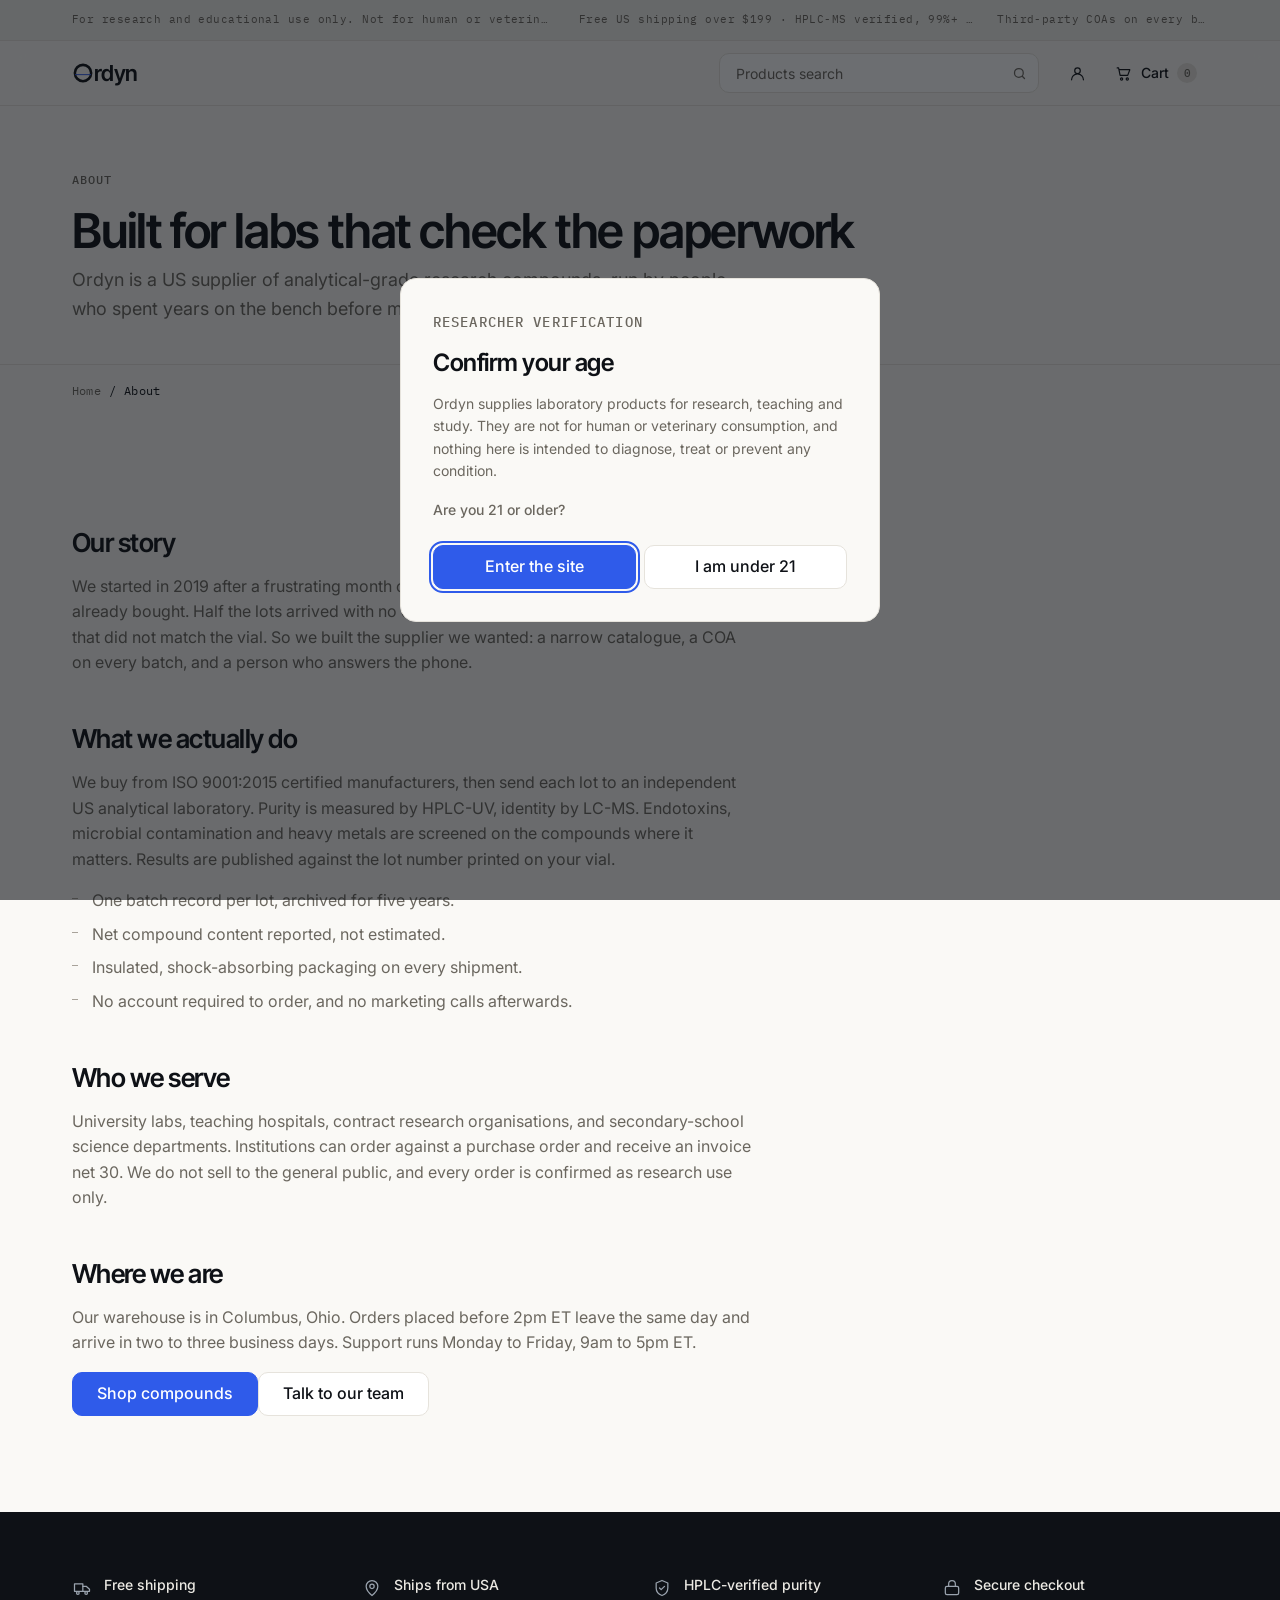
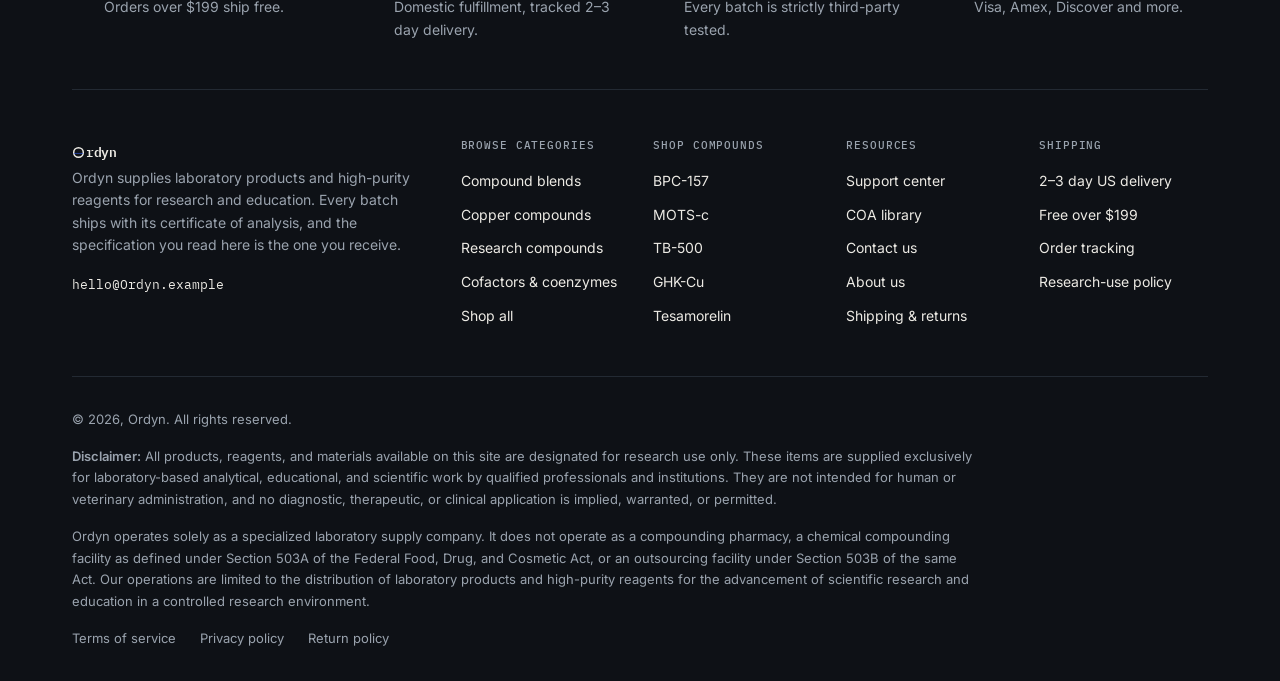
==== about.html @ 62931aa9 "rebrand to Ordyn: new design system, logo, footer disclaimer and catalogue numbering" ====
<!doctype html>
<html lang="en">
<head>
  <meta charset="utf-8">
  <meta name="viewport" content="width=device-width, initial-scale=1">
  <title>About Ordyn — Documented Research Compounds</title>
  <meta name="description" content="Who Ordyn is, how we test every batch, and the standards we hold our suppliers to.">
  <meta name="theme-color" content="#FAF9F6">
  <link rel="icon" href="favicon.svg" type="image/svg+xml">
  <link rel="preconnect" href="https://fonts.googleapis.com">
  <link rel="preconnect" href="https://fonts.gstatic.com" crossorigin>
  <link rel="stylesheet" href="styles.css">
</head>
<body>
  <a class="skip-link" href="#main">Skip to content</a>

  <div class="topbar">
    <div class="wrap topbar__inner">
      <p class="topbar__rating">For research and educational use only. Not for human or veterinary use.</p>
      <p class="topbar__ship">Free US shipping over $199 · HPLC-MS verified, 99%+ purity</p>
      <p class="topbar__note">Third-party COAs on every batch</p>
    </div>
  </div>

  <header class="header">
    <div class="wrap header__row">
      <a class="brand" href="index.html" aria-label="Ordyn - home">
        <span class="brand__mark" aria-hidden="true">
          <svg viewBox="0 0 100 100" width="22" height="22" fill="none" focusable="false" aria-hidden="true"><circle cx="50" cy="50" r="37" stroke="currentColor" stroke-width="11.5"/><line x1="13.75" y1="57.4" x2="86.25" y2="57.4" stroke="#2F5BEA" stroke-width="4.5"/></svg>
        </span>
        <span aria-hidden="true">rdyn</span>
      </a>
      <form class="search" role="search" action="shop.html" method="get">
        <label class="visually-hidden" for="site-search">Products search</label>
        <input id="site-search" type="search" name="q" placeholder="Products search" autocomplete="off">
        <button class="search__btn" type="submit" aria-label="Search products">
          <svg width="15" height="15" viewBox="0 0 24 24" fill="none" stroke="currentColor" stroke-width="2" stroke-linecap="round" aria-hidden="true"><circle cx="11" cy="11" r="7"/><path d="m20 20-3.6-3.6"/></svg>
        </button>
      </form>
      <div class="header__actions">
        <a class="icon-btn" href="contact.html" aria-label="Account and support">
          <svg width="19" height="19" viewBox="0 0 24 24" fill="none" stroke="currentColor" stroke-width="1.5" stroke-linecap="round" stroke-linejoin="round" aria-hidden="true"><circle cx="12" cy="8.5" r="3.5"/><path d="M4.5 20a7.5 7.5 0 0 1 15 0"/></svg>
        </a>
        <button class="cart" type="button" aria-label="Cart" data-open-cart>
          <svg width="19" height="19" viewBox="0 0 24 24" fill="none" stroke="currentColor" stroke-width="1.5" stroke-linecap="round" stroke-linejoin="round" aria-hidden="true"><path d="M4 5h1.8l1.9 9.4h9.6L20 7.2H7"/><circle cx="9.6" cy="19" r="1.4"/><circle cx="16.8" cy="19" r="1.4"/></svg>
          <span class="cart__label">Cart</span>
          <span class="cart__count is-empty" data-cart-count aria-live="polite" aria-label="Items in cart">0</span>
        </button>
      </div>
    </div>
        <nav class="nav" aria-label="Main">
      <div class="wrap nav__inner">
        <a href="shop.html">Shop compounds</a>
        <a href="shop.html#categories">Categories</a>
        <a href="faq.html#quality">COA library</a>
        <a href="about.html" aria-current="page">About</a>
        <a href="contact.html">Contact</a>
      </div>
    </nav>
  </header>

  <main id="main">
    <section class="page-head">
      <div class="wrap">
        <p class="kicker">About</p>
        <h1>Built for labs that check the paperwork</h1>
        <p class="lede">Ordyn is a US supplier of analytical-grade research compounds, run by people who spent years on the bench before moving to procurement.</p>
      </div>
    </section>

    <div class="wrap">
      <nav class="crumbs" aria-label="Breadcrumb">
        <a href="index.html">Home</a>
        <span aria-hidden="true">/</span>
        <span>About</span>
      </nav>
    </div>

    <section class="wrap prose">
      <h2>Our story</h2>
      <p>We started in 2019 after a frustrating month of chasing certificates for a compound we had already bought. Half the lots arrived with no documentation. The other half had documents that did not match the vial. So we built the supplier we wanted: a narrow catalogue, a COA on every batch, and a person who answers the phone.</p>

      <h2>What we actually do</h2>
      <p>We buy from ISO 9001:2015 certified manufacturers, then send each lot to an independent US analytical laboratory. Purity is measured by HPLC-UV, identity by LC-MS. Endotoxins, microbial contamination and heavy metals are screened on the compounds where it matters. Results are published against the lot number printed on your vial.</p>
      <ul>
        <li>One batch record per lot, archived for five years.</li>
        <li>Net compound content reported, not estimated.</li>
        <li>Insulated, shock-absorbing packaging on every shipment.</li>
        <li>No account required to order, and no marketing calls afterwards.</li>
      </ul>

      <h2>Who we serve</h2>
      <p>University labs, teaching hospitals, contract research organisations, and secondary-school science departments. Institutions can order against a purchase order and receive an invoice net 30. We do not sell to the general public, and every order is confirmed as research use only.</p>

      <h2>Where we are</h2>
      <p>Our warehouse is in Columbus, Ohio. Orders placed before 2pm ET leave the same day and arrive in two to three business days. Support runs Monday to Friday, 9am to 5pm ET.</p>

      <p style="margin-top: var(--space-6); display: flex; flex-wrap: wrap; gap: var(--space-3);">
        <a class="btn btn--solid" href="shop.html">Shop compounds</a>
        <a class="btn btn--outline" href="contact.html">Talk to our team</a>
      </p>
    </section>
  </main>

  <footer class="footer">
    <div class="wrap">
      <h2 class="visually-hidden">Why shop with Ordyn</h2>
      <ul class="footer__features">
        <li class="footer__feature">
          <svg width="20" height="20" viewBox="0 0 24 24" fill="none" stroke="currentColor" stroke-width="1.5" stroke-linecap="round" stroke-linejoin="round" aria-hidden="true"><path d="M3 7h10v9H3z"/><path d="M13 10h4l4 3.5V16h-8"/><circle cx="7" cy="18" r="1.6"/><circle cx="17" cy="18" r="1.6"/></svg>
          <div><h3>Free shipping</h3><p>Orders over $199 ship free.</p></div>
        </li>
        <li class="footer__feature">
          <svg width="20" height="20" viewBox="0 0 24 24" fill="none" stroke="currentColor" stroke-width="1.5" stroke-linecap="round" stroke-linejoin="round" aria-hidden="true"><path d="M12 21s7-5.5 7-11a7 7 0 1 0-14 0c0 5.5 7 11 7 11z"/><circle cx="12" cy="10" r="2.6"/></svg>
          <div><h3>Ships from USA</h3><p>Domestic fulfillment, tracked 2–3 day delivery.</p></div>
        </li>
        <li class="footer__feature">
          <svg width="20" height="20" viewBox="0 0 24 24" fill="none" stroke="currentColor" stroke-width="1.5" stroke-linecap="round" stroke-linejoin="round" aria-hidden="true"><path d="M12 3 5 6v6c0 4.4 3 7.6 7 9 4-1.4 7-4.6 7-9V6z"/><path d="m9 12 2 2 4-4"/></svg>
          <div><h3>HPLC-verified purity</h3><p>Every batch is strictly third-party tested.</p></div>
        </li>
        <li class="footer__feature">
          <svg width="20" height="20" viewBox="0 0 24 24" fill="none" stroke="currentColor" stroke-width="1.5" stroke-linecap="round" stroke-linejoin="round" aria-hidden="true"><rect x="4" y="10" width="16" height="10" rx="2"/><path d="M8 10V7a4 4 0 0 1 8 0v3"/></svg>
          <div><h3>Secure checkout</h3><p>Visa, Amex, Discover and more.</p></div>
        </li>
      </ul>
      <div class="footer__main">
        <div class="footer__brand">
                <a class="brand" href="index.html" aria-label="Ordyn - home">
        <span class="brand__mark" aria-hidden="true">
          <svg viewBox="0 0 100 100" width="22" height="22" fill="none" focusable="false" aria-hidden="true"><circle cx="50" cy="50" r="37" stroke="currentColor" stroke-width="11.5"/><line x1="13.75" y1="57.4" x2="86.25" y2="57.4" stroke="#2F5BEA" stroke-width="4.5"/></svg>
        </span>
        <span aria-hidden="true">rdyn</span>
      </a>
          <p>Ordyn supplies laboratory products and high-purity reagents for research and education. Every batch ships with its certificate of analysis, and the specification you read here is the one you receive.</p>
          <p><a href="mailto:hello@Ordyn.example">hello@Ordyn.example</a></p>
        </div>
        <div class="footer__cols">
          <div class="footer__col">
            <h3>Browse categories</h3>
            <ul>
              <li><a href="category.html?category=Blends">Compound blends</a></li>
              <li><a href="category.html?category=Copper%20compounds">Copper compounds</a></li>
              <li><a href="category.html?category=Research%20compounds">Research compounds</a></li>
              <li><a href="category.html?category=Cofactors%20%26%20coenzymes">Cofactors &amp; coenzymes</a></li>
              <li><a href="shop.html">Shop all</a></li>
            </ul>
          </div>
          <div class="footer__col">
            <h3>Shop compounds</h3>
            <ul>
              <li><a href="product.html?id=1">BPC-157</a></li>
              <li><a href="product.html?id=3">MOTS-c</a></li>
              <li><a href="product.html?id=2">TB-500</a></li>
              <li><a href="product.html?id=4">GHK-Cu</a></li>
              <li><a href="product.html?id=5">Tesamorelin</a></li>
            </ul>
          </div>
          <div class="footer__col">
            <h3>Resources</h3>
            <ul>
              <li><a href="faq.html">Support center</a></li>
              <li><a href="faq.html#quality">COA library</a></li>
              <li><a href="contact.html">Contact us</a></li>
              <li><a href="about.html">About us</a></li>
              <li><a href="faq.html#shipping">Shipping &amp; returns</a></li>
            </ul>
          </div>
          <div class="footer__col">
            <h3>Shipping</h3>
            <ul>
              <li><a href="faq.html#shipping">2–3 day US delivery</a></li>
              <li><a href="faq.html#shipping">Free over $199</a></li>
              <li><a href="faq.html#shipping">Order tracking</a></li>
              <li><a href="faq.html#research-use">Research-use policy</a></li>
            </ul>
          </div>
        </div>
      </div>
      <div class="footer__bottom">
        <p>© 2026, Ordyn. All rights reserved.</p>
                <p class="footer__legal"><strong>Disclaimer:</strong> All products, reagents, and materials available on this site are designated for research use only. These items are supplied exclusively for laboratory-based analytical, educational, and scientific work by qualified professionals and institutions. They are not intended for human or veterinary administration, and no diagnostic, therapeutic, or clinical application is implied, warranted, or permitted.</p>
        <p class="footer__legal">Ordyn operates solely as a specialized laboratory supply company. It does not operate as a compounding pharmacy, a chemical compounding facility as defined under Section 503A of the Federal Food, Drug, and Cosmetic Act, or an outsourcing facility under Section 503B of the same Act. Our operations are limited to the distribution of laboratory products and high-purity reagents for the advancement of scientific research and education in a controlled research environment.</p>
        <nav aria-label="Legal">
          <a href="faq.html#research-use">Terms of service</a>
          <a href="faq.html#research-use">Privacy policy</a>
          <a href="faq.html#shipping">Return policy</a>
        </nav>
      </div>
    </div>
  </footer>

  <div class="toast" role="status" aria-live="polite" data-toast></div>
<script src="products.js"></script>
<script src="script.js"></script>
</body>
</html>
---- styles.css ----
@import url('https://fonts.googleapis.com/css2?family=Inter:wght@400;500&family=Inter+Tight:wght@400;500;600&family=IBM+Plex+Mono:wght@400;500&display=swap');

/* ==========================================================================
   Ordyn — stylesheet
   Built to brand/brand-guide.md. No colour, font, radius or shadow
   exists in this file that is not defined in the guide.
   ========================================================================== */

:root {
  /* Neutrals */
  --bone: #FAF9F6;
  --paper: #FFFFFF;
  --stone-100: #F2F0EB;
  --stone-200: #E6E3DC;
  --stone-400: #A8A39A;
  --stone-600: #6B675F;
  --ink-900: #0E1116;
  --ink-800: #161B22;
  --ink-700: #2A313B;

  /* Accent */
  --blue-50: #EEF2FE;
  --blue-500: #4A72F0;
  --blue-600: #2F5BEA;
  --blue-700: #2447C2;
  --signal: #3DD6E8;

  /* Status */
  --success: #1F9D6B;
  --warning: #C98A1B;
  --danger: #D14343;

  /* Semantic (light) */
  --bg: var(--bone);
  --surface: var(--paper);
  --surface-alt: var(--stone-100);
  --border: var(--stone-200);
  --text: var(--ink-900);
  --text-muted: var(--stone-600);
  --primary: var(--blue-600);
  --primary-hover: var(--blue-500);
  --on-primary: #FFFFFF;

  /* Type */
  --font-display: 'Inter Tight', system-ui, -apple-system, sans-serif;
  --font-body: 'Inter', system-ui, -apple-system, sans-serif;
  --font-mono: 'IBM Plex Mono', ui-monospace, Menlo, monospace;

  /* Radius */
  --radius-sm: 6px;
  --radius-md: 10px;
  --radius-lg: 16px;
  --radius-full: 999px;

  /* Shadow */
  --shadow-sm: 0 1px 2px rgba(14, 17, 22, 0.06);
  --shadow-md: 0 8px 24px rgba(14, 17, 22, 0.08);

  /* Motion */
  --ease: cubic-bezier(0.2, 0, 0, 1);
  --dur-fast: 150ms;
  --dur-med: 250ms;
  --dur-slow: 400ms;

  /* Layout */
  --wrap: 1200px;
  --prose: 680px;
  --gutter: 24px;
  --section-pad: 96px;
  --nav-h: 64px;
}

.dark-section,
[data-theme="dark"] {
  --bg: #0B0E13;
  --surface: #12161D;
  --surface-alt: #161B22;
  --border: #232A33;
  --text: #ECEAE4;
  --text-muted: #9AA3AE;
  --primary: #6E8FF5;
  --primary-hover: #8AA4F7;
  --on-primary: #0B0E13;
}

/* --------------------------------------------------------------------------
   Base
   -------------------------------------------------------------------------- */

*,
*::before,
*::after { box-sizing: border-box; }

html { -webkit-text-size-adjust: 100%; }

body {
  margin: 0;
  overflow-x: hidden;
  background: var(--bone);
  color: var(--ink-900);
  font-family: var(--font-body);
  font-size: 16px;
  line-height: 1.6;
  -webkit-font-smoothing: antialiased;
  text-rendering: optimizeLegibility;
}

img, svg, video { display: block; max-width: 100%; }
img { height: auto; }

/* Grid and flex children must be allowed to shrink below their content. */
.hero__inner > *,
.proof__grid > *,
.docs__grid > *,
.product > *,
.two-col > *,
.method__grid > *,
.promise__grid > *,
.newsletter__inner > *,
.footer__main > *,
.footer__cols > *,
.band__grid > *,
.rail > * { min-width: 0; }

h1, h2, h3, h4 {
  font-family: var(--font-display);
  font-weight: 600;
  letter-spacing: -0.02em;
  line-height: 1.15;
  margin: 0 0 16px;
  text-wrap: balance;
}

h1 { font-size: clamp(32px, 5vw, 48px); letter-spacing: -0.025em; line-height: 1.1; }
h2 { font-size: clamp(26px, 3.4vw, 36px); }
h3 { font-size: 20px; line-height: 1.3; font-weight: 600; }
h4 { font-size: 18px; }

p { margin: 0 0 16px; }
p:last-child { margin-bottom: 0; }

a { color: var(--primary); text-decoration: none; }
a:hover { color: var(--primary-hover); }

button { font: inherit; color: inherit; }

strong { font-weight: 600; }

hr { border: 0; border-top: 1px solid var(--border); margin: 32px 0; }

:focus-visible {
  outline: 2px solid var(--primary);
  outline-offset: 2px;
  border-radius: 2px;
}

::selection { background: var(--blue-50); color: var(--ink-900); }

.mono,
.eyebrow {
  font-family: var(--font-mono);
  font-size: 12px;
  font-weight: 500;
  letter-spacing: 0.08em;
  text-transform: uppercase;
}

.kicker {
  font-family: var(--font-mono);
  font-size: 12px;
  font-weight: 500;
  letter-spacing: 0.08em;
  text-transform: uppercase;
  color: var(--text-muted);
  margin: 0 0 16px;
}

.lede {
  font-size: 18px;
  line-height: 1.6;
  color: var(--text-muted);
  max-width: 60ch;
}

.visually-hidden {
  position: absolute !important;
  width: 1px; height: 1px;
  padding: 0; margin: -1px;
  overflow: hidden;
  clip: rect(0 0 0 0);
  white-space: nowrap;
  border: 0;
}

.skip-link {
  position: absolute;
  top: 8px; left: 8px;
  z-index: 200;
  padding: 12px 24px;
  background: var(--ink-900);
  color: var(--bone);
  border-radius: var(--radius-md);
  transform: translateY(-160%);
  transition: transform var(--dur-fast) var(--ease);
}
.skip-link:focus { transform: translateY(0); color: var(--bone); }

/* --------------------------------------------------------------------------
   Layout
   -------------------------------------------------------------------------- */

.wrap {
  width: 100%;
  max-width: var(--wrap);
  margin-inline: auto;
  padding-inline: var(--gutter);
}

main > section { padding-block: var(--section-pad); }

.dark-section {
  background: var(--bg);
  color: var(--text);
}
.dark-section h1,
.dark-section h2,
.dark-section h3 { color: var(--text); }

/* A closed <dialog> must stay hidden even when a component sets display. */
dialog:not([open]) { display: none !important; }

.two-col {
  display: grid;
  gap: 32px;
  align-items: start;
}

@media (min-width: 1024px) {
  .two-col { grid-template-columns: minmax(0, 1fr) 380px; gap: 48px; }
}

/* --------------------------------------------------------------------------
   Top bar + header
   -------------------------------------------------------------------------- */

.topbar {
  background: var(--stone-100);
  border-bottom: 1px solid var(--stone-200);
  font-family: var(--font-mono);
  font-size: 11px;
  letter-spacing: 0.04em;
  color: var(--stone-600);
}
.topbar__inner {
  display: flex;
  align-items: center;
  justify-content: space-between;
  gap: 24px;
  min-height: 40px;
  padding-block: 8px;
}
.topbar p {
  margin: 0;
  min-width: 0;
  flex: 0 1 auto;
  white-space: nowrap;
  overflow: hidden;
  text-overflow: ellipsis;
}
.topbar__ship { display: none; }
.topbar__note { display: none; }

@media (min-width: 768px) {
  .topbar__ship { display: block; }
}
@media (min-width: 1024px) {
  .topbar__note { display: block; }
}

.header {
  position: sticky;
  top: 0;
  z-index: 60;
  background: color-mix(in srgb, var(--bone) 82%, transparent);
  -webkit-backdrop-filter: saturate(140%) blur(12px);
  backdrop-filter: saturate(140%) blur(12px);
  border-bottom: 1px solid var(--stone-200);
}

.header__row {
  display: flex;
  align-items: center;
  gap: 16px;
  min-height: var(--nav-h);
}

.brand {
  display: inline-flex;
  align-items: baseline;
  gap: 3px;
  color: var(--ink-900);
  font-family: var(--font-display);
  font-size: 22px;
  font-weight: 600;
  letter-spacing: -0.04em;
  line-height: 1;
  padding-block: 8px;
  margin-right: auto;
}
.brand:hover { color: var(--ink-900); }
.brand__mark {
  display: inline-flex;
  align-self: center;
  color: var(--ink-900);
}
.brand__mark svg { width: 1em; height: 1em; }
.brand__mark { margin-right: -0.12em; }
.brand__sub { display: none; }

.search {
  display: none;
  position: relative;
  align-items: center;
  flex: 1;
  max-width: 320px;
}
.search input {
  width: 100%;
  height: 40px;
  padding: 0 40px 0 16px;
  border: 1px solid var(--stone-200);
  border-radius: var(--radius-md);
  background: var(--paper);
  font-family: var(--font-body);
  font-size: 14px;
  color: var(--ink-900);
}
.search input::placeholder { color: var(--stone-600); }
.search input:focus {
  outline: 2px solid var(--primary);
  outline-offset: 1px;
  border-color: var(--primary);
}
.search__btn {
  position: absolute;
  right: 4px;
  display: inline-flex;
  align-items: center;
  justify-content: center;
  width: 32px; height: 32px;
  border: 0;
  border-radius: var(--radius-sm);
  background: transparent;
  color: var(--stone-600);
  cursor: pointer;
  transition: color var(--dur-fast) var(--ease), background var(--dur-fast) var(--ease);
}
.search__btn:hover { color: var(--ink-900); background: var(--stone-100); }
.search__btn svg { width: 15px; height: 15px; }

@media (min-width: 768px) {
  .search { display: flex; }
}

.header__actions {
  display: flex;
  align-items: center;
  gap: 4px;
}

.icon-btn,
.cart {
  display: inline-flex;
  align-items: center;
  gap: 8px;
  min-width: 44px;
  height: 44px;
  padding-inline: 10px;
  border: 1px solid transparent;
  border-radius: var(--radius-md);
  background: transparent;
  color: var(--ink-900);
  cursor: pointer;
  transition: background var(--dur-fast) var(--ease), border-color var(--dur-fast) var(--ease);
}
.icon-btn { justify-content: center; padding-inline: 0; width: 44px; }
.icon-btn:hover,
.cart:hover { background: var(--stone-100); border-color: var(--stone-200); }
.icon-btn svg, .cart svg { flex: none; }

.cart__label { display: none; font-size: 14px; font-weight: 500; }
.cart__count {
  display: inline-flex;
  align-items: center;
  justify-content: center;
  min-width: 20px;
  height: 20px;
  padding-inline: 4px;
  border-radius: var(--radius-full);
  background: var(--blue-600);
  color: #FFFFFF;
  font-family: var(--font-mono);
  font-size: 11px;
  font-weight: 500;
  line-height: 1;
}
.cart__count.is-empty { background: var(--stone-200); color: var(--stone-600); }

@media (min-width: 640px) {
  .cart__label { display: inline; }
}

/* Sub navigation — max five links, 44px strip */
.nav {
  border-top: 1px solid var(--stone-200);
}
.nav__inner {
  display: flex;
  align-items: center;
  gap: 8px;
  min-height: 44px;
  overflow-x: auto;
  scrollbar-width: none;
}
.nav__inner::-webkit-scrollbar { display: none; }
.nav a {
  flex: none;
  padding: 8px 4px;
  font-size: 14px;
  font-weight: 500;
  color: var(--stone-600);
  border-bottom: 1px solid transparent;
  transition: color var(--dur-fast) var(--ease), border-color var(--dur-fast) var(--ease);
}
.nav a:hover { color: var(--ink-900); }
.nav a[aria-current="page"] { color: var(--ink-900); border-color: var(--ink-900); }
.nav a + a { margin-left: 16px; }

@media (min-width: 768px) {
  .nav { display: none; }
  .nav__inner { justify-content: flex-start; }
}

/* The nav is a second row on small screens and hidden once the header
   search appears; the five primary links live in the drawer-free header. */
@media (max-width: 767px) {
  .header { position: sticky; }
}

/* --------------------------------------------------------------------------
   Buttons
   -------------------------------------------------------------------------- */

.btn {
  display: inline-flex;
  align-items: center;
  justify-content: center;
  gap: 8px;
  min-height: 44px;
  padding: 0 24px;
  border: 1px solid transparent;
  border-radius: var(--radius-md);
  font-family: var(--font-body);
  font-size: 16px;
  font-weight: 500;
  line-height: 1.2;
  text-align: center;
  cursor: pointer;
  transition:
    background-color var(--dur-fast) var(--ease),
    border-color var(--dur-fast) var(--ease),
    color var(--dur-fast) var(--ease);
}
.btn:disabled { opacity: 0.5; cursor: not-allowed; }

.btn--solid {
  background: var(--primary);
  color: var(--on-primary);
  border-color: var(--primary);
}
.btn--solid:hover { background: var(--primary-hover); border-color: var(--primary-hover); color: var(--on-primary); }
.btn--solid:active { background: var(--blue-700); border-color: var(--blue-700); color: #FFFFFF; }

.btn--outline {
  background: var(--surface);
  color: var(--text);
  border-color: var(--border);
}
.btn--outline:hover { background: var(--surface-alt); border-color: var(--stone-400); color: var(--text); }

.btn--light {
  background: var(--paper);
  color: var(--ink-900);
  border-color: var(--paper);
}
.btn--light:hover { background: var(--stone-100); border-color: var(--stone-100); color: var(--ink-900); }

.btn--onDark {
  background: transparent;
  color: var(--text);
  border-color: var(--border);
}
.btn--onDark:hover { background: var(--surface-alt); color: var(--text); }

.btn--block { width: 100%; }

.link-arrow {
  display: inline-flex;
  align-items: center;
  gap: 8px;
  min-height: 44px;
  font-size: 15px;
  font-weight: 500;
  color: var(--text);
}
.link-arrow svg { transition: transform var(--dur-fast) var(--ease); }
.link-arrow:hover svg { transform: translateX(3px); }

/* --------------------------------------------------------------------------
   Hero
   -------------------------------------------------------------------------- */

.hero {
  padding-block: 64px;
  position: relative;
  overflow: hidden;
  border-bottom: 1px solid var(--border);
}

.hero__inner {
  display: grid;
  gap: 48px;
  align-items: center;
}

.hero__badge {
  display: inline-flex;
  align-items: center;
  gap: 8px;
  margin: 0 0 24px;
  padding: 6px 12px;
  border: 1px solid var(--border);
  border-radius: var(--radius-full);
  font-family: var(--font-mono);
  font-size: 12px;
  letter-spacing: 0.06em;
  text-transform: uppercase;
  color: var(--text-muted);
}
.hero__badge span {
  width: 6px; height: 6px;
  border-radius: 50%;
  background: var(--signal);
}

.hero h1 {
  font-size: clamp(34px, 6vw, 64px);
  line-height: 1.05;
  letter-spacing: -0.03em;
  margin-bottom: 24px;
  max-width: 15ch;
}
.hero h1 em {
  font-style: normal;
  color: var(--text);
}

.hero__lede {
  font-size: 18px;
  color: var(--text-muted);
  max-width: 46ch;
  margin-bottom: 32px;
}

.hero__actions {
  display: flex;
  flex-wrap: wrap;
  gap: 12px;
}

.hero__media {
  position: relative;
  display: block;
  border: 1px solid var(--border);
  border-radius: var(--radius-lg);
  overflow: hidden;
  background: var(--surface);
}
.hero__media img {
  width: 100%;
  aspect-ratio: 4 / 3;
  object-fit: cover;
}
.hero__media:hover img { transform: none; }

@media (min-width: 1024px) {
  .hero { padding-block: 96px; }
  .hero__inner { grid-template-columns: minmax(0, 1.05fr) minmax(0, 1fr); gap: 64px; }
}

/* --------------------------------------------------------------------------
   Trust strip
   -------------------------------------------------------------------------- */

.trust {
  background: var(--surface-alt);
  border-block: 1px solid var(--border);
}
.trust__inner {
  display: grid;
  gap: 8px;
  padding-block: 16px;
  margin: 0;
  list-style: none;
  font-family: var(--font-mono);
  font-size: 12px;
  letter-spacing: 0.06em;
  text-transform: uppercase;
  color: var(--text-muted);
}
.trust__item { display: flex; align-items: center; gap: 8px; }
.trust__item::before {
  content: "";
  width: 4px; height: 4px;
  border-radius: 50%;
  background: var(--stone-400);
  flex: none;
}
@media (min-width: 768px) {
  .trust__inner { grid-auto-flow: column; justify-content: space-between; gap: 24px; }
}

/* --------------------------------------------------------------------------
   Proof — dark card + tested list
   -------------------------------------------------------------------------- */

.proof { padding-block: var(--section-pad); }
.proof__grid { display: grid; gap: 48px; }

.dark-card {
  background: var(--ink-900);
  color: #ECEAE4;
  border-radius: var(--radius-lg);
  border: 1px solid #232A33;
  padding: 32px;
  display: grid;
  gap: 32px;
  align-items: center;
}
.dark-card .kicker { color: #9AA3AE; }
.dark-card h2 { color: #ECEAE4; font-size: clamp(24px, 3vw, 32px); }
.dark-card__copy { max-width: 100%; }
.dark-card__media {
  display: block;
  border-radius: var(--radius-md);
  overflow: hidden;
  border: 1px solid #232A33;
}
.dark-card__media img { width: 100%; aspect-ratio: 1; object-fit: cover; }

@media (min-width: 768px) {
  .dark-card { grid-template-columns: 1.1fr 0.9fr; padding: 48px; }
}

.tested h2 { font-size: 20px; margin-bottom: 24px; }
.tested__list {
  list-style: none;
  margin: 0 0 24px;
  padding: 0;
  border-top: 1px solid var(--border);
}
.tested__list li {
  display: flex;
  align-items: center;
  justify-content: space-between;
  padding-block: 12px;
  border-bottom: 1px solid var(--border);
  font-size: 15px;
}
.tested__list li::before {
  content: "✓";
  font-family: var(--font-mono);
  color: var(--success);
  margin-right: 12px;
  font-size: 12px;
}
.tested__note { font-size: 14px; color: var(--text-muted); }

@media (min-width: 1024px) {
  .proof__grid { grid-template-columns: 1.35fr 1fr; gap: 64px; }
}

/* --------------------------------------------------------------------------
   Stats
   -------------------------------------------------------------------------- */

.stats {
  display: grid;
  gap: 24px;
  margin: 0;
  padding: 32px 0;
  border-top: 1px solid var(--border);
  border-bottom: 1px solid var(--border);
}
.stats > div { display: flex; flex-direction: column; gap: 4px; }
.stats dt {
  font-size: 13px;
  color: var(--text-muted);
  order: 2;
}
.stats dd {
  margin: 0;
  order: 1;
  font-family: var(--font-display);
  font-size: 32px;
  font-weight: 600;
  letter-spacing: -0.02em;
}
.stats .stats__text { font-size: 16px; letter-spacing: -0.01em; font-family: var(--font-body); }
@media (min-width: 768px) {
  .stats { grid-template-columns: repeat(3, 1fr); gap: 32px; }
}

/* --------------------------------------------------------------------------
   How it works
   -------------------------------------------------------------------------- */

.how { background: var(--surface-alt); border-block: 1px solid var(--border); }
.how__head { max-width: var(--prose); margin-bottom: 48px; }
.how__grid {
  display: grid;
  gap: 24px;
  margin: 0;
  padding: 0;
  list-style: none;
  counter-reset: none;
}
.how__card {
  background: var(--surface);
  border: 1px solid var(--border);
  border-radius: var(--radius-lg);
  padding: 32px;
  transition: box-shadow var(--dur-fast) var(--ease), border-color var(--dur-fast) var(--ease);
}
.how__card:hover { box-shadow: var(--shadow-md); border-color: var(--stone-400); }
.how__num {
  display: block;
  font-family: var(--font-mono);
  font-size: 12px;
  color: var(--text-muted);
  margin-bottom: 24px;
  letter-spacing: 0.08em;
}
.how__card h3 { margin-bottom: 8px; }
.how__card p { font-size: 15px; color: var(--text-muted); }
@media (min-width: 768px) { .how__grid { grid-template-columns: repeat(3, 1fr); } }

/* --------------------------------------------------------------------------
   Dark CTA band
   -------------------------------------------------------------------------- */

.band {
  padding-block: var(--section-pad);
  border-block: 1px solid var(--border);
}
.band__inner { max-width: none; }
.band h2 { font-size: clamp(26px, 3.6vw, 40px); max-width: 20ch; }
.band__lede { color: var(--text-muted); max-width: 60ch; }
.band__grid {
  display: grid;
  gap: 32px;
  margin: 48px 0 0;
  padding: 32px 0 0;
  list-style: none;
  border-top: 1px solid var(--border);
}
.band__grid h3 { font-size: 18px; margin-bottom: 8px; }
.band__grid p { font-size: 15px; color: var(--text-muted); margin: 0; }
@media (min-width: 768px) { .band__grid { grid-template-columns: repeat(3, 1fr); gap: 48px; } }

/* --------------------------------------------------------------------------
   Product card + grid
   -------------------------------------------------------------------------- */

.products { padding-block: var(--section-pad); }
.products__head {
  display: flex;
  align-items: flex-end;
  justify-content: space-between;
  gap: 24px;
  margin-bottom: 32px;
}
.products__head h2 { margin: 0; }
.products__foot { margin-top: 32px; }

.rail-controls { display: none; gap: 8px; }
.rail-btn {
  display: inline-flex;
  align-items: center;
  justify-content: center;
  width: 44px; height: 44px;
  border: 1px solid var(--border);
  border-radius: var(--radius-md);
  background: var(--surface);
  color: var(--text);
  cursor: pointer;
  transition: background var(--dur-fast) var(--ease);
}
.rail-btn:hover:not(:disabled) { background: var(--surface-alt); }
.rail-btn:disabled { opacity: 0.4; cursor: not-allowed; }
@media (min-width: 1024px) { .rail-controls { display: flex; } }

.rail {
  display: grid;
  grid-auto-flow: column;
  grid-auto-columns: minmax(264px, 78%);
  gap: 16px;
  margin: 0;
  padding: 0 0 8px;
  list-style: none;
  overflow-x: auto;
  scroll-snap-type: x mandatory;
  scrollbar-width: none;
}
.rail::-webkit-scrollbar { display: none; }
.rail > li { scroll-snap-align: start; }

@media (min-width: 768px) { .rail { grid-auto-columns: minmax(0, 1fr); grid-auto-flow: row; grid-template-columns: repeat(3, 1fr); overflow: visible; } }
@media (min-width: 1024px) { .rail { grid-template-columns: repeat(3, 1fr); } }

.rail-dots { display: flex; gap: 8px; padding-top: 16px; }
.rail-dots button {
  width: 8px; height: 8px;
  padding: 0;
  border: 0;
  border-radius: 50%;
  background: var(--stone-200);
  cursor: pointer;
}
.rail-dots button.is-active { background: var(--ink-900); }
@media (min-width: 768px) { .rail-dots { display: none; } }

.product-grid {
  display: grid;
  gap: 24px;
  margin: 0;
  padding: 0;
  list-style: none;
}
@media (min-width: 640px) { .product-grid { grid-template-columns: repeat(2, 1fr); } }
@media (min-width: 1024px) { .product-grid { grid-template-columns: repeat(3, 1fr); } }

.product-card {
  display: flex;
  flex-direction: column;
  background: var(--surface);
  border: 1px solid var(--border);
  border-radius: var(--radius-lg);
  overflow: hidden;
  transition: box-shadow var(--dur-fast) var(--ease), border-color var(--dur-fast) var(--ease);
}
.product-card:hover { box-shadow: var(--shadow-md); border-color: var(--stone-400); }

.product-card__media {
  position: relative;
  background: var(--stone-100);
  padding: 24px;
  border-bottom: 1px solid var(--border);
}
.product-card__media img {
  width: 100%;
  aspect-ratio: 1;
  object-fit: cover;
  border-radius: var(--radius-sm);
  transition: opacity var(--dur-fast) var(--ease);
}
.product-card:hover .product-card__media img { opacity: 0.94; }

.product-card__tag {
  position: absolute;
  top: 12px; left: 12px;
  padding: 4px 8px;
  border-radius: var(--radius-sm);
  background: var(--paper);
  border: 1px solid var(--border);
  font-family: var(--font-mono);
  font-size: 10px;
  font-weight: 500;
  letter-spacing: 0.08em;
  text-transform: uppercase;
  color: var(--stone-600);
}

.product-card__body {
  display: flex;
  flex-direction: column;
  gap: 8px;
  padding: 24px;
  flex: 1;
}

.product-card__cat {
  margin: 0;
  font-family: var(--font-mono);
  font-size: 12px;
  letter-spacing: 0.08em;
  text-transform: uppercase;
  color: var(--text-muted);
}

.product-card__name {
  margin: 0;
  font-family: var(--font-display);
  font-size: 20px;
  font-weight: 600;
  letter-spacing: -0.02em;
}
.product-card__name a { color: var(--text); }
.product-card__name a:hover { color: var(--primary); }
/* whole card is clickable */
.product-card__name a::after {
  content: "";
  position: absolute;
  inset: 0;
}
.product-card { position: relative; }
.product-card .btn { position: relative; z-index: 1; }

.product-card__price {
  margin: 0;
  display: flex;
  align-items: baseline;
  gap: 8px;
  font-family: var(--font-mono);
  font-size: 14px;
  color: var(--text);
}
.product-card__price strong { font-weight: 500; }

.product-card__ruo {
  margin: 0;
  font-family: var(--font-mono);
  font-size: 10px;
  letter-spacing: 0.08em;
  text-transform: uppercase;
  color: var(--text-muted);
}

.product-card .btn { margin-top: auto; width: 100%; }

/* list view */
.product-grid.is-list { grid-template-columns: 1fr; }
.product-grid.is-list .product-card { flex-direction: row; }
.product-grid.is-list .product-card__media { width: 160px; flex: none; border-bottom: 0; border-right: 1px solid var(--border); }
.product-grid.is-list .product-card__media img { aspect-ratio: 1; }

/* --------------------------------------------------------------------------
   Method + chromatogram
   -------------------------------------------------------------------------- */

.method { background: var(--surface-alt); border-block: 1px solid var(--border); }
.method__grid { display: grid; gap: 48px; align-items: center; }
.method__copy h2 { font-size: clamp(26px, 3.4vw, 36px); max-width: 18ch; }
.method__copy p { color: var(--text-muted); max-width: 52ch; }

.chromatogram {
  margin: 0;
  background: var(--ink-900);
  border: 1px solid #232A33;
  border-radius: var(--radius-lg);
  padding: 16px;
  color: #ECEAE4;
}
.chromatogram figcaption {
  display: flex;
  justify-content: space-between;
  gap: 16px;
  font-family: var(--font-mono);
  font-size: 11px;
  letter-spacing: 0.06em;
  text-transform: uppercase;
  color: #9AA3AE;
  padding: 0 4px 12px;
}
.chromatogram svg { width: 100%; height: auto; }

.method__list {
  display: grid;
  gap: 0;
  margin: 48px 0 0;
  padding: 0;
  list-style: none;
  border-top: 1px solid var(--border);
}
.method__list li {
  padding: 24px 0;
  border-bottom: 1px solid var(--border);
  display: grid;
  gap: 4px;
}
.method__list h3 { margin: 0; font-size: 17px; }
.method__list p { margin: 0; font-size: 15px; color: var(--text-muted); }
.method__num {
  font-family: var(--font-mono);
  font-size: 12px;
  color: var(--text-muted);
  letter-spacing: 0.08em;
}
@media (min-width: 768px) {
  .method__list { grid-template-columns: repeat(4, 1fr); }
  .method__list li { border-bottom: 0; border-right: 1px solid var(--border); padding-right: 24px; }
  .method__list li:last-child { border-right: 0; }
}
@media (min-width: 1024px) {
  .method__grid { grid-template-columns: 1fr 1fr; gap: 64px; }
}

/* --------------------------------------------------------------------------
   COA / batch lookup
   -------------------------------------------------------------------------- */

.coa { border-bottom: 1px solid var(--border); }
.coa__title {
  font-size: clamp(30px, 4.4vw, 48px);
  max-width: 16ch;
  margin-bottom: 16px;
}
.coa__title em { font-style: normal; color: var(--text-muted); }
.coa__lede { color: var(--text-muted); max-width: 60ch; margin-bottom: 48px; }

.coa__lookup {
  display: grid;
  gap: 32px;
  padding: 32px;
  border: 1px solid var(--border);
  border-radius: var(--radius-lg);
  background: var(--surface);
}
.coa__lookup h3 { margin-bottom: 8px; }
.coa__hint { font-size: 14px; color: var(--text-muted); margin-bottom: 12px; }

.coa__chips { display: flex; flex-wrap: wrap; gap: 8px; }
.coa__chips button {
  padding: 8px 12px;
  border: 1px solid var(--border);
  border-radius: var(--radius-sm);
  background: var(--surface);
  color: var(--text);
  font-family: var(--font-mono);
  font-size: 12px;
  letter-spacing: 0.04em;
  cursor: pointer;
  transition: background var(--dur-fast) var(--ease), border-color var(--dur-fast) var(--ease);
}
.coa__chips button:hover { background: var(--surface-alt); border-color: var(--stone-400); }

.coa__form { display: flex; gap: 8px; align-self: end; }
.coa__form input {
  flex: 1;
  min-width: 0;
  height: 44px;
  padding: 0 16px;
  border: 1px solid var(--border);
  border-radius: var(--radius-md);
  background: var(--bg);
  font-family: var(--font-mono);
  font-size: 14px;
  color: var(--text);
}
.coa__form input::placeholder { color: var(--text-muted); }
.coa__form input:focus { outline: 2px solid var(--primary); outline-offset: 1px; border-color: var(--primary); }
.coa__form .btn { flex: none; }

@media (min-width: 900px) {
  .coa__lookup { grid-template-columns: 1fr 1.1fr; align-items: end; }
}

.coa__result { margin-top: 32px; }
.coa__found {
  border: 1px solid var(--border);
  border-radius: var(--radius-lg);
  background: var(--surface);
  padding: 32px;
}
.coa__found h3 { margin-bottom: 8px; }
.coa__found-meta {
  display: flex;
  flex-wrap: wrap;
  gap: 8px 24px;
  font-family: var(--font-mono);
  font-size: 12px;
  color: var(--text-muted);
  margin-bottom: 24px;
}
.coa__found-purity {
  font-family: var(--font-mono);
  font-size: 32px;
  letter-spacing: -0.02em;
  margin-bottom: 24px;
}
.coa__found-purity span {
  display: block;
  font-size: 12px;
  letter-spacing: 0.08em;
  text-transform: uppercase;
  color: var(--text-muted);
}
.coa__found-actions { display: flex; flex-wrap: wrap; gap: 8px; }
.coa__miss { color: var(--text-muted); font-size: 15px; }

.recent { padding-block: var(--section-pad); background: var(--surface-alt); border-block: 1px solid var(--border); }
.recent__head {
  display: flex;
  align-items: flex-end;
  justify-content: space-between;
  gap: 24px;
  margin-bottom: 32px;
}
.recent__head h2 { margin: 0; }
.recent__date {
  font-family: var(--font-mono);
  font-size: 12px;
  color: var(--text-muted);
  margin: 0;
}

.coa-cards {
  display: grid;
  gap: 16px;
  margin: 0;
  padding: 0;
  list-style: none;
}
@media (min-width: 768px) { .coa-cards { grid-template-columns: repeat(2, 1fr); } }
@media (min-width: 1024px) { .coa-cards { grid-template-columns: repeat(4, 1fr); } }

.coa-card {
  background: var(--surface);
  border: 1px solid var(--border);
  border-radius: var(--radius-md);
  padding: 0;
  display: flex;
  flex-direction: column;
  gap: 0;
  overflow: hidden;
}
.coa-card > h3 { display: none; }
.coa-card .coa-paper {
  margin: 0;
  border: 0;
  border-bottom: 1px solid var(--border);
  border-radius: 0;
  background: var(--stone-100);
  padding: 16px;
}
.coa-card .coa-paper__head {
  display: flex;
  flex-direction: column;
  gap: 4px;
  padding: 0 0 12px;
  border-bottom: 1px solid var(--border);
}
.coa-card .coa-paper__purity { font-size: 22px; }
.coa-card .coa-paper__purity i { display: none; }
.coa-card .coa-paper__head span:last-child {
  font-family: var(--font-mono);
  font-size: 10px;
  letter-spacing: 0.08em;
  text-transform: uppercase;
  color: var(--text-muted);
}
.coa-card .coa-paper__body { display: none; }
.coa-card .coa-paper__strip,
.coa-card .coa-paper__rows,
.coa-card .coa-paper__vials { display: none; }
.coa-card > p.coa-card__meta {
  padding: 0 16px;
  font-size: 11px;
  letter-spacing: 0.04em;
}
.coa-card > p.coa-card__meta:first-of-type { padding-top: 12px; }
.coa-card > p + p { margin-top: 2px; }
.coa-card__actions {
  margin-top: auto;
  padding: 16px;
  display: flex;
  justify-content: space-between;
  gap: 12px;
}
.coa-card__actions button {
  padding: 0;
  border: 0;
  background: none;
  color: var(--primary);
  font-size: 14px;
  font-weight: 500;
  cursor: pointer;
  min-height: 32px;
}
.coa-card__actions button:hover { color: var(--primary-hover); }

/* --------------------------------------------------------------------------
   Scale cards
   -------------------------------------------------------------------------- */

.scale { padding-block: var(--section-pad); }
.scale__head { max-width: var(--prose); margin-bottom: 48px; }
.scale__badge {
  display: inline-flex;
  align-items: center;
  gap: 8px;
  font-family: var(--font-mono);
  font-size: 12px;
  letter-spacing: 0.08em;
  text-transform: uppercase;
  color: var(--text-muted);
  margin-bottom: 16px;
}
.scale__badge span { width: 6px; height: 6px; border-radius: 50%; background: var(--primary); }
.scale h2 em { font-style: normal; color: var(--text-muted); }

.scale__grid {
  display: grid;
  gap: 24px;
  margin: 0;
  padding: 0;
  list-style: none;
}
.scale__card {
  position: relative;
  display: flex;
  flex-direction: column;
  gap: 12px;
  padding: 32px;
  background: var(--surface);
  border: 1px solid var(--border);
  border-radius: var(--radius-lg);
  transition: box-shadow var(--dur-fast) var(--ease), border-color var(--dur-fast) var(--ease);
}
.scale__card:hover { box-shadow: var(--shadow-md); border-color: var(--stone-400); }
.scale__card h3 { margin: 0; font-size: 22px; }
.scale__card > p { margin: 0; color: var(--text-muted); font-size: 15px; }
.scale__num {
  font-family: var(--font-mono);
  font-size: 12px;
  letter-spacing: 0.08em;
  color: var(--text-muted);
}
.scale__tags { display: flex; flex-wrap: wrap; gap: 8px; }
.scale__tags span {
  padding: 4px 8px;
  border: 1px solid var(--border);
  border-radius: var(--radius-sm);
  font-family: var(--font-mono);
  font-size: 11px;
  letter-spacing: 0.06em;
  text-transform: uppercase;
  color: var(--text-muted);
}
.scale__list {
  list-style: none;
  margin: 0;
  padding: 0;
  display: grid;
  gap: 8px;
}
.scale__list li { display: flex; gap: 8px; align-items: flex-start; font-size: 15px; }
.scale__list svg { color: var(--success); flex: none; margin-top: 3px; }
.scale__card .btn { margin-top: auto; }

.scale__card--featured {
  background: var(--ink-900);
  color: #ECEAE4;
  border-color: var(--ink-900);
}
.scale__card--featured h3 { color: #ECEAE4; }
.scale__card--featured > p { color: #9AA3AE; }
.scale__card--featured .scale__num { color: #9AA3AE; }
.scale__card--featured .scale__tags span { border-color: #232A33; color: #9AA3AE; }
.scale__flag {
  position: absolute;
  top: 24px; right: 24px;
  font-family: var(--font-mono);
  font-size: 10px;
  letter-spacing: 0.08em;
  text-transform: uppercase;
  color: #9AA3AE;
}
@media (min-width: 900px) { .scale__grid { grid-template-columns: repeat(3, 1fr); } }

/* --------------------------------------------------------------------------
   Promise / quote
   -------------------------------------------------------------------------- */

.promise { padding-block: var(--section-pad); border-top: 1px solid var(--border); }
.promise__grid { display: grid; gap: 48px; }
.quote {
  padding: 32px;
  border-left: 2px solid var(--primary);
  background: var(--surface-alt);
  border-radius: 0 var(--radius-md) var(--radius-md) 0;
}
.quote p {
  font-family: var(--font-display);
  font-size: clamp(20px, 2.6vw, 26px);
  line-height: 1.35;
  letter-spacing: -0.015em;
  margin: 0 0 16px;
}
.quote p.quote__note {
  font-family: var(--font-body);
  font-size: 14px;
  letter-spacing: 0;
  line-height: 1.6;
  color: var(--text-muted);
  margin: 0;
}
.quote cite { display: block; font-size: 14px; color: var(--text-muted); font-style: normal; margin-top: 16px; }

.ticks {
  list-style: none;
  margin: 0;
  padding: 0;
  display: grid;
  gap: 0;
  border-top: 1px solid var(--border);
}
.ticks li {
  display: flex;
  gap: 12px;
  align-items: flex-start;
  padding-block: 16px;
  border-bottom: 1px solid var(--border);
  font-size: 15px;
}
.ticks li + li { margin-top: 0; }
.ticks svg { color: var(--success); flex: none; margin-top: 4px; }
.ticks strong { font-weight: 600; }
@media (min-width: 1024px) { .promise__grid { grid-template-columns: 1fr 1fr; gap: 64px; } }

/* --------------------------------------------------------------------------
   Newsletter (dark band)
   -------------------------------------------------------------------------- */

.newsletter { border-block: 1px solid var(--border); }
.newsletter__inner { display: grid; gap: 32px; }
.newsletter h2 { font-size: clamp(26px, 3.2vw, 36px); }
.newsletter .kicker { color: var(--text-muted); }
.newsletter__lede { color: var(--text-muted); max-width: 52ch; }
.newsletter__form {
  display: flex;
  gap: 8px;
  max-width: 480px;
}
.newsletter__form input {
  flex: 1;
  min-width: 0;
  height: 44px;
  padding: 0 16px;
  border: 1px solid var(--border);
  border-radius: var(--radius-md);
  background: var(--surface);
  color: var(--text);
  font-size: 15px;
}
.newsletter__form input::placeholder { color: var(--text-muted); }
.newsletter__form input:focus { outline: 2px solid var(--primary); outline-offset: 1px; border-color: var(--primary); }
.newsletter__fineprint { font-size: 13px; color: var(--text-muted); margin-top: 16px; }
.newsletter__fineprint a { color: var(--text-muted); text-decoration: underline; }
@media (min-width: 900px) {
  .newsletter__inner { grid-template-columns: 1.1fr 1fr; align-items: center; gap: 48px; }
}

.form-note { font-size: 14px; color: var(--text-muted); margin: 8px 0 0; min-height: 20px; }
.form-note.is-error { color: var(--danger); }

/* --------------------------------------------------------------------------
   Docs
   -------------------------------------------------------------------------- */

.docs { padding-block: var(--section-pad); }
.docs__grid { display: grid; gap: 48px; align-items: center; }
.docs__media {
  display: block;
  border: 1px solid var(--border);
  border-radius: var(--radius-lg);
  overflow: hidden;
  background: var(--stone-100);
}
.docs__media img { width: 100%; aspect-ratio: 4 / 3; object-fit: cover; }
.docs__media:hover img { opacity: 0.96; }
.docs__block h2 { font-size: clamp(24px, 3vw, 32px); max-width: 22ch; }
.docs__block p { color: var(--text-muted); max-width: var(--prose); }
.docs__block + .docs__block { margin-top: 40px; padding-top: 40px; border-top: 1px solid var(--border); }
.docs__actions { display: flex; flex-wrap: wrap; gap: 24px; }
@media (min-width: 1024px) { .docs__grid { grid-template-columns: 1fr 1.1fr; gap: 64px; } }

/* --------------------------------------------------------------------------
   Compliance band + notice
   -------------------------------------------------------------------------- */

.compliance-band { padding-block: var(--section-pad); }
.compliance-band__panel {
  background: var(--surface-alt);
  border: 1px solid var(--border);
  border-radius: var(--radius-lg);
  padding: 32px;
}
.compliance-band__head {
  display: flex;
  flex-wrap: wrap;
  align-items: center;
  gap: 16px;
  margin-bottom: 16px;
}
.compliance-band__head h2 { margin: 0; font-size: 22px; }
.compliance-band__badge {
  display: inline-flex;
  align-items: center;
  gap: 8px;
  padding: 4px 8px;
  border: 1px solid var(--warning);
  border-radius: var(--radius-sm);
  color: var(--text);
  font-family: var(--font-mono);
  font-size: 11px;
  letter-spacing: 0.08em;
  text-transform: uppercase;
}
.compliance-band__text { color: var(--text-muted); font-size: 15px; max-width: 78ch; }
.compliance-band__text strong { color: var(--text); }
.compliance-band__list {
  list-style: none;
  margin: 24px 0 0;
  padding: 24px 0 0;
  border-top: 1px solid var(--border);
  display: grid;
  gap: 12px;
  font-size: 14px;
  color: var(--text-muted);
}
.compliance-band__list li { display: flex; gap: 8px; align-items: flex-start; }
.compliance-band__list svg { color: var(--warning); flex: none; margin-top: 3px; }

.notice { padding-block: 64px; background: var(--surface-alt); border-block: 1px solid var(--border); }
.notice__inner { max-width: 820px; }
.notice h2 { font-size: 20px; }
.notice p { font-size: 15px; color: var(--text-muted); }

/* --------------------------------------------------------------------------
   Footer (dark)
   -------------------------------------------------------------------------- */

.footer {
  background: var(--ink-900);
  color: #ECEAE4;
  padding-block: 64px 32px;
  --border: #232A33;
  --text: #ECEAE4;
  --text-muted: #9AA3AE;
  --surface: #12161D;
  --surface-alt: #161B22;
}
.footer h2, .footer h3 { color: #ECEAE4; }
.footer a { color: #ECEAE4; }
.footer a:hover { color: #FFFFFF; text-decoration: underline; text-underline-offset: 3px; }

.footer__features {
  display: grid;
  gap: 24px;
  margin: 0 0 48px;
  padding: 0 0 48px;
  list-style: none;
  border-bottom: 1px solid #232A33;
}
@media (min-width: 768px) { .footer__features { grid-template-columns: repeat(2, 1fr); } }
@media (min-width: 1024px) { .footer__features { grid-template-columns: repeat(4, 1fr); } }

.footer__feature { display: flex; gap: 12px; align-items: flex-start; }
.footer__feature svg { color: #9AA3AE; flex: none; margin-top: 2px; }
.footer__feature h3 { font-family: var(--font-body); font-size: 14px; font-weight: 500; margin: 0 0 2px; letter-spacing: 0; }
.footer__feature p { font-size: 14px; color: #9AA3AE; margin: 0; }

.footer__main { display: grid; gap: 48px; }
.footer__brand .brand { color: #ECEAE4; margin-right: 0; }
.footer__brand .brand__mark { color: #ECEAE4; }
.footer__brand p { font-size: 14px; color: #9AA3AE; max-width: 40ch; }
.footer__brand a { font-family: var(--font-mono); font-size: 13px; }

.footer__cols {
  display: grid;
  gap: 24px;
  grid-template-columns: repeat(2, 1fr);
}
@media (min-width: 768px) { .footer__cols { grid-template-columns: repeat(4, 1fr); } }

.footer__col h3 {
  font-family: var(--font-mono);
  font-size: 11px;
  font-weight: 500;
  letter-spacing: 0.08em;
  text-transform: uppercase;
  color: #9AA3AE;
  margin: 0 0 16px;
}
.footer__col ul { list-style: none; margin: 0; padding: 0; display: grid; gap: 8px; }
.footer__col a { font-size: 14px; color: #ECEAE4; }
.footer__col li + li { margin-top: 0; }

.footer__bottom {
  margin-top: 48px;
  padding-top: 32px;
  border-top: 1px solid #232A33;
  display: grid;
  gap: 16px;
}
.footer__bottom > p { font-size: 13px; color: #9AA3AE; margin: 0; }
.footer__legal {
  font-size: 13px !important;
  line-height: 1.65;
  color: #9AA3AE;
  max-width: 900px;
}
.footer__bottom nav { display: flex; flex-wrap: wrap; gap: 24px; }
.footer__bottom nav a { font-size: 13px; color: #9AA3AE; }
.footer__bottom a:hover { color: #FFFFFF; }

@media (min-width: 900px) { .footer__main { grid-template-columns: 0.82fr 1.8fr; gap: 48px; } }

/* --------------------------------------------------------------------------
   Page head, crumbs, prose
   -------------------------------------------------------------------------- */

.page-head {
  padding-block: 48px 32px;
  border-bottom: 1px solid var(--border);
}
.page-head h1 { margin-bottom: 8px; }
.page-head .lede { margin: 0; }
@media (min-width: 768px) { .page-head { padding-block: 64px 40px; } }

.crumbs {
  display: flex;
  flex-wrap: wrap;
  align-items: center;
  gap: 8px;
  padding-block: 16px;
  font-family: var(--font-mono);
  font-size: 12px;
  color: var(--text-muted);
  letter-spacing: 0.02em;
}
.crumbs a { color: var(--text-muted); }
.crumbs a:hover { color: var(--text); }
.crumbs span { color: var(--text); }

.prose { padding-block: 64px 96px; max-width: var(--wrap); }
.wrap.prose > * { max-width: var(--prose); }
.prose h2 { margin-top: 48px; font-size: 26px; }
.prose h3 { margin-top: 32px; }
.prose p, .prose ul li { font-size: 16px; color: var(--text-muted); }
.prose a { text-decoration: underline; text-underline-offset: 2px; }
.prose ul { margin: 0 0 24px; padding: 0; list-style: none; }
.prose ul li { position: relative; padding-left: 20px; margin-bottom: 8px; }
.prose ul li::before {
  content: "";
  position: absolute;
  left: 0; top: 10px;
  width: 6px; height: 1px;
  background: var(--stone-400);
}
.prose a.btn { text-decoration: none; }

/* --------------------------------------------------------------------------
   Shop
   -------------------------------------------------------------------------- */

.shop { padding-block: 48px var(--section-pad); }
.shop__search {
  position: relative;
  display: flex;
  margin-bottom: 16px;
}
.shop__search input {
  width: 100%;
  height: 48px;
  padding: 0 16px;
  border: 1px solid var(--border);
  border-radius: var(--radius-md);
  background: var(--surface);
  font-size: 16px;
  color: var(--text);
}
.shop__search input::placeholder { color: var(--text-muted); }
.shop__search input:focus { outline: 2px solid var(--primary); outline-offset: 1px; border-color: var(--primary); }

.chips { display: flex; flex-wrap: wrap; gap: 8px; margin-bottom: 24px; }
.chip {
  min-height: 36px;
  padding: 6px 12px;
  border: 1px solid var(--border);
  border-radius: var(--radius-full);
  background: var(--surface);
  color: var(--text);
  font-size: 14px;
  cursor: pointer;
  transition: background var(--dur-fast) var(--ease), border-color var(--dur-fast) var(--ease), color var(--dur-fast) var(--ease);
}
.chip:hover { background: var(--surface-alt); border-color: var(--stone-400); }
.chip.is-active { background: var(--ink-900); border-color: var(--ink-900); color: var(--bone); }

.shop__toolbar {
  display: flex;
  flex-wrap: wrap;
  align-items: center;
  justify-content: space-between;
  gap: 16px;
  padding-block: 16px;
  border-block: 1px solid var(--border);
  margin-bottom: 32px;
}
.shop__tools { display: flex; align-items: center; gap: 16px; }
.result-count { font-family: var(--font-mono); font-size: 12px; color: var(--text-muted); letter-spacing: 0.04em; margin: 0; }

.sort { display: flex; align-items: center; gap: 8px; }
.sort label {
  font-family: var(--font-mono);
  font-size: 12px;
  text-transform: uppercase;
  letter-spacing: 0.08em;
  color: var(--text-muted);
}
.sort select {
  height: 40px;
  padding: 0 32px 0 12px;
  border: 1px solid var(--border);
  border-radius: var(--radius-sm);
  background: var(--surface);
  color: var(--text);
  font-size: 14px;
  cursor: pointer;
}

.view-toggle { display: flex; gap: 4px; }
.view-toggle button {
  width: 40px; height: 40px;
  display: inline-flex;
  align-items: center;
  justify-content: center;
  border: 1px solid var(--border);
  border-radius: var(--radius-sm);
  background: var(--surface);
  color: var(--text-muted);
  cursor: pointer;
}
.view-toggle button.is-active { color: var(--text); border-color: var(--stone-400); background: var(--surface-alt); }

.empty-state {
  padding: 48px 32px;
  border: 1px dashed var(--border);
  border-radius: var(--radius-lg);
  text-align: center;
  color: var(--text-muted);
  font-size: 15px;
}
.empty-state strong {
  display: block;
  font-family: var(--font-display);
  font-size: 20px;
  color: var(--text);
  margin-bottom: 8px;
  letter-spacing: -0.01em;
}
.empty-state a { text-decoration: underline; text-underline-offset: 2px; }

/* Category intro */
.cat-intro {
  padding-block: 24px;
  border-bottom: 1px solid var(--border);
  margin-bottom: 32px;
  max-width: var(--prose);
}
.cat-intro p { color: var(--text-muted); font-size: 15px; }
.cat-intro__note {
  font-family: var(--font-mono) !important;
  font-size: 12px !important;
  letter-spacing: 0.06em;
  text-transform: uppercase;
  color: var(--text-muted) !important;
}

/* --------------------------------------------------------------------------
   Product detail
   -------------------------------------------------------------------------- */

.product {
  display: grid;
  gap: 32px;
  padding-block: 32px 64px;
}
.product__media {
  border: 1px solid var(--border);
  border-radius: var(--radius-lg);
  background: var(--stone-100);
  padding: 32px;
}
.product__media img { width: 100%; aspect-ratio: 1; object-fit: cover; border-radius: var(--radius-md); }
.product__info h1 { margin-bottom: 8px; }
.product__text { color: var(--text-muted); }
.product__doc { margin: 16px 0 24px; font-size: 14px; }
.product__doc a { text-decoration: underline; text-underline-offset: 2px; }
.product__price {
  display: flex;
  align-items: baseline;
  gap: 8px;
  font-family: var(--font-mono);
  font-size: 24px;
  margin-bottom: 4px;
}
.product__price span { font-size: 13px; color: var(--text-muted); }

.specs {
  display: grid;
  gap: 0;
  margin: 32px 0;
  padding: 0;
  background: var(--ink-900);
  border: 1px solid #232A33;
  border-radius: var(--radius-lg);
  overflow: hidden;
  color: #ECEAE4;
}
.specs > div {
  display: flex;
  justify-content: space-between;
  gap: 16px;
  padding: 12px 16px;
  border-bottom: 1px solid #232A33;
}
.specs > div:last-child { border-bottom: 0; }
.specs dt {
  font-family: var(--font-mono);
  font-size: 12px;
  letter-spacing: 0.06em;
  text-transform: uppercase;
  color: #9AA3AE;
}
.specs dd { margin: 0; font-family: var(--font-mono); font-size: 13px; text-align: right; }

.tiers {
  border: 1px solid var(--border);
  border-radius: var(--radius-md);
  overflow: hidden;
  margin-bottom: 24px;
}
.tiers__row {
  display: grid;
  grid-template-columns: 24px 1fr 1fr 1fr;
  align-items: center;
  gap: 8px;
  padding: 12px 16px;
  border-bottom: 1px solid var(--border);
  font-family: var(--font-mono);
  font-size: 13px;
  cursor: pointer;
}
.tiers__row:last-child { border-bottom: 0; }
.tiers__row input { accent-color: var(--primary); width: 16px; height: 16px; }
.tiers__row--head { display: none; }
.tiers__row:has(input:checked) { background: var(--surface-alt); }

.product__buy { display: flex; gap: 8px; align-items: stretch; margin-bottom: 24px; }
.product__buy .btn { flex: 1; }

.qty {
  display: inline-flex;
  align-items: center;
  border: 1px solid var(--border);
  border-radius: var(--radius-md);
  background: var(--surface);
  overflow: hidden;
}
.qty button {
  width: 44px; height: 44px;
  border: 0;
  background: transparent;
  color: var(--text);
  font-size: 18px;
  cursor: pointer;
}
.qty button:hover { background: var(--surface-alt); }
.qty output {
  min-width: 40px;
  text-align: center;
  font-family: var(--font-mono);
  font-size: 14px;
}
.qty--sm button { width: 32px; height: 32px; font-size: 14px; }
.qty--sm output { min-width: 32px; font-size: 13px; }

.doc-panel {
  border: 1px solid var(--border);
  border-radius: var(--radius-md);
  background: var(--surface);
  padding: 24px;
  margin-top: 24px;
}
.doc-panel h2 { font-size: 16px; margin-bottom: 12px; }
.doc-panel ul { list-style: none; margin: 0; padding: 0; display: grid; gap: 8px; }
.doc-panel li { display: flex; gap: 8px; align-items: flex-start; font-size: 14px; color: var(--text-muted); }
.doc-panel svg { color: var(--success); flex: none; margin-top: 3px; }
.doc-panel a { color: var(--text); text-decoration: underline; text-underline-offset: 2px; }

.notice-box,
.compliance {
  margin-top: 16px;
  padding: 16px;
  border: 1px solid var(--border);
  border-radius: var(--radius-md);
  background: var(--surface-alt);
  font-size: 13px;
  line-height: 1.55;
  color: var(--text-muted);
}
.notice-box strong,
.compliance strong { color: var(--text); display: block; margin-bottom: 4px; }

.prod-meta {
  list-style: none;
  display: flex;
  flex-wrap: wrap;
  gap: 8px 24px;
  margin: 0 0 16px;
  padding: 0;
  font-family: var(--font-mono);
  font-size: 12px;
  color: var(--text-muted);
  letter-spacing: 0.04em;
}
.prod-meta strong { color: var(--text); font-weight: 500; }

.related { padding-block: 64px; border-top: 1px solid var(--border); }
.related h2 { font-size: 22px; margin-bottom: 24px; }

@media (min-width: 900px) {
  .product { grid-template-columns: minmax(0, 1fr) minmax(0, 1fr); gap: 64px; align-items: start; }
}

/* --------------------------------------------------------------------------
   Cart + summary
   -------------------------------------------------------------------------- */

.cart-page { padding-block: 32px 64px; }

.cart-lines { display: grid; gap: 0; }
.cart-line {
  display: grid;
  grid-template-columns: 72px 1fr;
  gap: 16px;
  padding-block: 24px;
  border-bottom: 1px solid var(--border);
  align-items: start;
}
.cart-line__media { background: var(--stone-100); border-radius: var(--radius-sm); overflow: hidden; }
.cart-line__media img { width: 100%; aspect-ratio: 1; object-fit: cover; }
.cart-line__meta { min-width: 0; }
.cart-line__name {
  font-family: var(--font-display);
  font-size: 17px;
  font-weight: 600;
  letter-spacing: -0.01em;
  margin: 0 0 2px;
}
.cart-line__price { font-family: var(--font-mono); font-size: 13px; color: var(--text-muted); margin: 0 0 8px; }
.cart-line__controls { display: flex; align-items: center; gap: 12px; }

.remove-btn {
  border: 0;
  background: none;
  padding: 0;
  color: var(--text-muted);
  font-size: 13px;
  cursor: pointer;
  text-decoration: underline;
  text-underline-offset: 2px;
  min-height: 32px;
}
.remove-btn:hover { color: var(--danger); }

.cart-empty { padding: 64px 0; }
.cart-empty p { color: var(--text-muted); }

.summary {
  border: 1px solid var(--border);
  border-radius: var(--radius-lg);
  background: var(--surface);
  padding: 24px;
  position: sticky;
  top: calc(var(--nav-h) + 16px);
}
.summary h2 { font-size: 18px; margin-bottom: 16px; }
.summary__rows { display: grid; gap: 8px; margin-bottom: 16px; }
.summary__row {
  display: flex;
  justify-content: space-between;
  gap: 16px;
  font-size: 14px;
  color: var(--text-muted);
}
.summary__row span:last-child { font-family: var(--font-mono); color: var(--text); }
.summary__row--total {
  padding-top: 12px;
  margin-top: 4px;
  border-top: 1px solid var(--border);
  font-size: 16px;
  color: var(--text);
  font-weight: 500;
}
.summary__row--total span:last-child { font-size: 18px; }
.summary__fine { font-size: 12px; color: var(--text-muted); margin: 12px 0 0; line-height: 1.5; }
.summary .btn { margin-top: 16px; }

/* --------------------------------------------------------------------------
   Forms
   -------------------------------------------------------------------------- */

.form-card {
  border: 1px solid var(--border);
  border-radius: var(--radius-lg);
  background: var(--surface);
  padding: 32px;
}
.form-card h2 { font-size: 20px; margin-bottom: 24px; }
.form-card .lede { font-size: 15px; margin-bottom: 24px; }

.field { display: grid; gap: 4px; margin-bottom: 16px; }
.field label { font-size: 14px; font-weight: 500; color: var(--text); }
.field input,
.field select,
.field textarea {
  width: 100%;
  min-height: 44px;
  padding: 10px 12px;
  border: 1px solid var(--border);
  border-radius: var(--radius-sm);
  background: var(--bg);
  color: var(--text);
  font-family: var(--font-body);
  font-size: 15px;
}
.field textarea { min-height: 120px; resize: vertical; }
.field input:focus,
.field select:focus,
.field textarea:focus {
  outline: 2px solid var(--primary);
  outline-offset: 1px;
  border-color: var(--primary);
}
.field__error { font-size: 13px; color: var(--danger); }
.field.has-error input,
.field.has-error select,
.field.has-error textarea { border-color: var(--danger); }

.field-grid { display: grid; gap: 0 16px; }
@media (min-width: 640px) {
  .field-grid { grid-template-columns: 1fr 1fr; }
  .field--wide { grid-column: 1 / -1; }
}

.check { display: flex; gap: 12px; align-items: flex-start; font-size: 14px; color: var(--text-muted); margin-bottom: 16px; }
.check input { width: 18px; height: 18px; margin-top: 2px; accent-color: var(--primary); flex: none; }

.form-status {
  padding: 12px 16px;
  border-radius: var(--radius-sm);
  font-size: 14px;
  margin-bottom: 16px;
  border: 1px solid var(--border);
  background: var(--surface-alt);
}
.form-status.is-error { border-color: var(--danger); }

.thank-you { padding: 48px 32px; border: 1px solid var(--border); border-radius: var(--radius-lg); background: var(--surface); }
.thank-you h2 { font-size: 24px; }
.thank-you p { color: var(--text-muted); }

/* --------------------------------------------------------------------------
   FAQ
   -------------------------------------------------------------------------- */

.faq-list { display: grid; gap: 0; border-top: 1px solid var(--border); margin-top: 32px; }
.faq-item { border-bottom: 1px solid var(--border); }
.faq-item summary {
  display: flex;
  justify-content: space-between;
  align-items: center;
  gap: 24px;
  padding-block: 20px;
  font-family: var(--font-display);
  font-size: 18px;
  font-weight: 600;
  letter-spacing: -0.01em;
  cursor: pointer;
  list-style: none;
}
.faq-item summary::-webkit-details-marker { display: none; }
.faq-item summary::after {
  content: "+";
  font-family: var(--font-mono);
  font-size: 18px;
  color: var(--text-muted);
  flex: none;
}
.faq-item[open] summary::after { content: "−"; }
.faq-item p { color: var(--text-muted); font-size: 15px; padding-bottom: 24px; max-width: var(--prose); }

/* --------------------------------------------------------------------------
   Drawer, dialogs, toast
   -------------------------------------------------------------------------- */

.drawer {
  position: fixed;
  inset: 0 0 0 auto;
  width: min(440px, 100vw);
  max-width: 100%;
  height: 100%;
  max-height: 100%;
  margin: 0;
  padding: 0;
  border: 0;
  border-left: 1px solid var(--border);
  background: var(--bg);
  color: var(--text);
  display: grid;
  grid-template-rows: auto 1fr auto;
  animation: drawer-in var(--dur-med) var(--ease);
}
.drawer::backdrop { background: rgba(11, 14, 19, 0.5); }
@keyframes drawer-in {
  from { transform: translateX(24px); opacity: 0; }
  to { transform: translateX(0); opacity: 1; }
}

.drawer__head {
  display: flex;
  align-items: center;
  justify-content: space-between;
  gap: 16px;
  padding: 16px 24px;
  border-bottom: 1px solid var(--border);
}
.drawer__head h2 { font-size: 18px; margin: 0; display: flex; align-items: center; gap: 8px; }
.drawer__count {
  font-family: var(--font-mono);
  font-size: 12px;
  color: var(--text-muted);
  font-weight: 400;
}
.drawer__close {
  display: inline-flex;
  align-items: center;
  justify-content: center;
  width: 40px; height: 40px;
  border: 1px solid transparent;
  border-radius: var(--radius-sm);
  background: transparent;
  color: var(--text);
  cursor: pointer;
}
.drawer__close:hover { background: var(--surface-alt); border-color: var(--border); }

.drawer__body { padding: 24px; overflow-y: auto; }
.drawer__lines { list-style: none; margin: 0 0 16px; padding: 0; }
.drawer-line {
  display: grid;
  grid-template-columns: 56px 1fr auto;
  gap: 12px;
  padding-block: 16px;
  border-bottom: 1px solid var(--border);
  align-items: start;
}
.drawer-line__img { background: var(--stone-100); border-radius: var(--radius-sm); overflow: hidden; }
.drawer-line__img img { width: 100%; aspect-ratio: 1; object-fit: cover; }
.drawer-line__meta { min-width: 0; }
.drawer-line__name { font-size: 14px; font-weight: 500; margin: 0 0 4px; }
.drawer-line__end { display: flex; flex-direction: column; align-items: flex-end; gap: 4px; }
.drawer-line__total { font-family: var(--font-mono); font-size: 13px; }
.drawer-line__remove {
  border: 0; background: none; padding: 0;
  font-size: 12px; color: var(--text-muted); cursor: pointer;
  text-decoration: underline; text-underline-offset: 2px;
}
.drawer-line__remove:hover { color: var(--danger); }

.drawer__empty { font-size: 14px; color: var(--text-muted); }
.drawer__empty a { text-decoration: underline; text-underline-offset: 2px; }

.drawer__foot {
  padding: 16px 24px 24px;
  border-top: 1px solid var(--border);
  background: var(--surface);
  display: grid;
  gap: 8px;
}
.drawer__row { display: flex; justify-content: space-between; font-size: 15px; font-weight: 500; }
.drawer__row span:last-child { font-family: var(--font-mono); }
.drawer__saving { font-size: 12px; color: var(--success); margin: 0; }
.drawer__fine { font-size: 11px; color: var(--text-muted); margin: 4px 0 0; line-height: 1.5; }
.drawer .btn--solid { margin-top: 8px; }

.ship-nudge { margin-bottom: 16px; }
.ship-nudge p { font-size: 12px; color: var(--text-muted); margin: 0 0 8px; }
.ship-bar { height: 3px; border-radius: var(--radius-full); background: var(--border); overflow: hidden; }
.ship-bar span { display: block; height: 100%; width: 0; background: var(--primary); transition: width var(--dur-med) var(--ease); }

.promo {
  display: flex;
  gap: 12px;
  align-items: flex-start;
  padding: 12px;
  border: 1px solid var(--border);
  border-radius: var(--radius-md);
  background: var(--surface-alt);
  margin-bottom: 16px;
}
.promo__badge {
  display: inline-flex;
  align-items: center;
  justify-content: center;
  width: 28px; height: 28px;
  border-radius: var(--radius-sm);
  background: var(--paper);
  border: 1px solid var(--border);
  font-family: var(--font-mono);
  font-size: 12px;
  flex: none;
}
.promo__title { font-size: 13px; margin: 0 0 2px; line-height: 1.4; }
.promo__title strong { font-weight: 500; }
.promo__meta { font-size: 12px; color: var(--text-muted); margin: 0; }
.promo__meta a { color: var(--text); text-decoration: underline; text-underline-offset: 2px; }
.promo__dots { display: flex; gap: 4px; margin-top: 8px; }
.promo__dots span { width: 6px; height: 6px; border-radius: 50%; background: var(--border); }
.promo__dots span.is-on { background: var(--primary); }

.cross { border-top: 1px solid var(--border); padding-top: 16px; margin-bottom: 16px; }
.cross__row { display: flex; gap: 12px; align-items: center; }
.cross__row img { border-radius: var(--radius-sm); background: var(--stone-100); }
.cross__copy p { font-size: 13px; margin: 0; }
.cross__copy p + p { font-size: 12px; color: var(--text-muted); }
.cross__add {
  margin-left: auto;
  min-height: 32px;
  padding: 0 12px;
  border: 1px solid var(--border);
  border-radius: var(--radius-sm);
  background: var(--surface);
  font-size: 13px;
  cursor: pointer;
}
.cross__add:hover { background: var(--surface-alt); }

.coupon { display: flex; gap: 8px; }
.coupon input {
  flex: 1;
  min-width: 0;
  height: 40px;
  padding: 0 12px;
  border: 1px solid var(--border);
  border-radius: var(--radius-sm);
  background: var(--surface);
  font-family: var(--font-mono);
  font-size: 13px;
  color: var(--text);
}
.coupon input::placeholder { color: var(--text-muted); font-family: var(--font-body); }

.age-gate {
  border: 1px solid var(--border);
  border-radius: var(--radius-lg);
  background: var(--bg);
  color: var(--text);
  padding: 0;
  width: min(480px, calc(100vw - 32px));
  max-width: 100%;
  max-height: calc(100vh - 48px);
}
.age-gate::backdrop { background: rgba(11, 14, 19, 0.6); }
.age-gate__inner { padding: 32px; }
.age-gate h2 { font-size: 24px; }
.age-gate p { font-size: 14px; color: var(--text-muted); }
.age-gate__q { font-weight: 500; color: var(--text); }
.age-gate__actions { display: flex; gap: 8px; margin-top: 24px; }
.age-gate__denied { margin-top: 16px; font-size: 13px; color: var(--danger); }

.coa-modal {
  border: 1px solid var(--border);
  border-radius: var(--radius-lg);
  background: var(--bg);
  color: var(--text);
  padding: 0;
  width: min(600px, calc(100vw - 32px));
  max-height: calc(100vh - 48px);
}
.coa-modal::backdrop { background: rgba(11, 14, 19, 0.6); }
.coa-modal__head {
  display: flex;
  align-items: flex-start;
  justify-content: space-between;
  gap: 16px;
  padding: 24px;
  border-bottom: 1px solid var(--border);
}
.coa-modal__head h2 { font-size: 18px; margin: 0; }
.coa-modal__rows { padding: 24px; display: grid; gap: 0; }
.coa-modal__rows > div {
  display: flex;
  justify-content: space-between;
  gap: 16px;
  padding-block: 8px;
  border-bottom: 1px solid var(--border);
  font-size: 13px;
}
.coa-modal__rows dt { color: var(--text-muted); }
.coa-modal__rows dd { margin: 0; font-family: var(--font-mono); }
.coa-modal__note { padding: 0 24px 24px; font-size: 12px; color: var(--text-muted); }
.coa-modal__actions { display: flex; gap: 8px; padding: 0 24px 24px; }

.coa-paper {
  border: 1px solid var(--border);
  border-radius: var(--radius-md);
  background: var(--surface);
  margin: 0 24px 24px;
  overflow: hidden;
}
.coa-paper__strip { height: 4px; background: var(--ink-900); }
.coa-paper__head { padding: 16px; border-bottom: 1px solid var(--border); }
.coa-paper__rows { padding: 8px 16px; }
.coa-paper__body dl { margin: 0; display: grid; gap: 0; }
.coa-paper__body dl > div { display: flex; justify-content: space-between; gap: 16px; padding-block: 6px; font-size: 12px; }
.coa-paper__body dt { color: var(--text-muted); }
.coa-paper__body dd { margin: 0; font-family: var(--font-mono); }
.coa-paper__purity { font-family: var(--font-mono); font-size: 28px; letter-spacing: -0.02em; }

.toast {
  position: fixed;
  left: 50%;
  bottom: 24px;
  transform: translate(-50%, 8px);
  z-index: 120;
  padding: 12px 16px;
  border-radius: var(--radius-md);
  background: var(--ink-900);
  color: #ECEAE4;
  font-size: 14px;
  border: 1px solid #232A33;
  opacity: 0;
  pointer-events: none;
  transition: opacity var(--dur-fast) var(--ease), transform var(--dur-fast) var(--ease);
}
.toast.is-visible { opacity: 1; transform: translate(-50%, 0); }

/* --------------------------------------------------------------------------
   Responsive + motion
   -------------------------------------------------------------------------- */

@media (max-width: 639px) {
  :root { --section-pad: 64px; --gutter: 16px; }
  .topbar { display: none; }
  .btn { padding-inline: 16px; }
  .hero__actions .btn { flex: 1 1 100%; }
  .hero__badge { font-size: 11px; }
  .form-card { padding: 24px; }
  .coa__lookup { padding: 24px; }
  .products__head,
  .recent__head { flex-direction: column; align-items: flex-start; gap: 16px; }
  .hero { padding-block: 48px; }
}

@media (min-width: 1280px) {
  :root { --gutter: 32px; }
}

@media (prefers-reduced-motion: reduce) {
  *,
  *::before,
  *::after {
    animation-duration: 0.01ms !important;
    animation-iteration-count: 1 !important;
    transition-duration: 0.01ms !important;
    scroll-behavior: auto !important;
  }
}

/* --------------------------------------------------------------------------
   Reveal on scroll — 400ms fade + 8px rise
   -------------------------------------------------------------------------- */

.reveal {
  opacity: 0;
  transform: translateY(8px);
  transition: opacity var(--dur-slow) var(--ease), transform var(--dur-slow) var(--ease);
}
.reveal.is-in { opacity: 1; transform: none; }

@media (prefers-reduced-motion: reduce) {
  .reveal { opacity: 1; transform: none; }
}
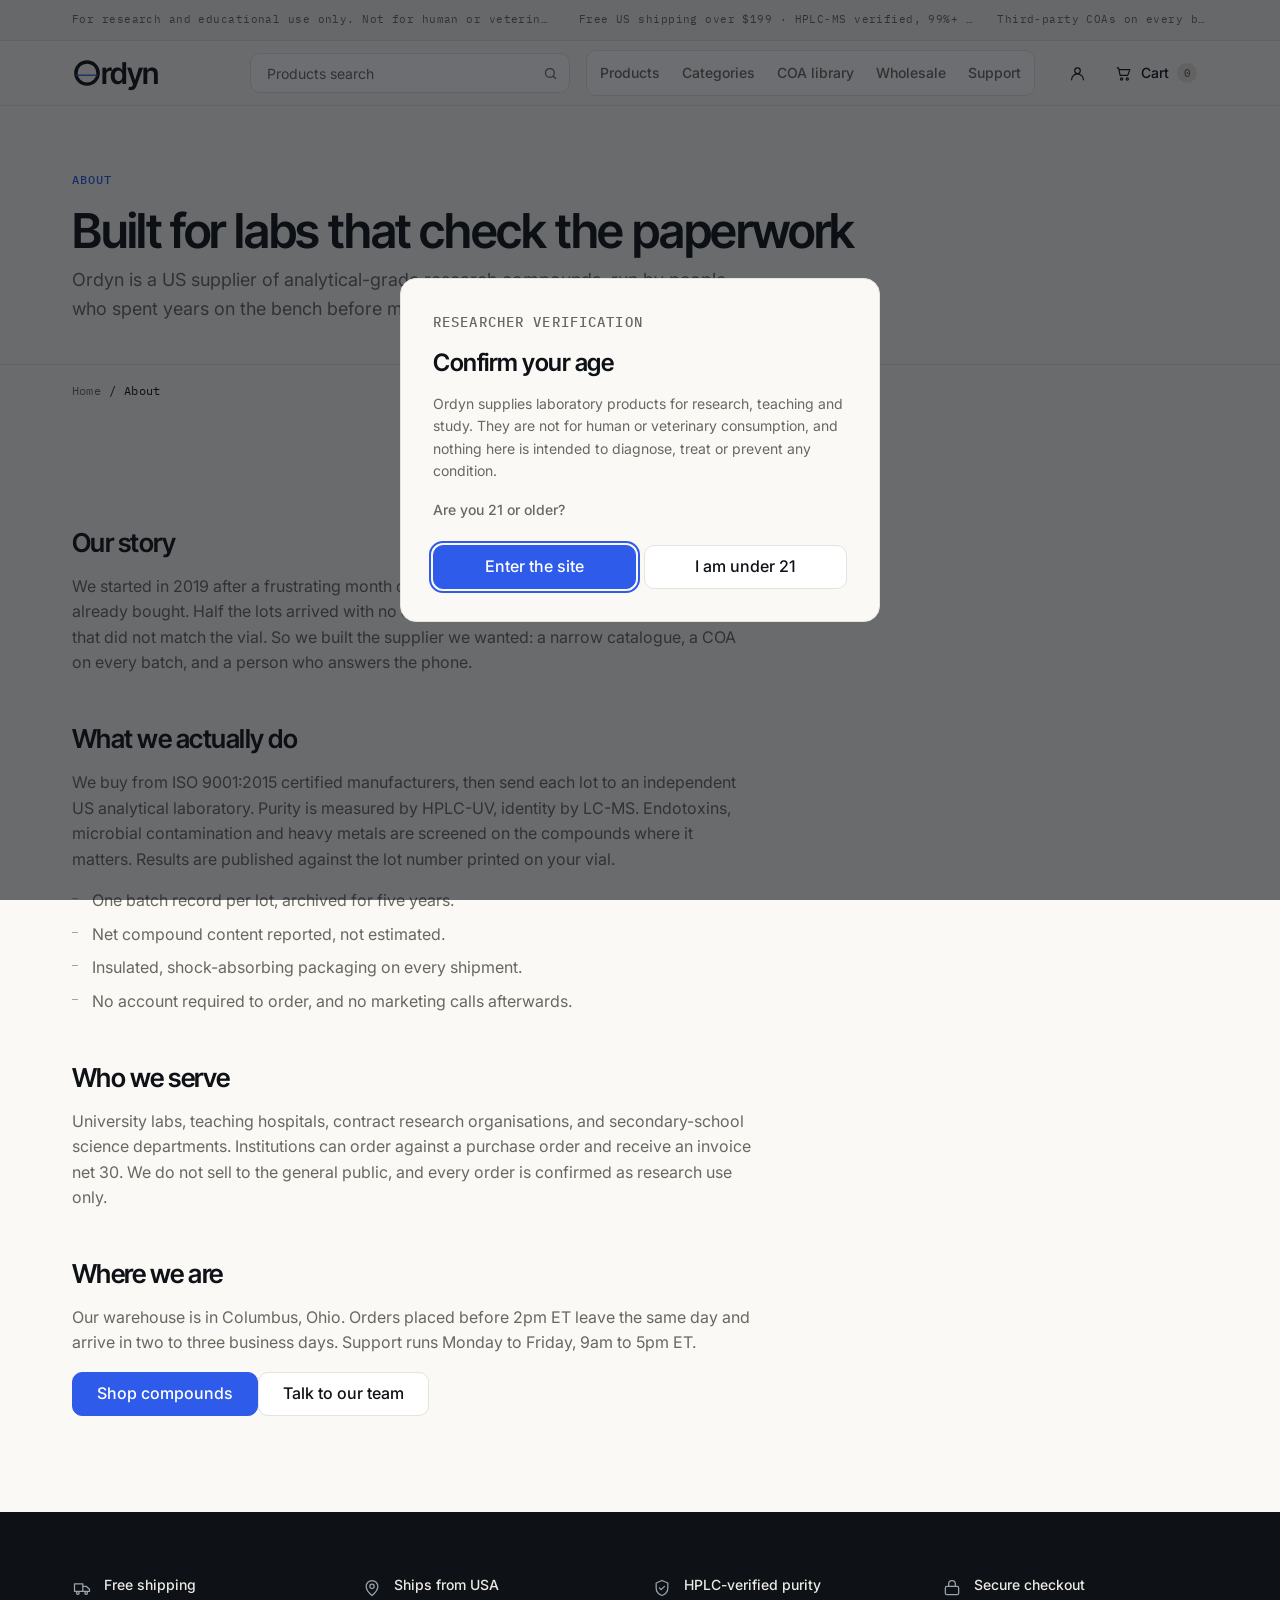
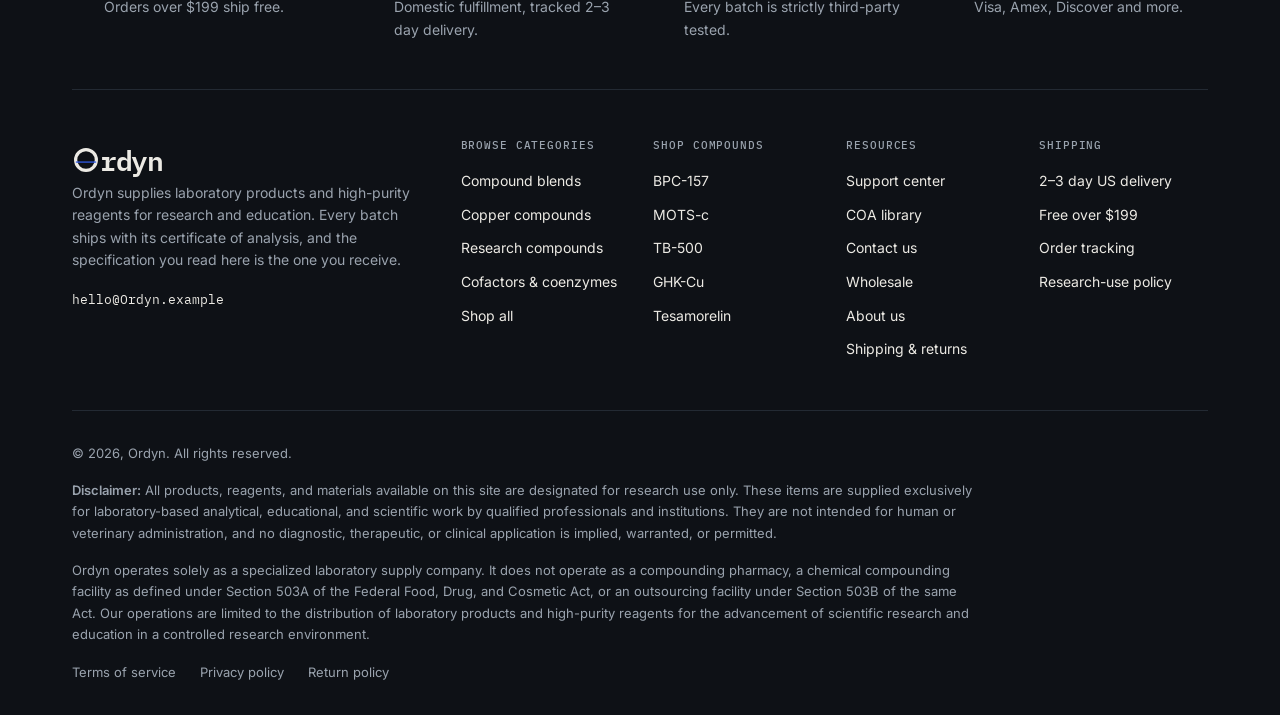
==== commit a71d4970: "nav band beside the cart, moving trust strip, blue tints, wholesale page - header nav is now a tab b" ====
--- a/about.html
+++ b/about.html
@@ -9,7 +9,7 @@
   <link rel="icon" href="favicon.svg" type="image/svg+xml">
   <link rel="preconnect" href="https://fonts.googleapis.com">
   <link rel="preconnect" href="https://fonts.gstatic.com" crossorigin>
-  <link rel="stylesheet" href="styles.css">
+  <link rel="stylesheet" href="styles.css?v=3">
 </head>
 <body>
   <a class="skip-link" href="#main">Skip to content</a>
@@ -37,6 +37,15 @@
           <svg width="15" height="15" viewBox="0 0 24 24" fill="none" stroke="currentColor" stroke-width="2" stroke-linecap="round" aria-hidden="true"><circle cx="11" cy="11" r="7"/><path d="m20 20-3.6-3.6"/></svg>
         </button>
       </form>
+      <nav class="nav" aria-label="Main">
+        <div class="wrap nav__inner">
+          <a href="shop.html">Products</a>
+          <a href="shop.html#categories">Categories</a>
+          <a href="faq.html#quality">COA library</a>
+          <a href="wholesale.html">Wholesale</a>
+          <a href="faq.html">Support</a>
+        </div>
+      </nav>
       <div class="header__actions">
         <a class="icon-btn" href="contact.html" aria-label="Account and support">
           <svg width="19" height="19" viewBox="0 0 24 24" fill="none" stroke="currentColor" stroke-width="1.5" stroke-linecap="round" stroke-linejoin="round" aria-hidden="true"><circle cx="12" cy="8.5" r="3.5"/><path d="M4.5 20a7.5 7.5 0 0 1 15 0"/></svg>
@@ -48,15 +57,6 @@
         </button>
       </div>
     </div>
-        <nav class="nav" aria-label="Main">
-      <div class="wrap nav__inner">
-        <a href="shop.html">Shop compounds</a>
-        <a href="shop.html#categories">Categories</a>
-        <a href="faq.html#quality">COA library</a>
-        <a href="about.html" aria-current="page">About</a>
-        <a href="contact.html">Contact</a>
-      </div>
-    </nav>
   </header>
 
   <main id="main">
@@ -161,6 +161,7 @@
               <li><a href="faq.html">Support center</a></li>
               <li><a href="faq.html#quality">COA library</a></li>
               <li><a href="contact.html">Contact us</a></li>
+              <li><a href="wholesale.html">Wholesale</a></li>
               <li><a href="about.html">About us</a></li>
               <li><a href="faq.html#shipping">Shipping &amp; returns</a></li>
             </ul>
@@ -190,7 +191,7 @@
   </footer>
 
   <div class="toast" role="status" aria-live="polite" data-toast></div>
-<script src="products.js"></script>
-<script src="script.js"></script>
+<script src="products.js?v=3"></script>
+<script src="script.js?v=3"></script>
 </body>
 </html>
--- a/styles.css
+++ b/styles.css
@@ -113,6 +113,9 @@
 .proof__grid > *,
 .docs__grid > *,
 .product > *,
+.product__media,
+.product__specs,
+.product__info,
 .two-col > *,
 .method__grid > *,
 .promise__grid > *,
@@ -171,7 +174,7 @@
   font-weight: 500;
   letter-spacing: 0.08em;
   text-transform: uppercase;
-  color: var(--text-muted);
+  color: var(--primary);
   margin: 0 0 16px;
 }
 
@@ -289,8 +292,10 @@
 
 .header__row {
   display: flex;
+  flex-wrap: wrap;
   align-items: center;
   gap: 16px;
+  row-gap: 0;
   min-height: var(--nav-h);
 }
 
@@ -300,7 +305,7 @@
   gap: 3px;
   color: var(--ink-900);
   font-family: var(--font-display);
-  font-size: 22px;
+  font-size: 30px;
   font-weight: 600;
   letter-spacing: -0.04em;
   line-height: 1;
@@ -321,7 +326,8 @@
   display: none;
   position: relative;
   align-items: center;
-  flex: 1;
+  flex: 1 1 160px;
+  min-width: 0;
   max-width: 320px;
 }
 .search input {
@@ -410,14 +416,20 @@
   .cart__label { display: inline; }
 }
 
-/* Sub navigation — max five links, 44px strip */
+/* Navigation — a scrolling strip on its own row on narrow screens, and a banded
+   set of tabs sitting inside the header row next to the cart once there is width. */
 .nav {
+  order: 3;
+  flex: 1 0 100%;
+  margin-inline: calc(var(--gutter) * -1);
+  padding-inline: var(--gutter);
   border-top: 1px solid var(--stone-200);
 }
 .nav__inner {
   display: flex;
   align-items: center;
   gap: 8px;
+  padding-inline: 0;
   min-height: 44px;
   overflow-x: auto;
   scrollbar-width: none;
@@ -428,23 +440,45 @@
   padding: 8px 4px;
   font-size: 14px;
   font-weight: 500;
+  white-space: nowrap;
   color: var(--stone-600);
   border-bottom: 1px solid transparent;
-  transition: color var(--dur-fast) var(--ease), border-color var(--dur-fast) var(--ease);
+  transition: color var(--dur-fast) var(--ease), background var(--dur-fast) var(--ease),
+              border-color var(--dur-fast) var(--ease);
 }
 .nav a:hover { color: var(--ink-900); }
 .nav a[aria-current="page"] { color: var(--ink-900); border-color: var(--ink-900); }
 .nav a + a { margin-left: 16px; }
 
-@media (min-width: 768px) {
-  .nav { display: none; }
-  .nav__inner { justify-content: flex-start; }
-}
-
-/* The nav is a second row on small screens and hidden once the header
-   search appears; the five primary links live in the drawer-free header. */
-@media (max-width: 767px) {
-  .header { position: sticky; }
+@media (min-width: 1024px) {
+  .nav {
+    order: 0;
+    flex: 0 0 auto;
+    min-width: 0;
+    margin-inline: 0;
+    padding-inline: 0;
+    margin-right: 4px;
+    border-top: 0;
+  }
+  .nav__inner {
+    width: auto;
+    max-width: none;
+    margin: 0;
+    gap: 2px;
+    min-height: 0;
+    padding: 3px;
+    border: 1px solid var(--stone-200);
+    border-radius: var(--radius-md);
+    background: var(--paper);
+  }
+  .nav a {
+    padding: 8px 10px;
+    border-bottom: 0;
+    border-radius: var(--radius-sm);
+  }
+  .nav a + a { margin-left: 0; }
+  .nav a:hover { background: var(--stone-100); color: var(--ink-900); }
+  .nav a[aria-current="page"] { background: var(--stone-100); color: var(--ink-900); }
 }
 
 /* --------------------------------------------------------------------------
@@ -578,6 +612,15 @@
   gap: 12px;
 }
 
+.hero__note {
+  margin: 24px 0 0;
+  font-family: var(--font-display);
+  font-size: 16px;
+  font-weight: 500;
+  letter-spacing: -0.01em;
+  color: var(--text-muted);
+}
+
 .hero__media {
   position: relative;
   display: block;
@@ -598,37 +641,122 @@
   .hero__inner { grid-template-columns: minmax(0, 1.05fr) minmax(0, 1fr); gap: 64px; }
 }
 
+/* Photography: one muted cool grade across every surface, so product
+   shots hold together on bone and stone. */
+.hero__media img,
+.product-card__media img,
+.product__media img,
+.cart-line__media img,
+.drawer-line__img img,
+.docs__media img,
+.cross__row img,
+.dark-card__media img {
+  filter: saturate(0.42) contrast(1.02);
+}
+
+/* --------------------------------------------------------------------------
+   Utility strip — COA support, kept near the top of the page
+   -------------------------------------------------------------------------- */
+
+.utility {
+  border-bottom: 1px solid var(--border);
+  background: var(--bg);
+  padding-block: 0 !important;
+}
+.utility__inner {
+  display: flex;
+  flex-wrap: wrap;
+  align-items: center;
+  gap: 8px 16px;
+  padding-block: 16px;
+}
+.utility .kicker { margin: 0; color: var(--primary); }
+.utility__text {
+  margin: 0;
+  font-size: 15px;
+  color: var(--text);
+  flex: 1 1 320px;
+}
+.utility__link {
+  display: inline-flex;
+  align-items: center;
+  gap: 8px;
+  min-height: 44px;
+  font-size: 15px;
+  font-weight: 500;
+  color: var(--text);
+  border-bottom: 1px solid var(--stone-400);
+}
+.utility__link:hover { color: var(--primary); border-color: var(--primary); }
+.utility__link svg { transition: transform var(--dur-fast) var(--ease); }
+.utility__link:hover svg { transform: translateX(3px); }
+
+@media (min-width: 900px) {
+  .utility__inner { flex-wrap: nowrap; }
+  .utility__text { white-space: nowrap; overflow: hidden; text-overflow: ellipsis; }
+}
+
 /* --------------------------------------------------------------------------
    Trust strip
    -------------------------------------------------------------------------- */
 
+/* A slow marquee. The track holds three identical groups and slides by exactly
+   one group, so the loop is seamless. Duplicates are hidden from screen readers
+   and the whole thing stops dead under prefers-reduced-motion. */
+
 .trust {
-  background: var(--surface-alt);
-  border-block: 1px solid var(--border);
-}
-.trust__inner {
-  display: grid;
-  gap: 8px;
-  padding-block: 16px;
+  background: var(--blue-50);
+  border-block: 1px solid var(--stone-200);
+}
+.trust__viewport {
+  overflow: hidden;
+  padding-block: 22px;
+  -webkit-mask-image: linear-gradient(90deg, transparent, #000 6%, #000 94%, transparent);
+  mask-image: linear-gradient(90deg, transparent, #000 6%, #000 94%, transparent);
+}
+.trust__track {
+  display: flex;
+  width: max-content;
+  animation: trust-marquee 52s linear infinite;
+}
+.trust__group {
+  display: flex;
+  align-items: center;
+  gap: 64px;
   margin: 0;
+  padding: 0 64px 0 0;
   list-style: none;
-  font-family: var(--font-mono);
-  font-size: 12px;
-  letter-spacing: 0.06em;
+}
+.trust__item {
+  display: flex;
+  align-items: center;
+  gap: 12px;
+  white-space: nowrap;
+  font-family: var(--font-mono);
+  font-size: 16px;
+  letter-spacing: 0.08em;
   text-transform: uppercase;
-  color: var(--text-muted);
-}
-.trust__item { display: flex; align-items: center; gap: 8px; }
+  color: var(--ink-900);
+}
 .trust__item::before {
   content: "";
-  width: 4px; height: 4px;
+  width: 7px; height: 7px;
   border-radius: 50%;
-  background: var(--stone-400);
+  background: var(--blue-600);
+  box-shadow: 0 0 0 3px var(--blue-50);
   flex: none;
 }
-@media (min-width: 768px) {
-  .trust__inner { grid-auto-flow: column; justify-content: space-between; gap: 24px; }
-}
+
+/* Runs to the right: the track starts one group back and slides forward to zero,
+   which is the same frame, so the loop has no visible seam. */
+@keyframes trust-marquee {
+  from { transform: translateX(calc(-100% / 3)); }
+  to { transform: translateX(0); }
+}
+
+/* This strip is deliberately not switched off by prefers-reduced-motion: it is a
+   slow, small, non-essential ribbon and it was asked for explicitly. Everything
+   else on the site still honours the setting. */
 
 /* --------------------------------------------------------------------------
    Proof — dark card + tested list
@@ -777,6 +905,12 @@
 .band__grid h3 { font-size: 18px; margin-bottom: 8px; }
 .band__grid p { font-size: 15px; color: var(--text-muted); margin: 0; }
 @media (min-width: 768px) { .band__grid { grid-template-columns: repeat(3, 1fr); gap: 48px; } }
+
+/* Centred variant — the closing CTA band on the home page. */
+.band--center { text-align: center; }
+.band--center h2,
+.band--center .band__lede { margin-inline: auto; }
+.band--center .band__cta { margin: 40px 0 0; }
 
 /* --------------------------------------------------------------------------
    Product card + grid
@@ -863,7 +997,7 @@
 
 .product-card__media {
   position: relative;
-  background: var(--stone-100);
+  background: var(--blue-50);
   padding: 24px;
   border-bottom: 1px solid var(--border);
 }
@@ -1482,7 +1616,7 @@
 .footer__feature p { font-size: 14px; color: #9AA3AE; margin: 0; }
 
 .footer__main { display: grid; gap: 48px; }
-.footer__brand .brand { color: #ECEAE4; margin-right: 0; }
+.footer__brand .brand { color: #ECEAE4; margin-right: 0; font-size: 28px; }
 .footer__brand .brand__mark { color: #ECEAE4; }
 .footer__brand p { font-size: 14px; color: #9AA3AE; max-width: 40ch; }
 .footer__brand a { font-family: var(--font-mono); font-size: 13px; }
@@ -1701,10 +1835,30 @@
 .product__media {
   border: 1px solid var(--border);
   border-radius: var(--radius-lg);
-  background: var(--stone-100);
+  background: var(--blue-50);
   padding: 32px;
 }
 .product__media img { width: 100%; aspect-ratio: 1; object-fit: cover; border-radius: var(--radius-md); }
+
+/* The left column: photograph, then the specification table beneath it, so the
+   empty space under the image carries the data instead of blank canvas. */
+.product__left { display: grid; gap: 24px; align-content: start; }
+.product__specs { display: grid; gap: 12px; }
+.specs__title {
+  margin: 0;
+  font-family: var(--font-mono);
+  font-size: 12px;
+  font-weight: 500;
+  letter-spacing: 0.08em;
+  text-transform: uppercase;
+  color: var(--text-muted);
+}
+@media (max-width: 899px) {
+  .product__left { display: contents; }
+  .product__media { order: 1; }
+  .product__info { order: 2; }
+  .product__specs { order: 3; }
+}
 .product__info h1 { margin-bottom: 8px; }
 .product__text { color: var(--text-muted); }
 .product__doc { margin: 16px 0 24px; font-size: 14px; }
@@ -1722,30 +1876,30 @@
 .specs {
   display: grid;
   gap: 0;
-  margin: 32px 0;
+  margin: 0;
   padding: 0;
-  background: var(--ink-900);
-  border: 1px solid #232A33;
+  background: var(--paper);
+  border: 1px solid var(--border);
   border-radius: var(--radius-lg);
   overflow: hidden;
-  color: #ECEAE4;
 }
 .specs > div {
   display: flex;
   justify-content: space-between;
   gap: 16px;
-  padding: 12px 16px;
-  border-bottom: 1px solid #232A33;
-}
+  padding: 14px 18px;
+  border-bottom: 1px solid var(--border);
+}
+.specs > div:nth-child(odd) { background: var(--stone-100); }
 .specs > div:last-child { border-bottom: 0; }
 .specs dt {
   font-family: var(--font-mono);
   font-size: 12px;
-  letter-spacing: 0.06em;
+  letter-spacing: 0.08em;
   text-transform: uppercase;
-  color: #9AA3AE;
-}
-.specs dd { margin: 0; font-family: var(--font-mono); font-size: 13px; text-align: right; }
+  color: var(--text-muted);
+}
+.specs dd { margin: 0; font-family: var(--font-mono); font-size: 13px; color: var(--text); text-align: right; font-variant-numeric: tabular-nums; }
 
 .tiers {
   border: 1px solid var(--border);
@@ -1861,7 +2015,7 @@
   border-bottom: 1px solid var(--border);
   align-items: start;
 }
-.cart-line__media { background: var(--stone-100); border-radius: var(--radius-sm); overflow: hidden; }
+.cart-line__media { background: var(--blue-50); border-radius: var(--radius-sm); overflow: hidden; }
 .cart-line__media img { width: 100%; aspect-ratio: 1; object-fit: cover; }
 .cart-line__meta { min-width: 0; }
 .cart-line__name {
@@ -2306,3 +2460,46 @@
 @media (prefers-reduced-motion: reduce) {
   .reveal { opacity: 1; transform: none; }
 }
+
+/* --------------------------------------------------------------------------
+   Wholesale — volume terms
+   -------------------------------------------------------------------------- */
+
+.tier-cards {
+  display: grid;
+  gap: 16px;
+  margin: 0 0 32px;
+  padding: 0;
+  list-style: none;
+}
+.tier-card {
+  border: 1px solid var(--border);
+  border-radius: var(--radius-lg);
+  background: var(--surface);
+  padding: 24px;
+}
+.tier-card__rate {
+  display: block;
+  font-family: var(--font-mono);
+  font-size: 28px;
+  font-weight: 500;
+  letter-spacing: -0.01em;
+  color: var(--ink-900);
+  margin-bottom: 4px;
+}
+.tier-card__band {
+  display: block;
+  font-family: var(--font-mono);
+  font-size: 12px;
+  letter-spacing: 0.08em;
+  text-transform: uppercase;
+  color: var(--text-muted);
+  margin-bottom: 12px;
+}
+.tier-card p { font-size: 15px; color: var(--text-muted); margin: 0; }
+@media (min-width: 768px) { .tier-cards { grid-template-columns: repeat(3, 1fr); } }
+
+/* The cards are list items inside .prose, so the prose bullet styling has to be
+   neutralised inside them. */
+.prose .tier-cards li { padding-left: 0; margin-bottom: 0; }
+.prose .tier-cards li::before { content: none; }
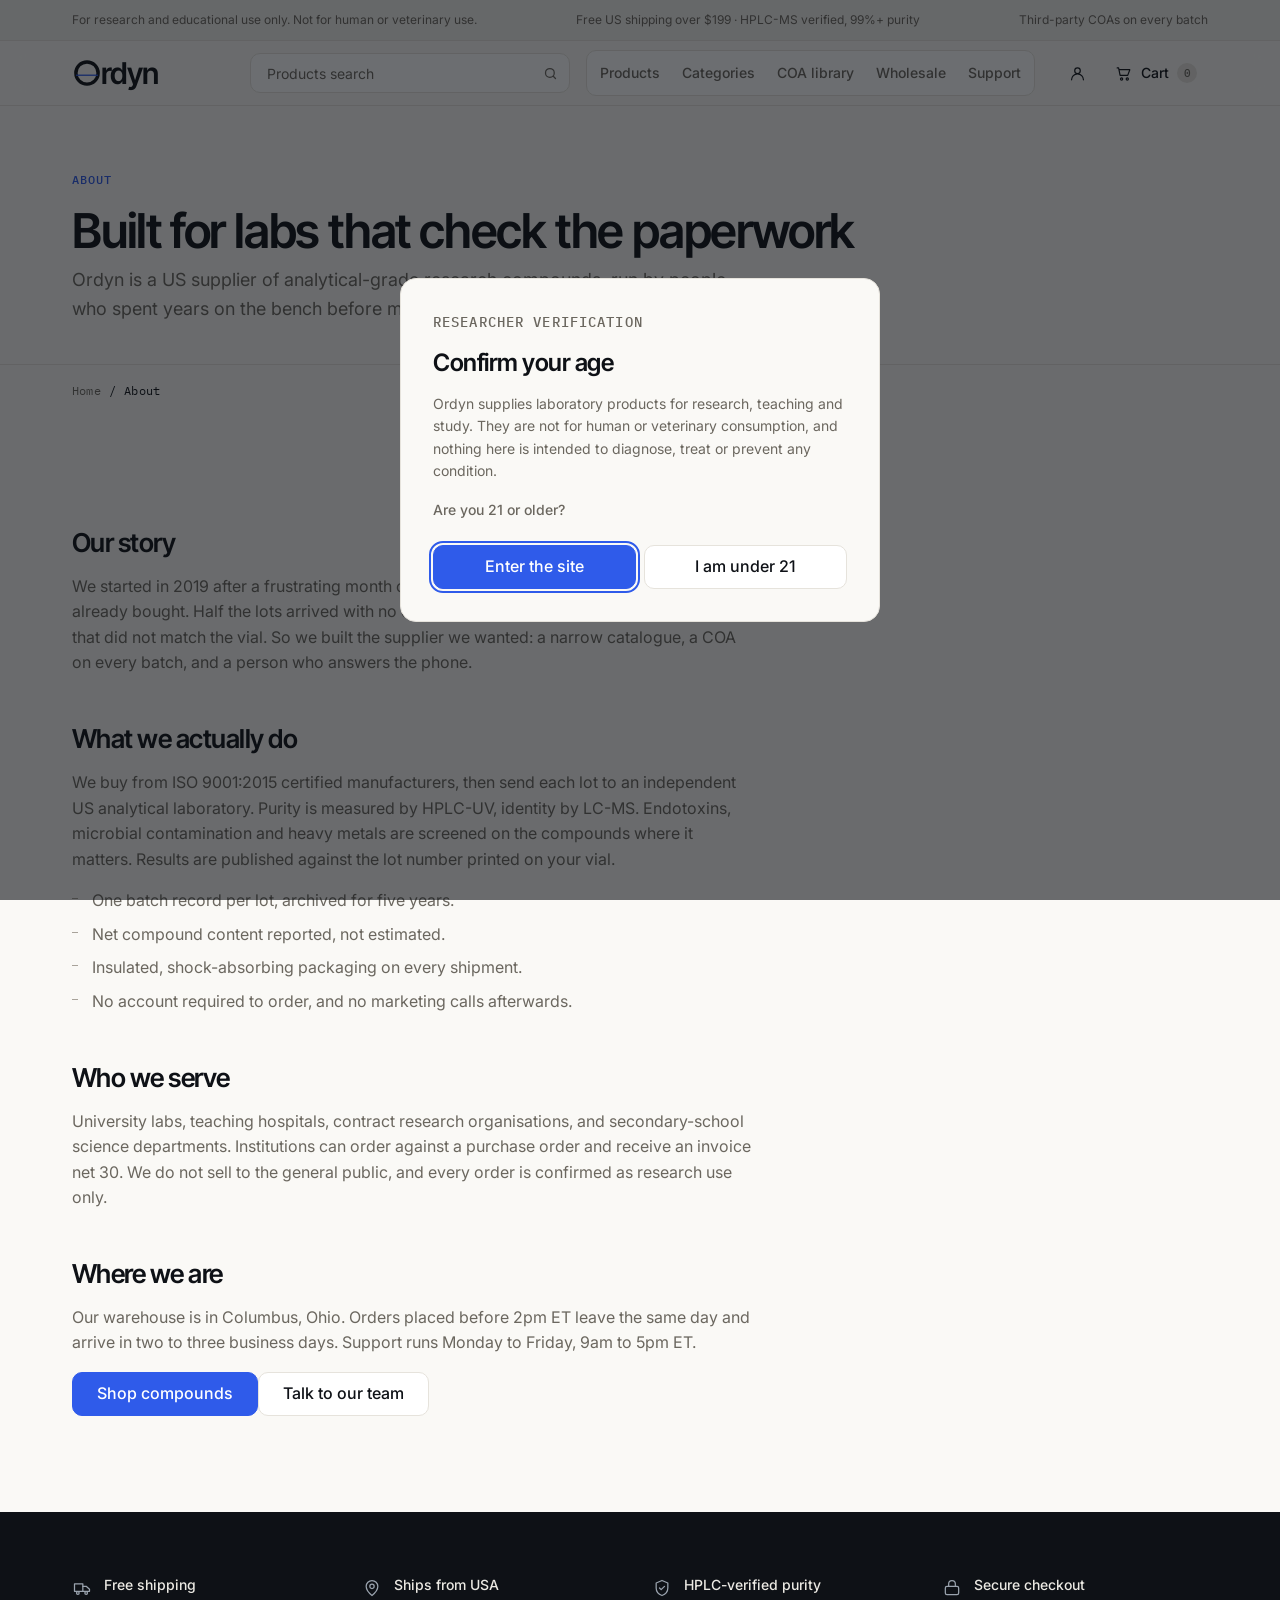
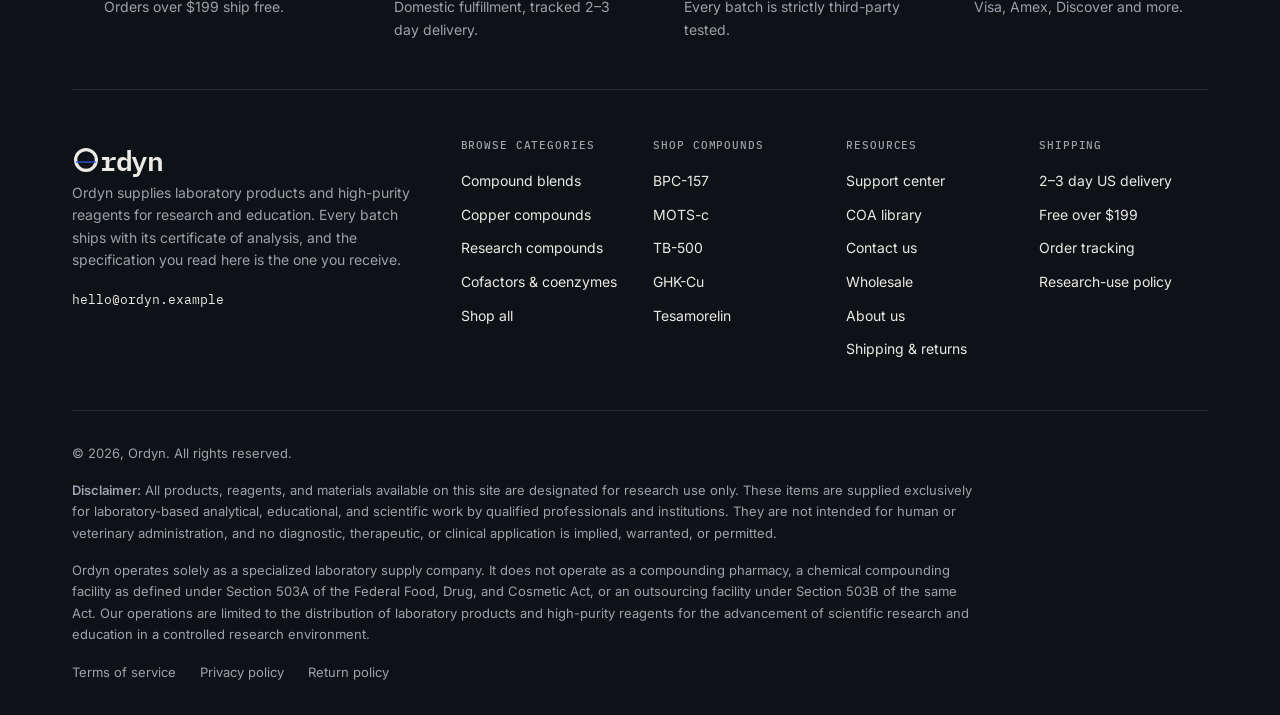
==== commit 827cbdf9: "brand audit must-fixes: full research-use line, RUO badge, one wording - top bar: research-use line " ====
--- a/about.html
+++ b/about.html
@@ -9,7 +9,7 @@
   <link rel="icon" href="favicon.svg" type="image/svg+xml">
   <link rel="preconnect" href="https://fonts.googleapis.com">
   <link rel="preconnect" href="https://fonts.gstatic.com" crossorigin>
-  <link rel="stylesheet" href="styles.css?v=3">
+  <link rel="stylesheet" href="styles.css?v=4">
 </head>
 <body>
   <a class="skip-link" href="#main">Skip to content</a>
@@ -132,7 +132,7 @@
         <span aria-hidden="true">rdyn</span>
       </a>
           <p>Ordyn supplies laboratory products and high-purity reagents for research and education. Every batch ships with its certificate of analysis, and the specification you read here is the one you receive.</p>
-          <p><a href="mailto:hello@Ordyn.example">hello@Ordyn.example</a></p>
+          <p><a href="mailto:hello@ordyn.example">hello@ordyn.example</a></p>
         </div>
         <div class="footer__cols">
           <div class="footer__col">
@@ -191,7 +191,7 @@
   </footer>
 
   <div class="toast" role="status" aria-live="polite" data-toast></div>
-<script src="products.js?v=3"></script>
-<script src="script.js?v=3"></script>
+<script src="products.js?v=4"></script>
+<script src="script.js?v=4"></script>
 </body>
 </html>
--- a/styles.css
+++ b/styles.css
@@ -246,12 +246,14 @@
    Top bar + header
    -------------------------------------------------------------------------- */
 
+/* Sentences, so set in the body face (mono is for data). The research-use line
+   is compliance copy: it never shrinks or truncates; the other two give way. */
 .topbar {
   background: var(--stone-100);
   border-bottom: 1px solid var(--stone-200);
-  font-family: var(--font-mono);
-  font-size: 11px;
-  letter-spacing: 0.04em;
+  font-family: var(--font-body);
+  font-size: 12px;
+  line-height: 1.4;
   color: var(--stone-600);
 }
 .topbar__inner {
@@ -270,13 +272,18 @@
   overflow: hidden;
   text-overflow: ellipsis;
 }
+.topbar .topbar__rating {
+  flex-shrink: 0;
+  white-space: normal;
+  overflow: visible;
+}
 .topbar__ship { display: none; }
 .topbar__note { display: none; }
 
 @media (min-width: 768px) {
   .topbar__ship { display: block; }
 }
-@media (min-width: 1024px) {
+@media (min-width: 1280px) {
   .topbar__note { display: block; }
 }
 
@@ -1071,12 +1078,29 @@
 }
 .product-card__price strong { font-weight: 500; }
 
+/* Brand guide A5: every product carries the badge and, beside the price, the
+   research-use sentence. The badge is the only uppercase compliance element. */
+.ruo-badge {
+  align-self: flex-start;
+  margin: 0;
+  padding: 4px 8px;
+  border: 1px solid var(--border);
+  border-radius: var(--radius-sm);
+  background: var(--surface-alt);
+  font-family: var(--font-mono);
+  font-size: 12px;
+  font-weight: 500;
+  line-height: 1.4;
+  letter-spacing: 0.08em;
+  text-transform: uppercase;
+  color: var(--text);
+}
+
 .product-card__ruo {
   margin: 0;
-  font-family: var(--font-mono);
-  font-size: 10px;
-  letter-spacing: 0.08em;
-  text-transform: uppercase;
+  font-family: var(--font-body);
+  font-size: 12px;
+  line-height: 1.4;
   color: var(--text-muted);
 }
 
@@ -1816,10 +1840,7 @@
 }
 .cat-intro p { color: var(--text-muted); font-size: 15px; }
 .cat-intro__note {
-  font-family: var(--font-mono) !important;
   font-size: 12px !important;
-  letter-spacing: 0.06em;
-  text-transform: uppercase;
   color: var(--text-muted) !important;
 }
 
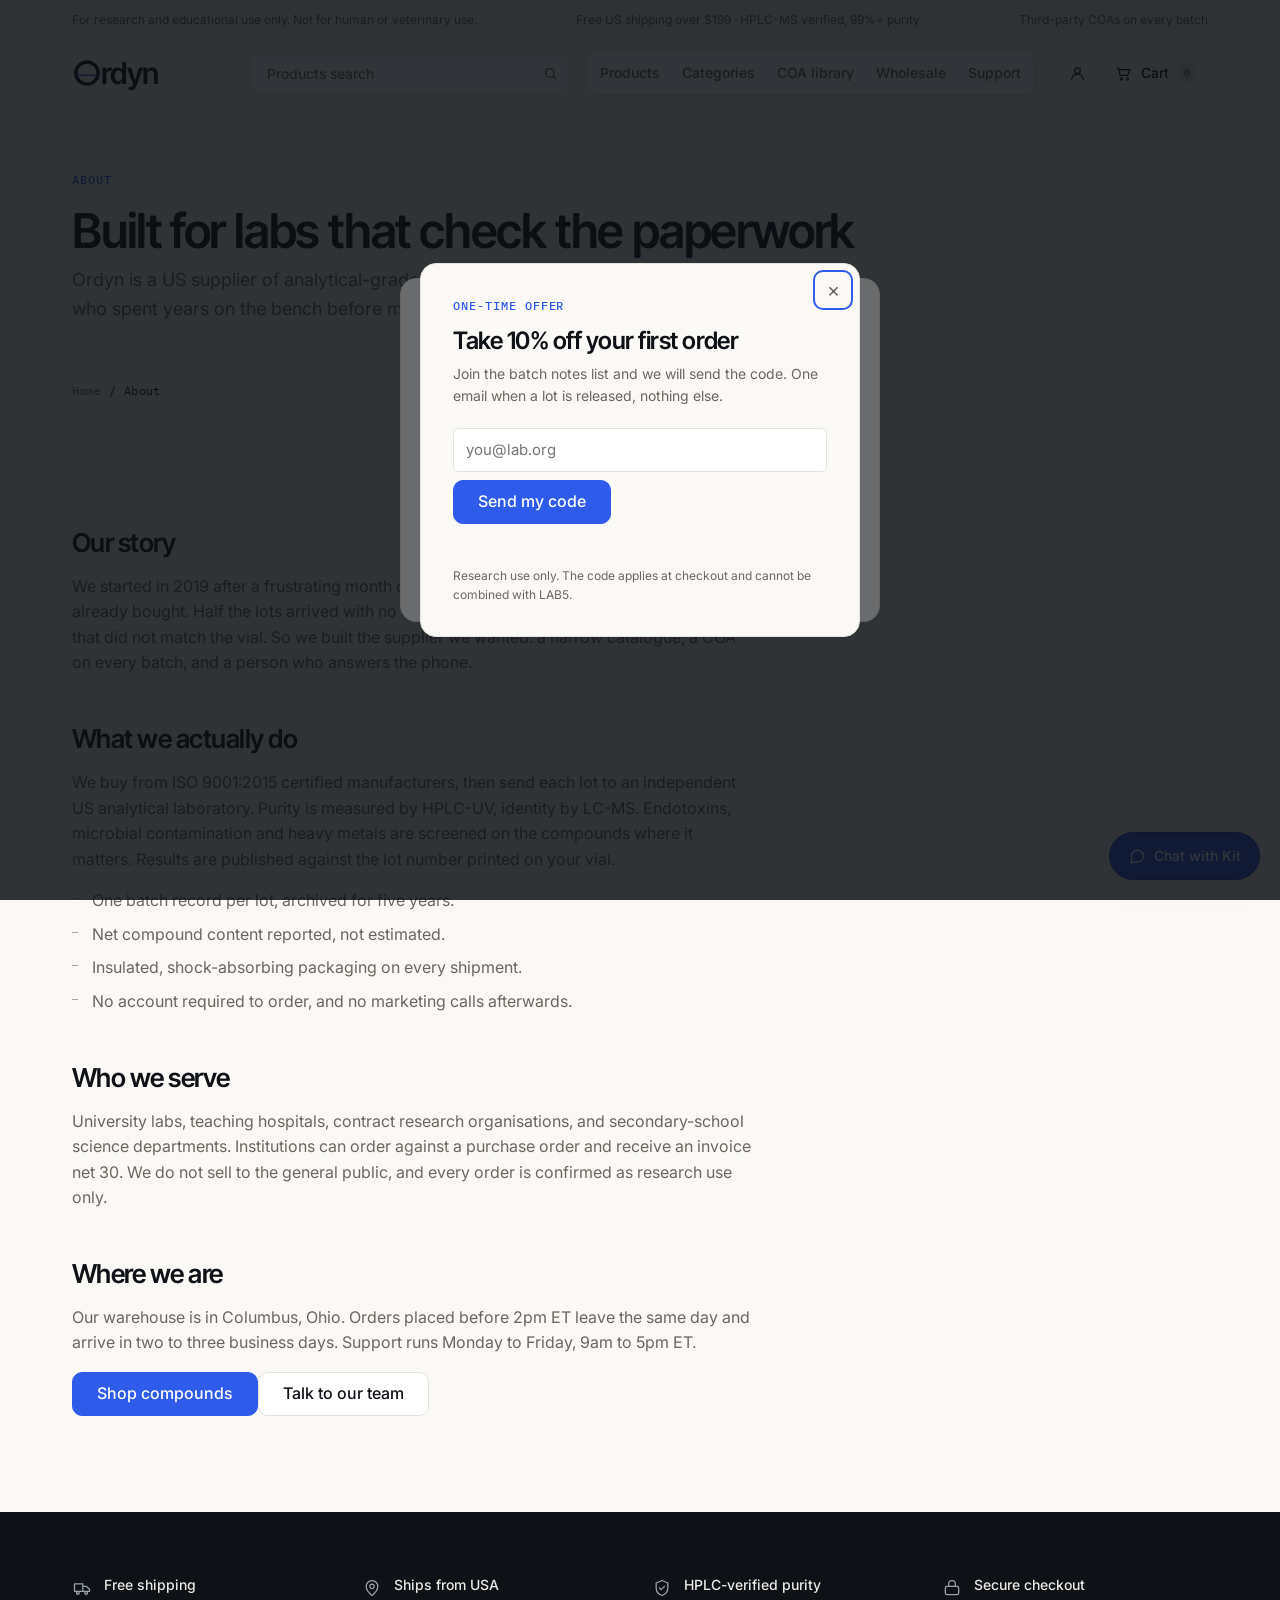
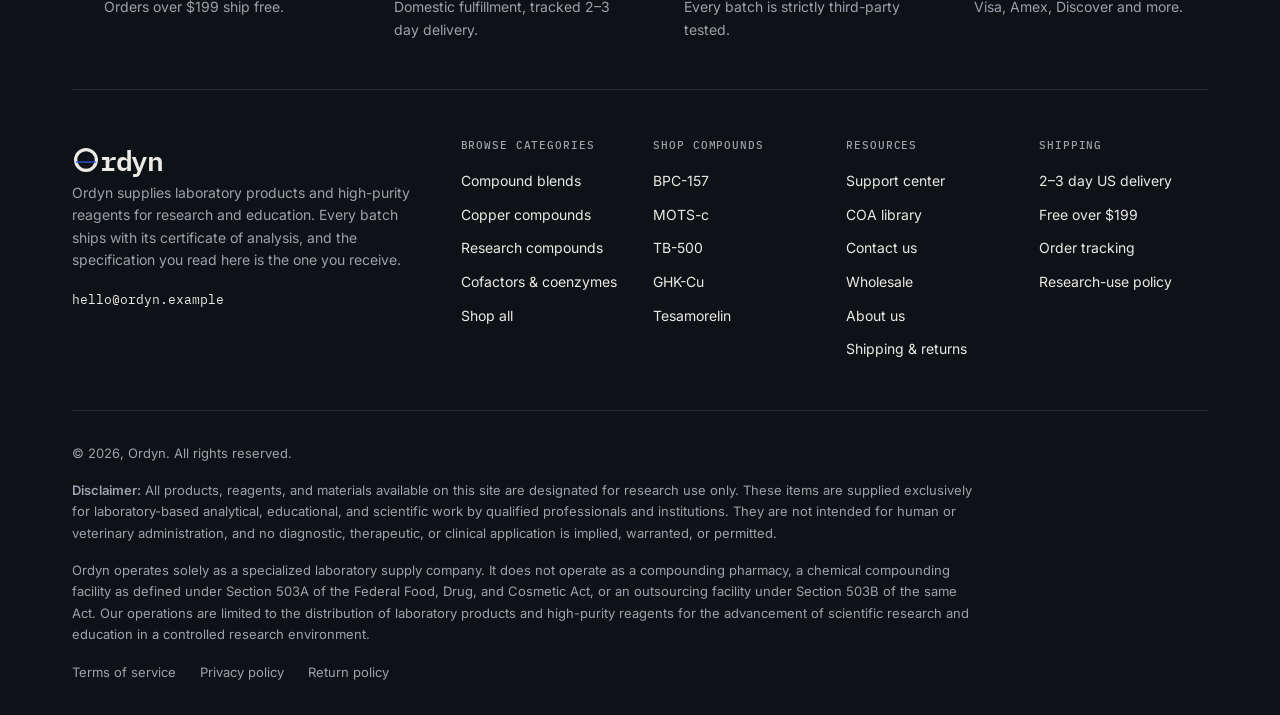
==== commit 23a6d1c1: "fix sideways scroll on phones: nav, category toolbar, COA lookup - .nav gets min-width: 0 so its lin" ====
--- a/about.html
+++ b/about.html
@@ -9,7 +9,7 @@
   <link rel="icon" href="favicon.svg" type="image/svg+xml">
   <link rel="preconnect" href="https://fonts.googleapis.com">
   <link rel="preconnect" href="https://fonts.gstatic.com" crossorigin>
-  <link rel="stylesheet" href="styles.css?v=4">
+  <link rel="stylesheet" href="styles.css?v=5">
 </head>
 <body>
   <a class="skip-link" href="#main">Skip to content</a>
--- a/styles.css
+++ b/styles.css
@@ -428,6 +428,9 @@
 .nav {
   order: 3;
   flex: 1 0 100%;
+  /* Without this the flex item grows to its links' full width and widens the page;
+     with it, the links scroll inside .nav__inner instead. */
+  min-width: 0;
   margin-inline: calc(var(--gutter) * -1);
   padding-inline: var(--gutter);
   border-top: 1px solid var(--stone-200);
@@ -1188,6 +1191,8 @@
 
 .coa__lookup {
   display: grid;
+  /* minmax(0, …) lets the single column shrink below its content on narrow phones */
+  grid-template-columns: minmax(0, 1fr);
   gap: 32px;
   padding: 32px;
   border: 1px solid var(--border);
@@ -1777,7 +1782,7 @@
   border-block: 1px solid var(--border);
   margin-bottom: 32px;
 }
-.shop__tools { display: flex; align-items: center; gap: 16px; }
+.shop__tools { display: flex; flex-wrap: wrap; align-items: center; gap: 8px 16px; min-width: 0; }
 .result-count { font-family: var(--font-mono); font-size: 12px; color: var(--text-muted); letter-spacing: 0.04em; margin: 0; }
 
 .sort { display: flex; align-items: center; gap: 8px; }
@@ -2465,6 +2470,13 @@
     transition-duration: 0.01ms !important;
     scroll-behavior: auto !important;
   }
+
+  /* The one exception. The trust ribbon is a slow, small, decorative loop that was
+     asked for explicitly; the blanket rule above would freeze it at frame one. */
+  .trust__track {
+    animation-duration: 52s !important;
+    animation-iteration-count: infinite !important;
+  }
 }
 
 /* --------------------------------------------------------------------------
@@ -2524,3 +2536,258 @@
    neutralised inside them. */
 .prose .tier-cards li { padding-left: 0; margin-bottom: 0; }
 .prose .tier-cards li::before { content: none; }
+
+/* --------------------------------------------------------------------------
+   Email offer — 10% off for a sign-up
+   -------------------------------------------------------------------------- */
+
+.offer {
+  border: 1px solid var(--border);
+  border-radius: var(--radius-lg);
+  background: var(--bg);
+  color: var(--text);
+  padding: 0;
+  width: min(440px, calc(100vw - 32px));
+  max-width: 100%;
+}
+.offer::backdrop { background: rgba(11, 14, 19, 0.6); }
+.offer__inner { padding: 32px; position: relative; }
+.offer .kicker { margin-bottom: 12px; }
+.offer h2 { font-size: 24px; margin-bottom: 8px; }
+.offer__copy { font-size: 14px; color: var(--text-muted); margin: 0; }
+.offer__form { display: flex; flex-wrap: wrap; gap: 8px; margin-top: 20px; }
+.offer__form input[type="email"] {
+  flex: 1 1 200px;
+  min-height: 44px;
+  padding: 10px 12px;
+  border: 1px solid var(--border);
+  border-radius: var(--radius-sm);
+  background: var(--paper);
+  color: var(--text);
+  font-family: var(--font-body);
+  font-size: 15px;
+}
+.offer__form input[type="email"]:focus {
+  outline: 2px solid var(--primary);
+  outline-offset: 1px;
+  border-color: var(--primary);
+}
+.offer__note { font-size: 13px; color: var(--text-muted); margin: 12px 0 0; min-height: 18px; }
+.offer__note.is-error { color: var(--danger); }
+.offer__code {
+  display: inline-block;
+  margin-top: 12px;
+  padding: 10px 16px;
+  border: 1px dashed var(--blue-600);
+  border-radius: var(--radius-sm);
+  background: var(--blue-50);
+  font-family: var(--font-mono);
+  font-size: 15px;
+  letter-spacing: 0.06em;
+  color: var(--blue-700);
+}
+.offer__close {
+  position: absolute;
+  top: 10px;
+  right: 10px;
+  width: 32px;
+  height: 32px;
+  border: 0;
+  border-radius: var(--radius-sm);
+  background: transparent;
+  color: var(--text-muted);
+  font-size: 20px;
+  line-height: 1;
+  cursor: pointer;
+}
+.offer__close:hover { background: var(--stone-100); color: var(--text); }
+.offer__fine { font-size: 12px; color: var(--text-muted); margin: 12px 0 0; }
+
+/* --------------------------------------------------------------------------
+   Support chat
+   -------------------------------------------------------------------------- */
+
+.chat-launch {
+  position: fixed;
+  right: 20px;
+  bottom: 20px;
+  z-index: 70;
+  display: inline-flex;
+  align-items: center;
+  gap: 8px;
+  height: 48px;
+  padding: 0 18px;
+  border: 1px solid var(--blue-700);
+  border-radius: var(--radius-full);
+  background: var(--blue-600);
+  color: #FFFFFF;
+  font-family: var(--font-body);
+  font-size: 14px;
+  font-weight: 500;
+  cursor: pointer;
+  box-shadow: var(--shadow-md);
+  transition: background var(--dur-fast) var(--ease);
+}
+.chat-launch:hover { background: var(--blue-500); }
+.chat-launch:focus-visible { outline: 2px solid var(--blue-600); outline-offset: 2px; }
+.chat-launch svg { flex: none; }
+
+.chat {
+  position: fixed;
+  right: 20px;
+  bottom: 20px;
+  z-index: 71;
+  display: flex;
+  flex-direction: column;
+  width: min(360px, calc(100vw - 32px));
+  height: min(520px, calc(100vh - 40px));
+  border: 1px solid var(--border);
+  border-radius: var(--radius-lg);
+  background: var(--surface);
+  box-shadow: var(--shadow-md);
+  overflow: hidden;
+}
+.chat[hidden] { display: none; }
+
+.chat__head {
+  display: flex;
+  align-items: center;
+  gap: 10px;
+  padding: 12px 14px;
+  background: var(--ink-900);
+  color: #ECEAE4;
+}
+.chat__avatar {
+  display: grid;
+  place-items: center;
+  width: 32px;
+  height: 32px;
+  border-radius: 50%;
+  background: var(--blue-600);
+  color: #FFFFFF;
+  font-family: var(--font-mono);
+  font-size: 13px;
+  flex: none;
+}
+.chat__who { display: grid; gap: 2px; min-width: 0; }
+.chat__name { font-size: 14px; font-weight: 600; }
+.chat__status { font-size: 12px; color: #9AA3AE; }
+.chat__close {
+  margin-left: auto;
+  width: 32px;
+  height: 32px;
+  border: 0;
+  border-radius: var(--radius-sm);
+  background: transparent;
+  color: #ECEAE4;
+  font-size: 20px;
+  line-height: 1;
+  cursor: pointer;
+}
+.chat__close:hover { background: rgba(255, 255, 255, 0.12); }
+
+.chat__log {
+  flex: 1;
+  overflow-y: auto;
+  padding: 16px;
+  display: flex;
+  flex-direction: column;
+  gap: 10px;
+  background: var(--bg);
+}
+.chat__msg {
+  max-width: 85%;
+  padding: 10px 12px;
+  border-radius: 12px;
+  font-size: 14px;
+  line-height: 1.5;
+}
+.chat__msg--bot {
+  align-self: flex-start;
+  background: var(--paper);
+  border: 1px solid var(--border);
+  color: var(--text);
+  border-bottom-left-radius: 4px;
+}
+.chat__msg--me {
+  align-self: flex-end;
+  background: var(--blue-600);
+  color: #FFFFFF;
+  border-bottom-right-radius: 4px;
+}
+.chat__msg a { color: var(--blue-600); text-decoration: underline; text-underline-offset: 2px; }
+.chat__msg--me a { color: #FFFFFF; }
+
+.chat__quick { display: flex; flex-wrap: wrap; gap: 6px; padding: 0 16px 10px; background: var(--bg); }
+.chat__quick button {
+  padding: 6px 10px;
+  border: 1px solid var(--border);
+  border-radius: var(--radius-full);
+  background: var(--paper);
+  color: var(--text);
+  font-family: var(--font-body);
+  font-size: 12px;
+  cursor: pointer;
+}
+.chat__quick button:hover { background: var(--blue-50); border-color: var(--blue-600); }
+
+.chat__form { display: flex; gap: 8px; padding: 12px; border-top: 1px solid var(--border); background: var(--surface); }
+.chat__form input {
+  flex: 1;
+  min-height: 40px;
+  padding: 8px 12px;
+  border: 1px solid var(--border);
+  border-radius: var(--radius-sm);
+  background: var(--bg);
+  color: var(--text);
+  font-family: var(--font-body);
+  font-size: 14px;
+}
+.chat__form input:focus { outline: 2px solid var(--primary); outline-offset: 1px; border-color: var(--primary); }
+.chat__form button {
+  min-height: 40px;
+  padding-inline: 16px;
+  border: 0;
+  border-radius: var(--radius-sm);
+  background: var(--blue-600);
+  color: #FFFFFF;
+  font-family: var(--font-body);
+  font-size: 14px;
+  font-weight: 500;
+  cursor: pointer;
+}
+.chat__form button:hover { background: var(--blue-500); }
+
+@media (max-width: 480px) {
+  .chat-launch span { display: none; }
+  .chat-launch { padding-inline: 14px; }
+  .chat { right: 12px; bottom: 12px; left: 12px; width: auto; height: min(70vh, 520px); }
+}
+
+/* --------------------------------------------------------------------------
+   Wholesale application
+   -------------------------------------------------------------------------- */
+
+.apply { padding-block: 0 var(--section-pad); }
+.apply__grid { display: grid; gap: 32px; }
+@media (min-width: 1024px) { .apply__grid { grid-template-columns: minmax(0, 1.4fr) minmax(0, 1fr); gap: 48px; } }
+.apply__aside {
+  border: 1px solid var(--border);
+  border-radius: var(--radius-lg);
+  background: var(--blue-50);
+  padding: 24px;
+  align-self: start;
+}
+.apply__aside h3 { font-size: 16px; margin-bottom: 12px; }
+.apply__aside ul { list-style: none; margin: 0; padding: 0; display: grid; gap: 10px; }
+.apply__aside li { position: relative; padding-left: 20px; font-size: 14px; color: var(--text-muted); }
+.apply__aside li::before {
+  content: "";
+  position: absolute;
+  left: 0;
+  top: 9px;
+  width: 6px;
+  height: 6px;
+  border-radius: 50%;
+  background: var(--blue-600);
+}
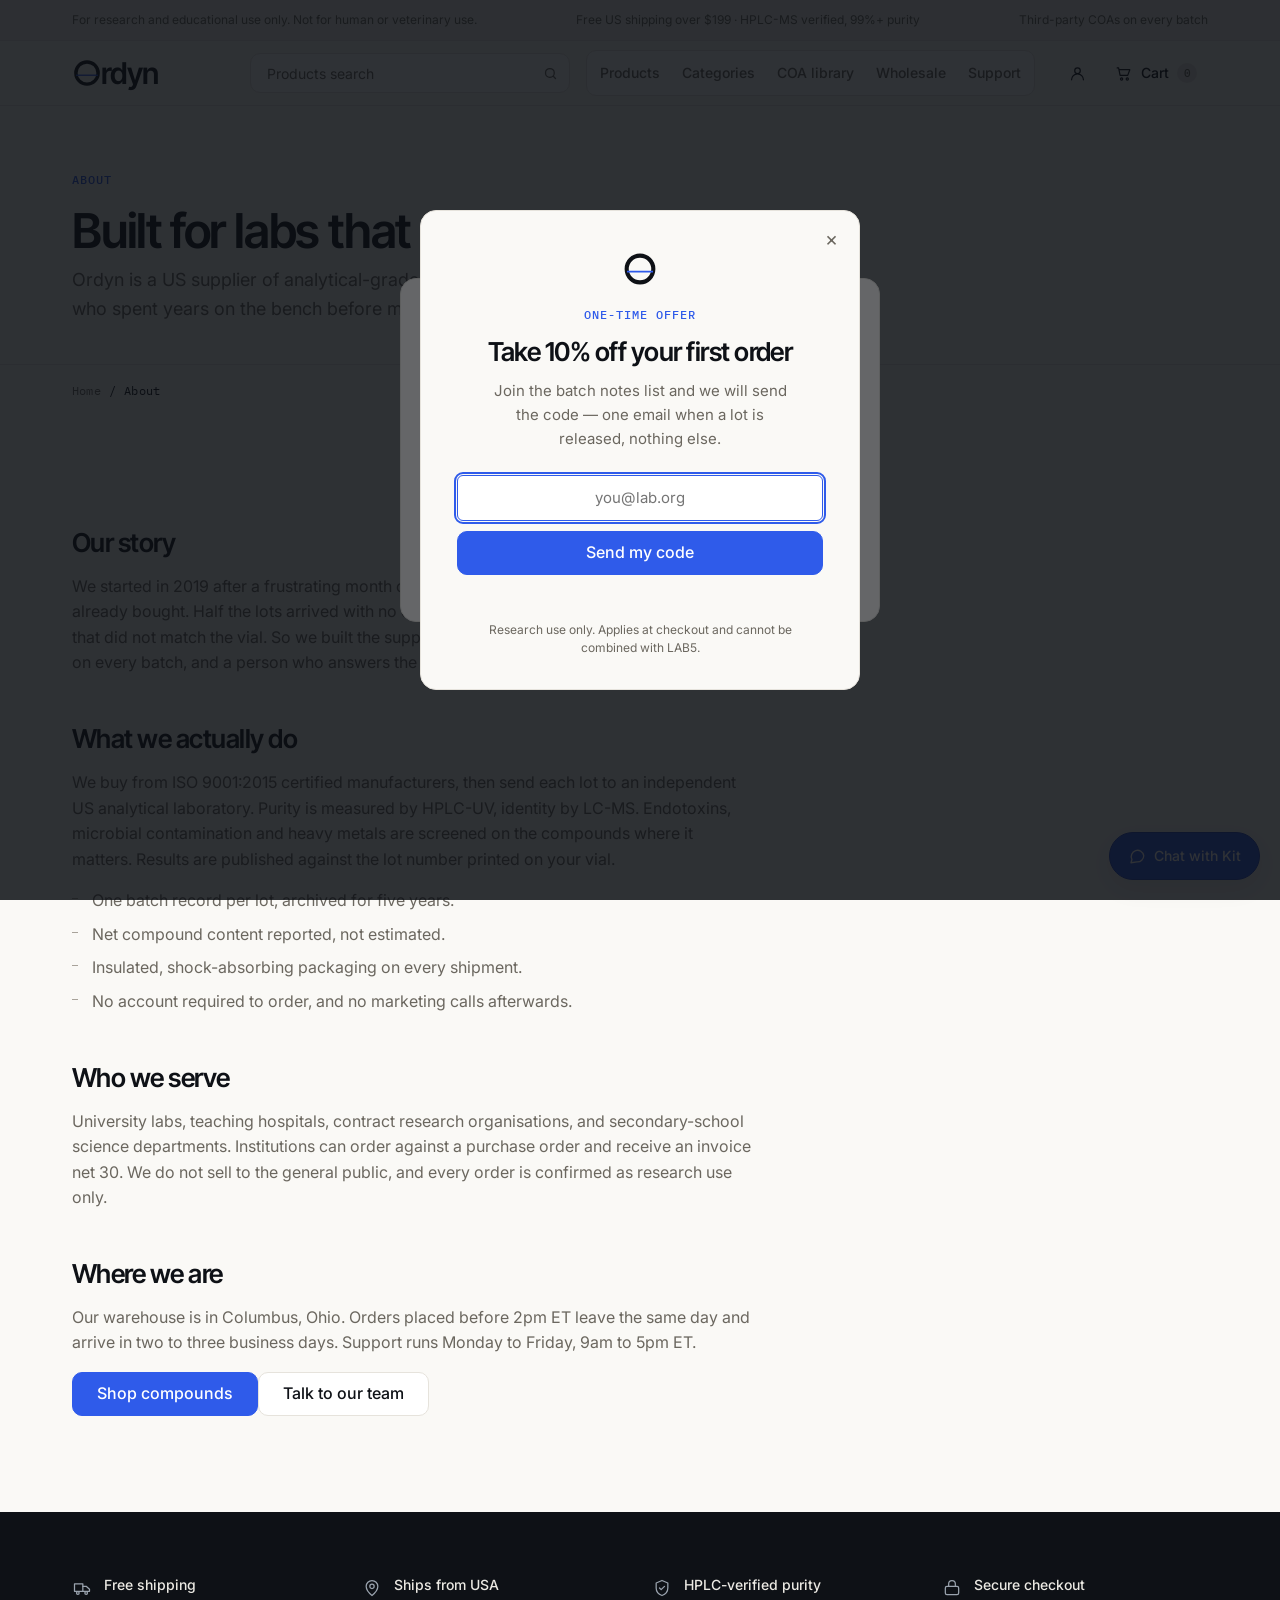
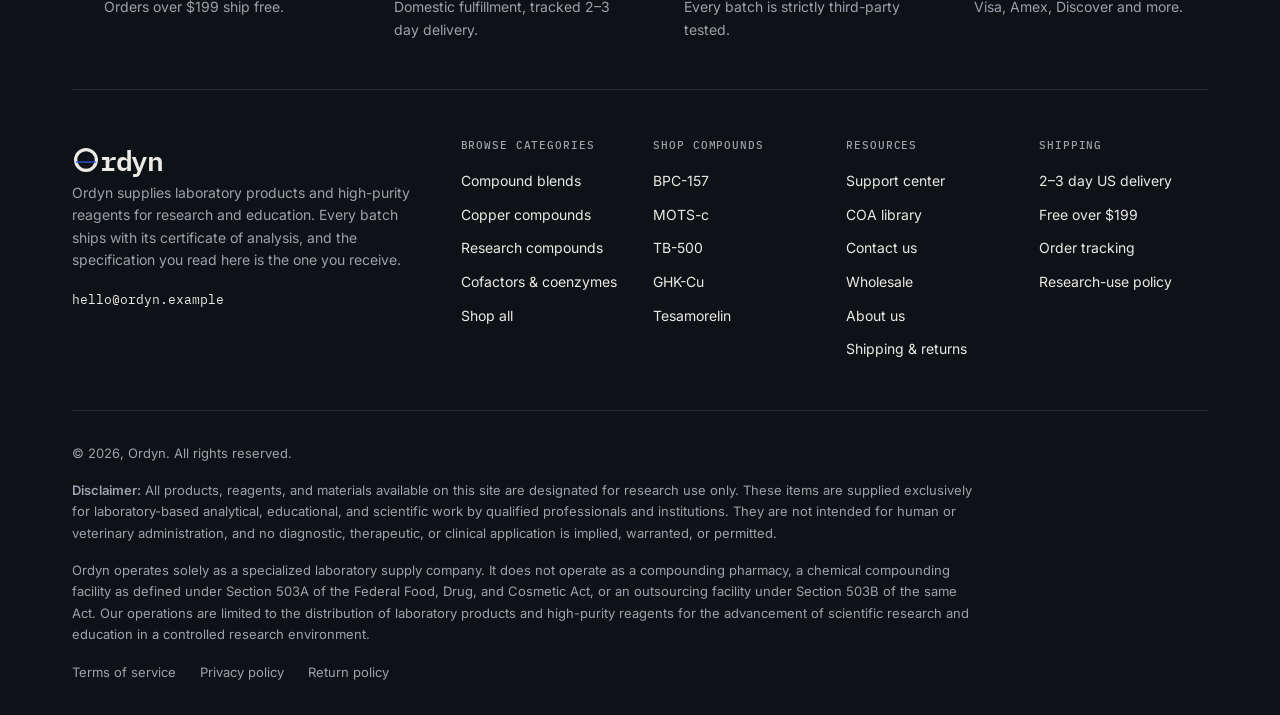
==== commit 9dd2199b: "brand the offer card, warm up the chat, trim the wholesale page - offer modal carries the measuremen" ====
--- a/about.html
+++ b/about.html
@@ -191,7 +191,7 @@
   </footer>
 
   <div class="toast" role="status" aria-live="polite" data-toast></div>
-<script src="products.js?v=4"></script>
-<script src="script.js?v=4"></script>
+<script src="products.js?v=5"></script>
+<script src="script.js?v=5"></script>
 </body>
 </html>
--- a/styles.css
+++ b/styles.css
@@ -2495,47 +2495,10 @@
 }
 
 /* --------------------------------------------------------------------------
-   Wholesale — volume terms
-   -------------------------------------------------------------------------- */
-
-.tier-cards {
-  display: grid;
-  gap: 16px;
-  margin: 0 0 32px;
-  padding: 0;
-  list-style: none;
-}
-.tier-card {
-  border: 1px solid var(--border);
-  border-radius: var(--radius-lg);
-  background: var(--surface);
-  padding: 24px;
-}
-.tier-card__rate {
-  display: block;
-  font-family: var(--font-mono);
-  font-size: 28px;
-  font-weight: 500;
-  letter-spacing: -0.01em;
-  color: var(--ink-900);
-  margin-bottom: 4px;
-}
-.tier-card__band {
-  display: block;
-  font-family: var(--font-mono);
-  font-size: 12px;
-  letter-spacing: 0.08em;
-  text-transform: uppercase;
-  color: var(--text-muted);
-  margin-bottom: 12px;
-}
-.tier-card p { font-size: 15px; color: var(--text-muted); margin: 0; }
-@media (min-width: 768px) { .tier-cards { grid-template-columns: repeat(3, 1fr); } }
-
-/* The cards are list items inside .prose, so the prose bullet styling has to be
-   neutralised inside them. */
-.prose .tier-cards li { padding-left: 0; margin-bottom: 0; }
-.prose .tier-cards li::before { content: none; }
+   Wholesale — application
+   -------------------------------------------------------------------------- */
+
+.apply__sub { margin: 24px 0 8px; font-size: 15px; }
 
 /* --------------------------------------------------------------------------
    Email offer — 10% off for a sign-up
@@ -2550,46 +2513,54 @@
   width: min(440px, calc(100vw - 32px));
   max-width: 100%;
 }
-.offer::backdrop { background: rgba(11, 14, 19, 0.6); }
-.offer__inner { padding: 32px; position: relative; }
-.offer .kicker { margin-bottom: 12px; }
-.offer h2 { font-size: 24px; margin-bottom: 8px; }
-.offer__copy { font-size: 14px; color: var(--text-muted); margin: 0; }
-.offer__form { display: flex; flex-wrap: wrap; gap: 8px; margin-top: 20px; }
+.offer::backdrop { background: rgba(11, 14, 19, 0.62); }
+.offer__inner { padding: 40px 36px 32px; position: relative; text-align: center; }
+.offer__mark { display: inline-flex; color: var(--ink-900); margin-bottom: 18px; }
+.offer .kicker { margin: 0 0 12px; }
+.offer h2 { font-size: 26px; margin: 0 0 12px; }
+.offer__copy {
+  font-size: 15px;
+  color: var(--text-muted);
+  margin: 0 auto;
+  max-width: 34ch;
+}
+.offer__form { display: grid; gap: 10px; margin-top: 24px; }
 .offer__form input[type="email"] {
-  flex: 1 1 200px;
-  min-height: 44px;
-  padding: 10px 12px;
+  width: 100%;
+  min-height: 46px;
+  padding: 10px 14px;
   border: 1px solid var(--border);
   border-radius: var(--radius-sm);
   background: var(--paper);
   color: var(--text);
   font-family: var(--font-body);
   font-size: 15px;
+  text-align: center;
 }
 .offer__form input[type="email"]:focus {
   outline: 2px solid var(--primary);
   outline-offset: 1px;
   border-color: var(--primary);
 }
-.offer__note { font-size: 13px; color: var(--text-muted); margin: 12px 0 0; min-height: 18px; }
+.offer__form .btn { width: 100%; }
+.offer__note { font-size: 14px; color: var(--text-muted); margin: 12px 0 0; min-height: 18px; }
 .offer__note.is-error { color: var(--danger); }
 .offer__code {
   display: inline-block;
-  margin-top: 12px;
-  padding: 10px 16px;
+  margin-top: 10px;
+  padding: 10px 18px;
   border: 1px dashed var(--blue-600);
   border-radius: var(--radius-sm);
   background: var(--blue-50);
   font-family: var(--font-mono);
   font-size: 15px;
-  letter-spacing: 0.06em;
+  letter-spacing: 0.08em;
   color: var(--blue-700);
 }
 .offer__close {
   position: absolute;
-  top: 10px;
-  right: 10px;
+  top: 12px;
+  right: 12px;
   width: 32px;
   height: 32px;
   border: 0;
@@ -2601,7 +2572,13 @@
   cursor: pointer;
 }
 .offer__close:hover { background: var(--stone-100); color: var(--text); }
-.offer__fine { font-size: 12px; color: var(--text-muted); margin: 12px 0 0; }
+.offer__fine {
+  font-size: 12px;
+  line-height: 1.5;
+  color: var(--text-muted);
+  margin: 16px auto 0;
+  max-width: 38ch;
+}
 
 /* --------------------------------------------------------------------------
    Support chat
@@ -2639,12 +2616,12 @@
   z-index: 71;
   display: flex;
   flex-direction: column;
-  width: min(360px, calc(100vw - 32px));
-  height: min(520px, calc(100vh - 40px));
-  border: 1px solid var(--border);
-  border-radius: var(--radius-lg);
+  width: min(404px, calc(100vw - 32px));
+  height: min(620px, calc(100vh - 40px));
+  border: 1px solid var(--border);
+  border-radius: 20px;
   background: var(--surface);
-  box-shadow: var(--shadow-md);
+  box-shadow: 0 18px 44px rgba(14, 17, 22, 0.18);
   overflow: hidden;
 }
 .chat[hidden] { display: none; }
@@ -2652,32 +2629,38 @@
 .chat__head {
   display: flex;
   align-items: center;
-  gap: 10px;
-  padding: 12px 14px;
+  gap: 12px;
+  padding: 16px 18px;
   background: var(--ink-900);
   color: #ECEAE4;
 }
 .chat__avatar {
   display: grid;
   place-items: center;
-  width: 32px;
-  height: 32px;
+  width: 36px;
+  height: 36px;
   border-radius: 50%;
   background: var(--blue-600);
   color: #FFFFFF;
-  font-family: var(--font-mono);
-  font-size: 13px;
+  font-family: var(--font-display);
+  font-size: 15px;
+  font-weight: 600;
   flex: none;
 }
 .chat__who { display: grid; gap: 2px; min-width: 0; }
-.chat__name { font-size: 14px; font-weight: 600; }
+.chat__name {
+  font-family: var(--font-display);
+  font-size: 16px;
+  font-weight: 600;
+  letter-spacing: -0.01em;
+}
 .chat__status { font-size: 12px; color: #9AA3AE; }
 .chat__close {
   margin-left: auto;
-  width: 32px;
-  height: 32px;
+  width: 34px;
+  height: 34px;
   border: 0;
-  border-radius: var(--radius-sm);
+  border-radius: 10px;
   background: transparent;
   color: #ECEAE4;
   font-size: 20px;
@@ -2689,70 +2672,86 @@
 .chat__log {
   flex: 1;
   overflow-y: auto;
-  padding: 16px;
+  padding: 18px;
   display: flex;
   flex-direction: column;
-  gap: 10px;
+  gap: 12px;
   background: var(--bg);
 }
 .chat__msg {
-  max-width: 85%;
-  padding: 10px 12px;
-  border-radius: 12px;
-  font-size: 14px;
-  line-height: 1.5;
+  max-width: 86%;
+  padding: 12px 15px;
+  border-radius: 16px;
+  font-family: var(--font-body);
+  font-size: 15px;
+  line-height: 1.55;
 }
 .chat__msg--bot {
   align-self: flex-start;
   background: var(--paper);
   border: 1px solid var(--border);
   color: var(--text);
-  border-bottom-left-radius: 4px;
+  border-bottom-left-radius: 6px;
 }
 .chat__msg--me {
   align-self: flex-end;
   background: var(--blue-600);
   color: #FFFFFF;
-  border-bottom-right-radius: 4px;
+  border-bottom-right-radius: 6px;
 }
 .chat__msg a { color: var(--blue-600); text-decoration: underline; text-underline-offset: 2px; }
 .chat__msg--me a { color: #FFFFFF; }
 
-.chat__quick { display: flex; flex-wrap: wrap; gap: 6px; padding: 0 16px 10px; background: var(--bg); }
+.chat__typing { display: inline-flex; gap: 4px; align-items: center; height: 18px; }
+.chat__typing span {
+  width: 6px;
+  height: 6px;
+  border-radius: 50%;
+  background: var(--stone-400);
+  animation: chat-dot 1.1s ease-in-out infinite;
+}
+.chat__typing span:nth-child(2) { animation-delay: 0.15s; }
+.chat__typing span:nth-child(3) { animation-delay: 0.3s; }
+@keyframes chat-dot {
+  0%, 60%, 100% { opacity: 0.35; transform: translateY(0); }
+  30% { opacity: 1; transform: translateY(-3px); }
+}
+
+.chat__quick { display: flex; flex-wrap: wrap; gap: 8px; padding: 0 18px 12px; background: var(--bg); }
 .chat__quick button {
-  padding: 6px 10px;
+  padding: 8px 13px;
   border: 1px solid var(--border);
   border-radius: var(--radius-full);
   background: var(--paper);
   color: var(--text);
   font-family: var(--font-body);
-  font-size: 12px;
+  font-size: 13px;
   cursor: pointer;
 }
 .chat__quick button:hover { background: var(--blue-50); border-color: var(--blue-600); }
 
-.chat__form { display: flex; gap: 8px; padding: 12px; border-top: 1px solid var(--border); background: var(--surface); }
+.chat__form { display: flex; gap: 8px; padding: 14px; border-top: 1px solid var(--border); background: var(--surface); }
 .chat__form input {
   flex: 1;
-  min-height: 40px;
-  padding: 8px 12px;
-  border: 1px solid var(--border);
-  border-radius: var(--radius-sm);
+  min-height: 44px;
+  padding: 10px 14px;
+  border: 1px solid var(--border);
+  border-radius: 12px;
   background: var(--bg);
   color: var(--text);
   font-family: var(--font-body);
-  font-size: 14px;
+  font-size: 15px;
 }
 .chat__form input:focus { outline: 2px solid var(--primary); outline-offset: 1px; border-color: var(--primary); }
 .chat__form button {
-  min-height: 40px;
-  padding-inline: 16px;
+  min-height: 44px;
+  padding-inline: 18px;
   border: 0;
-  border-radius: var(--radius-sm);
+  border-radius: 12px;
   background: var(--blue-600);
   color: #FFFFFF;
   font-family: var(--font-body);
-  font-size: 14px;
+  font-size: 15px;
   font-weight: 500;
   cursor: pointer;
 }
@@ -2761,14 +2760,14 @@
 @media (max-width: 480px) {
   .chat-launch span { display: none; }
   .chat-launch { padding-inline: 14px; }
-  .chat { right: 12px; bottom: 12px; left: 12px; width: auto; height: min(70vh, 520px); }
+  .chat { right: 12px; bottom: 12px; left: 12px; width: auto; height: min(76vh, 620px); }
 }
 
 /* --------------------------------------------------------------------------
    Wholesale application
    -------------------------------------------------------------------------- */
 
-.apply { padding-block: 0 var(--section-pad); }
+.apply { padding-block: 32px var(--section-pad); }
 .apply__grid { display: grid; gap: 32px; }
 @media (min-width: 1024px) { .apply__grid { grid-template-columns: minmax(0, 1.4fr) minmax(0, 1fr); gap: 48px; } }
 .apply__aside {
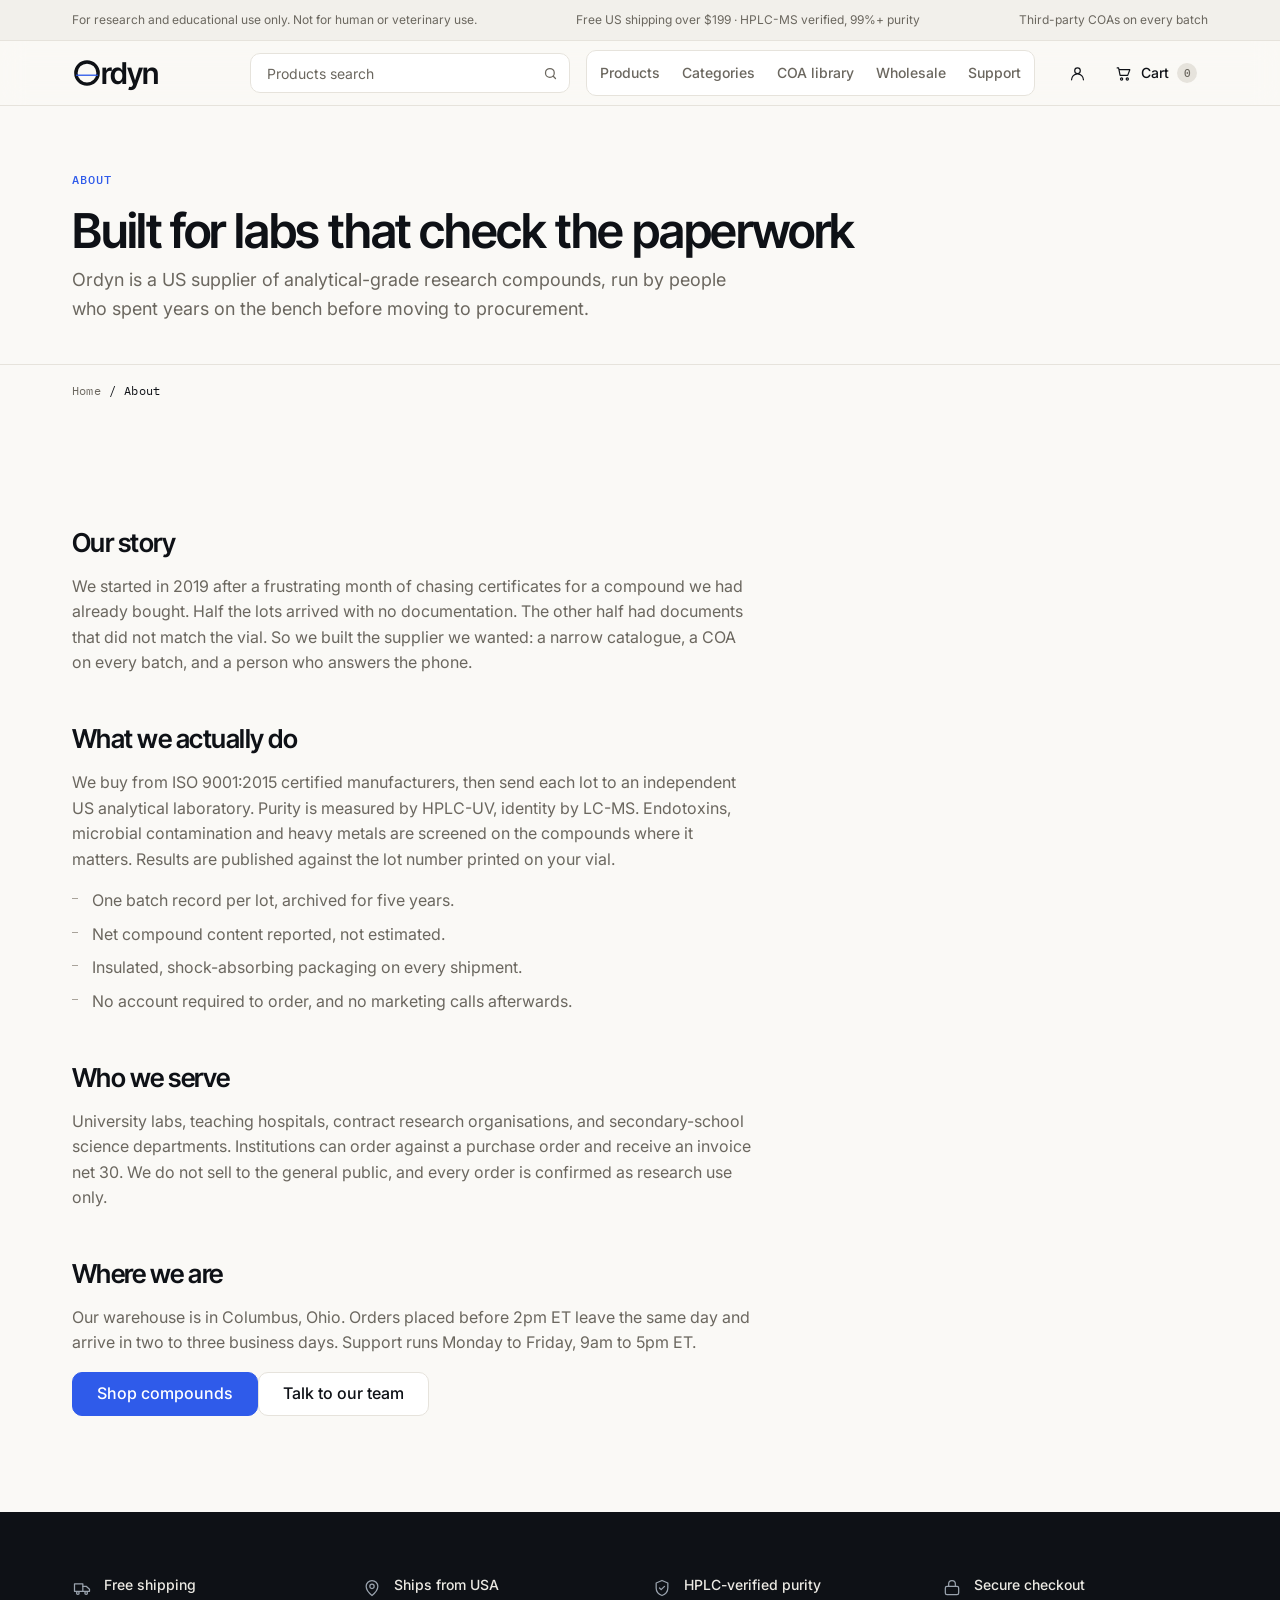
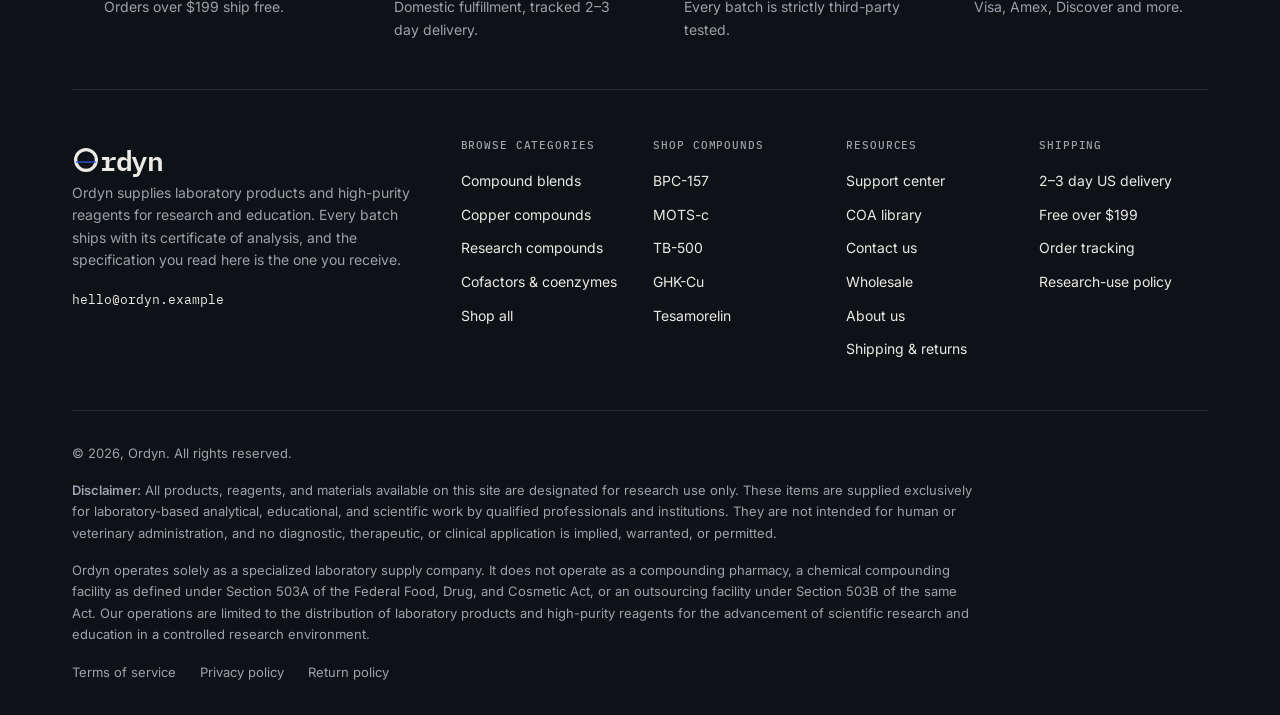
==== commit fc81b5f4: "auto-sync - 2026-11-04 12:29" ====
--- a/about.html
+++ b/about.html
@@ -9,7 +9,7 @@
   <link rel="icon" href="favicon.svg" type="image/svg+xml">
   <link rel="preconnect" href="https://fonts.googleapis.com">
   <link rel="preconnect" href="https://fonts.gstatic.com" crossorigin>
-  <link rel="stylesheet" href="styles.css?v=5">
+  <link rel="stylesheet" href="styles.css?v=6">
 </head>
 <body>
   <a class="skip-link" href="#main">Skip to content</a>
@@ -191,7 +191,7 @@
   </footer>
 
   <div class="toast" role="status" aria-live="polite" data-toast></div>
-<script src="products.js?v=5"></script>
-<script src="script.js?v=5"></script>
+<script src="products.js?v=6"></script>
+<script src="script.js?v=6"></script>
 </body>
 </html>
--- a/styles.css
+++ b/styles.css
@@ -2370,7 +2370,65 @@
 .age-gate h2 { font-size: 24px; }
 .age-gate p { font-size: 14px; color: var(--text-muted); }
 .age-gate__q { font-weight: 500; color: var(--text); }
-.age-gate__actions { display: flex; gap: 8px; margin-top: 24px; }
+/* The verification is two ticks and a button, not a question. Everything else —
+   brand mark, fine print, exit link, trust line — sits underneath in smaller type. */
+.age-gate__brand {
+  display: inline-flex;
+  align-items: baseline;
+  gap: 3px;
+  color: var(--ink-900);
+  font-family: var(--font-display);
+  font-size: 20px;
+  font-weight: 600;
+  letter-spacing: -0.04em;
+  line-height: 1;
+  margin: 0 0 16px;
+}
+.age-gate__brand .brand__mark { display: inline-flex; color: var(--ink-900); margin-right: -0.12em; }
+.age-gate__brand .brand__mark svg { width: 1em; height: 1em; }
+.age-gate__confirm { display: grid; gap: 12px; margin-top: 24px; }
+.age-gate__check {
+  display: flex;
+  align-items: flex-start;
+  gap: 12px;
+  padding: 16px;
+  border: 1px solid var(--border);
+  border-radius: var(--radius-md);
+  background: var(--surface);
+  font-size: 15px;
+  line-height: 1.5;
+  color: var(--text);
+  cursor: pointer;
+  transition: border-color var(--dur-fast) var(--ease), background var(--dur-fast) var(--ease);
+}
+.age-gate__check:hover { background: var(--surface-alt); }
+.age-gate__check:focus-within {
+  outline: 2px solid var(--primary);
+  outline-offset: 2px;
+  border-color: var(--primary);
+}
+.age-gate__check input {
+  width: 20px;
+  height: 20px;
+  margin: 1px 0 0;
+  accent-color: var(--primary);
+  flex: none;
+  cursor: pointer;
+}
+.age-gate__check strong { font-weight: 600; }
+.age-gate--has-error .age-gate__check:not(:has(input:checked)) { border-color: var(--danger); }
+.age-gate__error { margin: 12px 0 0; font-size: 13px; color: var(--danger); }
+.age-gate__actions { display: flex; gap: 8px; margin-top: 16px; }
+.age-gate__actions .btn { min-height: 48px; }
+.age-gate__actions .btn:disabled { opacity: 0.5; cursor: not-allowed; }
+.age-gate__fine { font-size: 12px; line-height: 1.55; margin-top: 24px; }
+.age-gate__fine a { color: var(--text-muted); text-decoration: underline; text-underline-offset: 2px; }
+.age-gate__fine a:hover { color: var(--primary); }
+.age-gate__exit { font-size: 14px; margin-top: 16px; }
+.age-gate__exit a { color: var(--text); font-weight: 500; text-decoration: underline; text-underline-offset: 3px; }
+.age-gate__exit a:hover { color: var(--primary); }
+.age-gate__trust { font-size: 12px; margin-top: 12px; }
+.age-gate__trust a { color: var(--primary); text-decoration: underline; text-underline-offset: 2px; }
 .age-gate__denied { margin-top: 16px; font-size: 13px; color: var(--danger); }
 
 .coa-modal {
@@ -2514,20 +2572,71 @@
   max-width: 100%;
 }
 .offer::backdrop { background: rgba(11, 14, 19, 0.62); }
-.offer__inner { padding: 40px 36px 32px; position: relative; text-align: center; }
-.offer__mark { display: inline-flex; color: var(--ink-900); margin-bottom: 18px; }
-.offer .kicker { margin: 0 0 12px; }
-.offer h2 { font-size: 26px; margin: 0 0 12px; }
+.offer__inner { padding: 40px 36px 32px; position: relative; text-align: left; }
+.offer__brand {
+  display: inline-flex;
+  align-items: baseline;
+  gap: 3px;
+  color: var(--ink-900);
+  font-family: var(--font-display);
+  font-size: 20px;
+  font-weight: 600;
+  letter-spacing: -0.04em;
+  line-height: 1;
+  margin: 0 8px 0 0;
+  vertical-align: middle;
+}
+.offer__brand .brand__mark { display: inline-flex; color: var(--ink-900); margin-right: -0.12em; }
+.offer__brand .brand__mark svg { width: 1em; height: 1em; }
+.offer__eyebrow {
+  display: inline-block;
+  margin: 0;
+  padding: 4px 10px;
+  border: 1px solid var(--border);
+  border-radius: var(--radius-full);
+  background: var(--stone-100);
+  font-family: var(--font-mono);
+  font-size: 12px;
+  font-weight: 500;
+  letter-spacing: 0.08em;
+  text-transform: uppercase;
+  color: var(--text-muted);
+  vertical-align: middle;
+}
+.offer h2 { font-size: 26px; margin: 16px 0 12px; }
 .offer__copy {
   font-size: 15px;
   color: var(--text-muted);
-  margin: 0 auto;
-  max-width: 34ch;
-}
-.offer__form { display: grid; gap: 10px; margin-top: 24px; }
+  margin: 0;
+}
+.offer__list {
+  list-style: none;
+  margin: 16px 0 0;
+  padding: 16px 0 0;
+  border-top: 1px solid var(--border);
+  display: grid;
+  gap: 8px;
+}
+.offer__list li {
+  position: relative;
+  padding-left: 24px;
+  font-size: 14px;
+  color: var(--text);
+}
+.offer__list li::before {
+  content: "✓";
+  position: absolute;
+  left: 0;
+  top: 1px;
+  font-family: var(--font-mono);
+  font-size: 12px;
+  color: var(--success);
+}
+.offer__form { display: flex; gap: 8px; margin-top: 24px; }
 .offer__form input[type="email"] {
-  width: 100%;
-  min-height: 46px;
+  flex: 1;
+  min-width: 0;
+  min-height: 48px;
   padding: 10px 14px;
   border: 1px solid var(--border);
   border-radius: var(--radius-sm);
@@ -2535,14 +2644,15 @@
   color: var(--text);
   font-family: var(--font-body);
   font-size: 15px;
-  text-align: center;
-}
+  text-align: left;
+}
+.offer__form input::placeholder { color: var(--text-muted); }
 .offer__form input[type="email"]:focus {
   outline: 2px solid var(--primary);
   outline-offset: 1px;
   border-color: var(--primary);
 }
-.offer__form .btn { width: 100%; }
+.offer__form .btn { flex: none; min-height: 48px; }
 .offer__note { font-size: 14px; color: var(--text-muted); margin: 12px 0 0; min-height: 18px; }
 .offer__note.is-error { color: var(--danger); }
 .offer__code {
@@ -2561,23 +2671,86 @@
   position: absolute;
   top: 12px;
   right: 12px;
-  width: 32px;
-  height: 32px;
+  width: 36px;
+  height: 36px;
+  display: inline-flex;
+  align-items: center;
+  justify-content: center;
   border: 0;
-  border-radius: var(--radius-sm);
-  background: transparent;
-  color: var(--text-muted);
-  font-size: 20px;
-  line-height: 1;
+  border-radius: 50%;
+  background: var(--stone-100);
+  color: var(--text-muted);
   cursor: pointer;
-}
-.offer__close:hover { background: var(--stone-100); color: var(--text); }
+  transition: background var(--dur-fast) var(--ease), color var(--dur-fast) var(--ease);
+}
+.offer__close:hover { background: var(--stone-200); color: var(--text); }
+.offer__thanks {
+  margin: 24px 0 8px;
+  padding-top: 16px;
+  border-top: 1px solid var(--border);
+  font-family: var(--font-mono);
+  font-size: 11px;
+  letter-spacing: 0.08em;
+  text-transform: uppercase;
+  color: var(--text-muted);
+}
+.offer__stars { margin: 0; font-size: 15px; }
+.offer__stars a { display: inline-flex; align-items: center; gap: 8px; color: var(--text); font-weight: 500; }
+.offer__stars a:hover { color: var(--primary); }
 .offer__fine {
   font-size: 12px;
   line-height: 1.5;
   color: var(--text-muted);
-  margin: 16px auto 0;
-  max-width: 38ch;
+  margin: 12px 0 0;
+}
+
+/* --------------------------------------------------------------------------
+   Trustpilot strip — one live component in the header band on every page,
+   and the same "Excellent ★★★★★ Trustpilot" reading in the email offer
+   and the verification gate, so the three never disagree.
+   -------------------------------------------------------------------------- */
+
+.strip {
+  flex: 1 0 100%;
+  min-width: 0;
+  border-top: 1px solid var(--stone-200);
+  padding-block: 8px;
+}
+.strip__stars { margin: 0; }
+.strip__stars a {
+  display: flex;
+  align-items: center;
+  justify-content: center;
+  gap: 8px;
+  min-height: 28px;
+  color: var(--text);
+}
+.strip__stars a:hover { color: var(--primary); }
+.strip__excellent { font-size: 14px; font-weight: 500; text-decoration: underline; text-underline-offset: 3px; }
+.strip__box {
+  display: inline-flex;
+  align-items: center;
+  padding: 4px 6px;
+  border-radius: var(--radius-sm);
+  background: var(--success);
+  color: #FFFFFF;
+  font-size: 11px;
+  line-height: 1;
+  letter-spacing: 1px;
+}
+.strip__word { font-size: 13px; color: var(--text-muted); font-weight: 500; }
+
+/* From 1024px the strip rides inside the header row: under the nav tabs on
+   the left, the search in the middle, the Trustpilot link on the right. */
+@media (min-width: 1024px) {
+  .strip {
+    order: 0;
+    flex: 0 0 auto;
+    border-top: 0;
+    padding-block: 0;
+    margin-left: 16px;
+  }
+  .strip__stars a { justify-content: flex-start; }
 }
 
 /* --------------------------------------------------------------------------
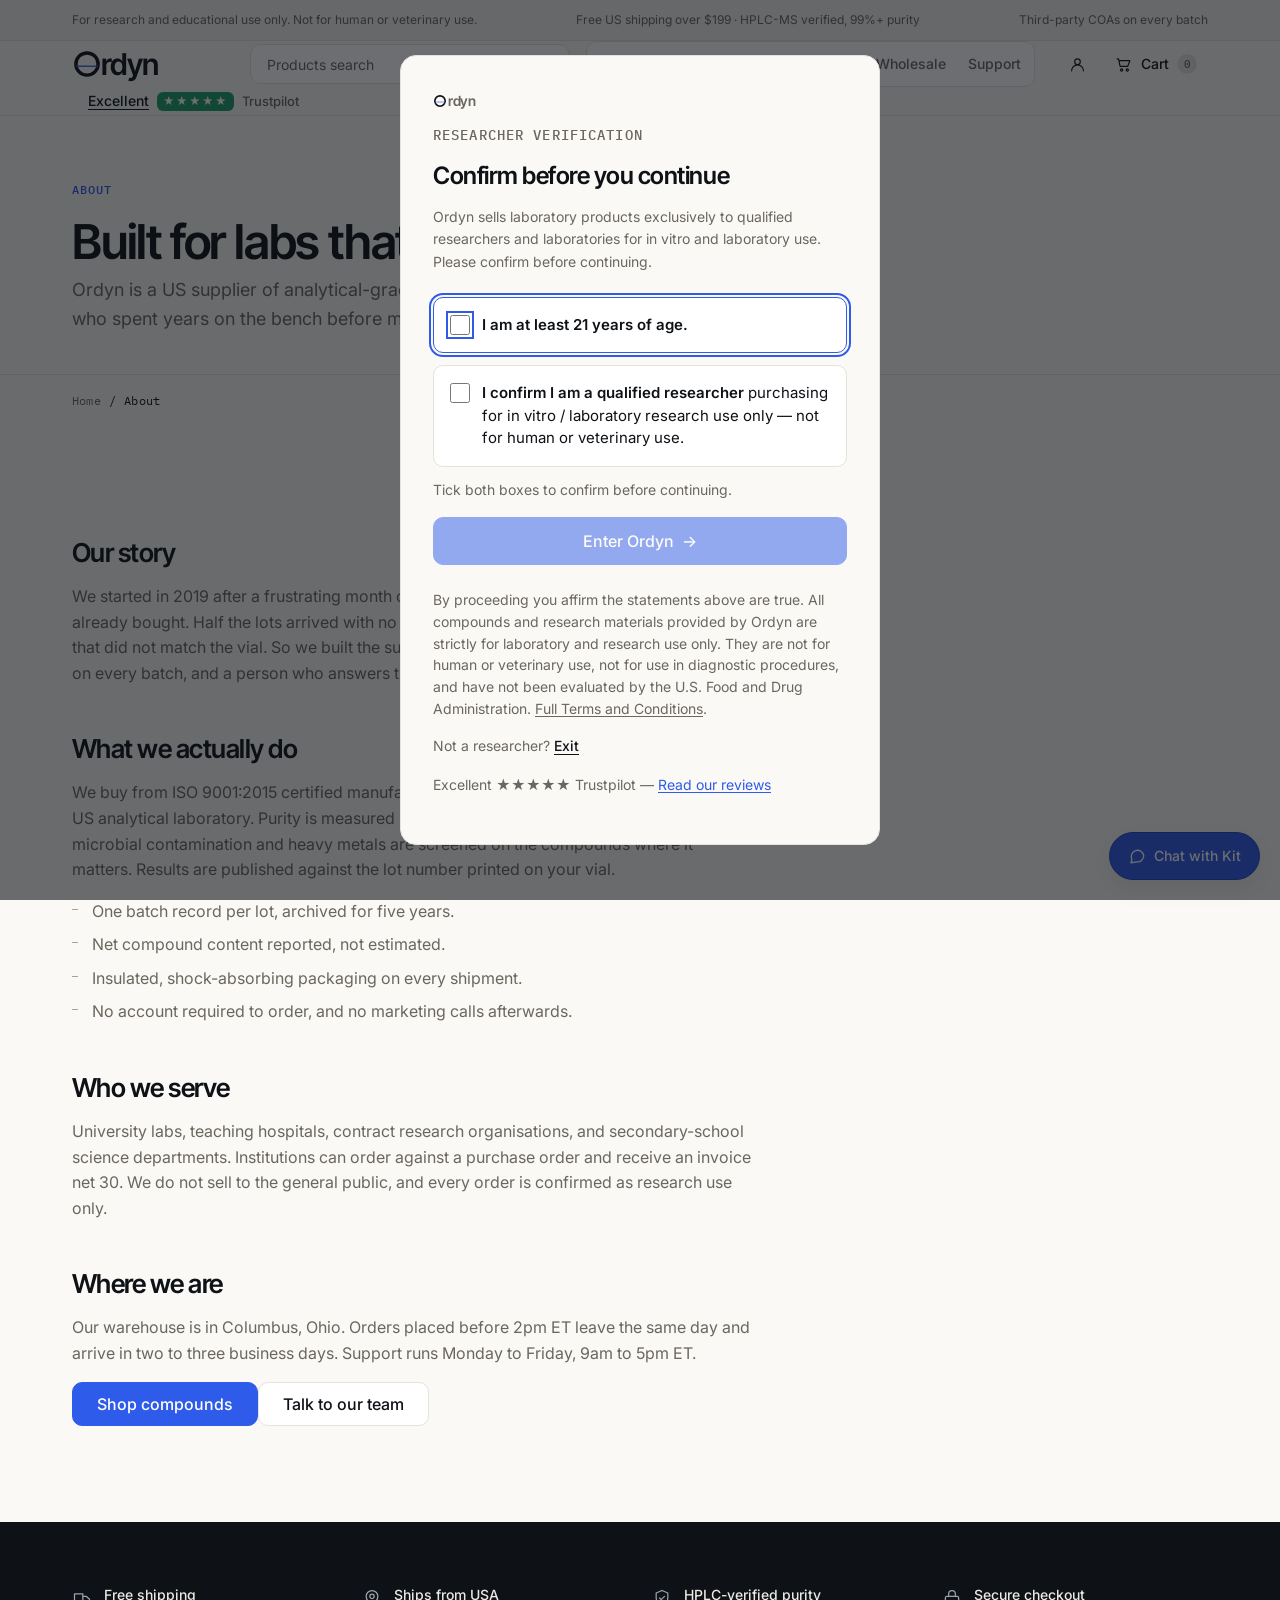
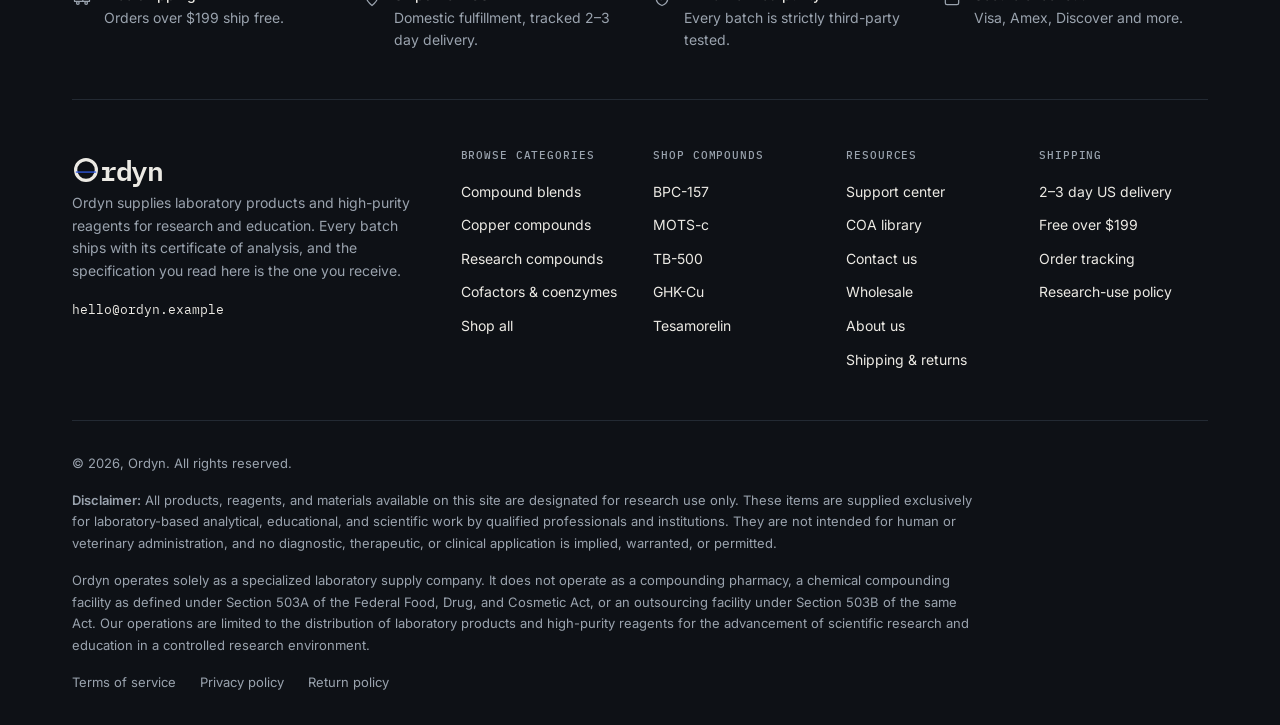
==== commit 24c25616: "auto-sync - 2026-11-06 11:41" ====
--- a/about.html
+++ b/about.html
@@ -9,7 +9,7 @@
   <link rel="icon" href="favicon.svg" type="image/svg+xml">
   <link rel="preconnect" href="https://fonts.googleapis.com">
   <link rel="preconnect" href="https://fonts.gstatic.com" crossorigin>
-  <link rel="stylesheet" href="styles.css?v=6">
+  <link rel="stylesheet" href="styles.css?v=7">
 </head>
 <body>
   <a class="skip-link" href="#main">Skip to content</a>
@@ -191,7 +191,7 @@
   </footer>
 
   <div class="toast" role="status" aria-live="polite" data-toast></div>
-<script src="products.js?v=6"></script>
-<script src="script.js?v=6"></script>
+<script src="products.js?v=7"></script>
+<script src="script.js?v=7"></script>
 </body>
 </html>
--- a/styles.css
+++ b/styles.css
@@ -1171,6 +1171,8 @@
   .method__list { grid-template-columns: repeat(4, 1fr); }
   .method__list li { border-bottom: 0; border-right: 1px solid var(--border); padding-right: 24px; }
   .method__list li:last-child { border-right: 0; }
+  .method__list li + li { padding-left: 24px; }
+  .method__list li { align-content: start; }
 }
 @media (min-width: 1024px) {
   .method__grid { grid-template-columns: 1fr 1fr; gap: 64px; }
@@ -1897,7 +1899,7 @@
   font-size: 24px;
   margin-bottom: 4px;
 }
-.product__price span { font-size: 13px; color: var(--text-muted); }
+.product__price span { font-size: 20px; font-weight: 500; color: var(--text); letter-spacing: -0.01em; }
 
 .specs {
   display: grid;
@@ -2363,7 +2365,10 @@
   padding: 0;
   width: min(480px, calc(100vw - 32px));
   max-width: 100%;
-  max-height: calc(100vh - 48px);
+  max-height: calc(100vh - 32px);
+  max-height: calc(100dvh - 32px);
+  overflow-y: auto;
+  overscroll-behavior: contain;
 }
 .age-gate::backdrop { background: rgba(11, 14, 19, 0.6); }
 .age-gate__inner { padding: 32px; }
@@ -2570,6 +2575,10 @@
   padding: 0;
   width: min(440px, calc(100vw - 32px));
   max-width: 100%;
+  max-height: calc(100vh - 24px);
+  max-height: calc(100dvh - 24px);
+  overflow-y: auto;
+  overscroll-behavior: contain;
 }
 .offer::backdrop { background: rgba(11, 14, 19, 0.62); }
 .offer__inner { padding: 40px 36px 32px; position: relative; text-align: left; }
@@ -2790,7 +2799,7 @@
   display: flex;
   flex-direction: column;
   width: min(404px, calc(100vw - 32px));
-  height: min(620px, calc(100vh - 40px));
+  max-height: min(520px, calc(100vh - 40px));
   border: 1px solid var(--border);
   border-radius: 20px;
   background: var(--surface);
@@ -2843,7 +2852,7 @@
 .chat__close:hover { background: rgba(255, 255, 255, 0.12); }
 
 .chat__log {
-  flex: 1;
+  flex: 0 1 auto; min-height: 140px;
   overflow-y: auto;
   padding: 18px;
   display: flex;
@@ -2963,3 +2972,33 @@
   border-radius: 50%;
   background: var(--blue-600);
 }
+
+/* --------------------------------------------------------------------------
+   Purchase type: one-time or subscribe
+   -------------------------------------------------------------------------- */
+.subscribe { display: grid; gap: 8px; margin: 0 0 24px; padding: 0; border: 0; min-width: 0; }
+.subscribe__opt {
+  display: flex; gap: 12px; align-items: flex-start;
+  min-height: 44px; padding: 16px;
+  border: 1px solid var(--border); border-radius: var(--radius-md);
+  background: var(--surface); cursor: pointer;
+  transition: border-color var(--dur-fast) var(--ease), background var(--dur-fast) var(--ease);
+}
+.subscribe__opt:hover { border-color: var(--stone-400); }
+.subscribe__opt:has(input:checked) { border-color: var(--primary); background: var(--blue-50); }
+.subscribe__opt input { width: 18px; height: 18px; margin-top: 3px; accent-color: var(--primary); flex: none; }
+.subscribe__text { display: grid; gap: 2px; font-size: 15px; color: var(--text); }
+.subscribe__text strong { font-weight: 600; }
+.subscribe__text span { font-size: 13px; color: var(--text-muted); }
+
+/* Phone screens: the email box gets the full width instead of being squeezed
+   next to the button, and the panel keeps breathing room top and bottom. */
+@media (max-width: 479px) {
+  .offer__inner { padding: 28px 24px 24px; }
+  .offer h2 { font-size: 24px; }
+  .offer__eyebrow { margin-top: 8px; }
+  .offer__form { display: grid; gap: 8px; }
+  .offer__form .btn { width: 100%; }
+  .age-gate__inner { padding: 24px 20px; }
+  .age-gate__check { padding: 14px; }
+}
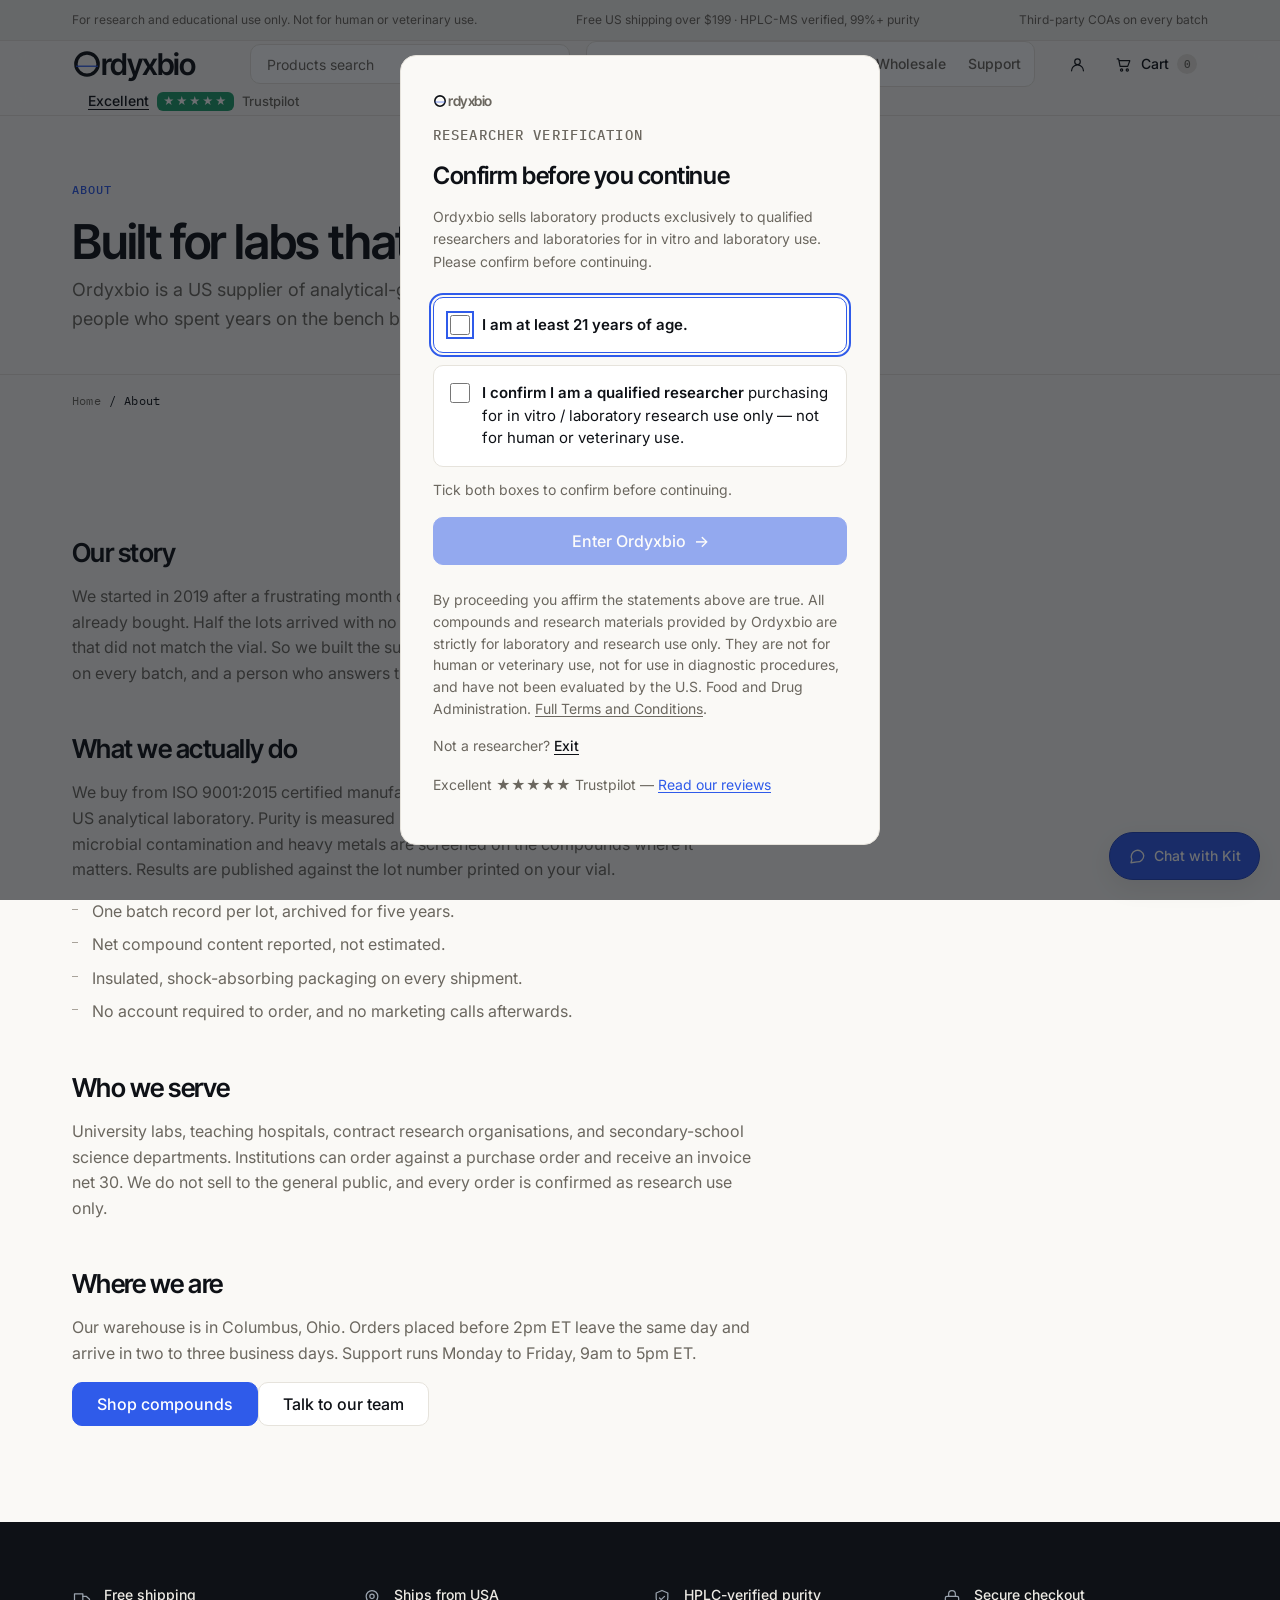
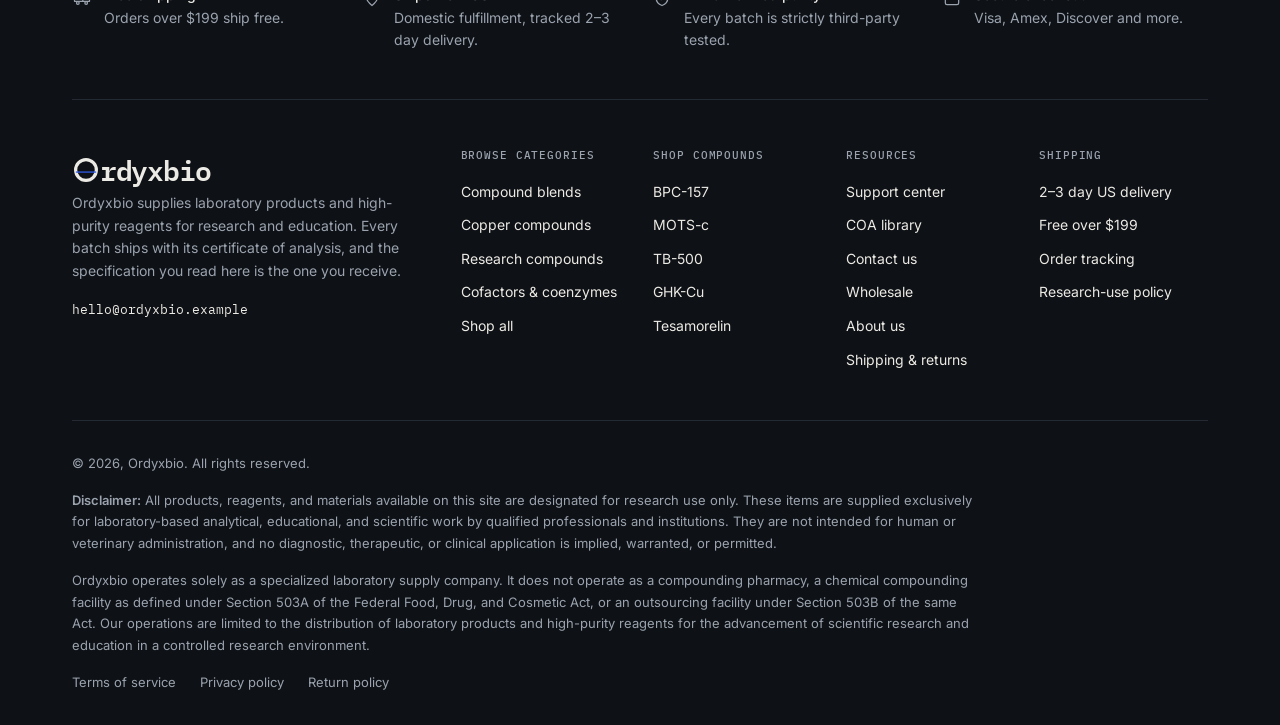
==== commit 269451b7: "Rename brand from Ordyn to Ordyxbio across the site Co-Authored-By: Claude Sonnet 5.5 <noreply@anthr" ====
--- a/about.html
+++ b/about.html
@@ -3,8 +3,8 @@
 <head>
   <meta charset="utf-8">
   <meta name="viewport" content="width=device-width, initial-scale=1">
-  <title>About Ordyn — Documented Research Compounds</title>
-  <meta name="description" content="Who Ordyn is, how we test every batch, and the standards we hold our suppliers to.">
+  <title>About Ordyxbio — Documented Research Compounds</title>
+  <meta name="description" content="Who Ordyxbio is, how we test every batch, and the standards we hold our suppliers to.">
   <meta name="theme-color" content="#FAF9F6">
   <link rel="icon" href="favicon.svg" type="image/svg+xml">
   <link rel="preconnect" href="https://fonts.googleapis.com">
@@ -24,11 +24,11 @@
 
   <header class="header">
     <div class="wrap header__row">
-      <a class="brand" href="index.html" aria-label="Ordyn - home">
+      <a class="brand" href="index.html" aria-label="Ordyxbio - home">
         <span class="brand__mark" aria-hidden="true">
           <svg viewBox="0 0 100 100" width="22" height="22" fill="none" focusable="false" aria-hidden="true"><circle cx="50" cy="50" r="37" stroke="currentColor" stroke-width="11.5"/><line x1="13.75" y1="57.4" x2="86.25" y2="57.4" stroke="#2F5BEA" stroke-width="4.5"/></svg>
         </span>
-        <span aria-hidden="true">rdyn</span>
+        <span aria-hidden="true">rdyxbio</span>
       </a>
       <form class="search" role="search" action="shop.html" method="get">
         <label class="visually-hidden" for="site-search">Products search</label>
@@ -64,7 +64,7 @@
       <div class="wrap">
         <p class="kicker">About</p>
         <h1>Built for labs that check the paperwork</h1>
-        <p class="lede">Ordyn is a US supplier of analytical-grade research compounds, run by people who spent years on the bench before moving to procurement.</p>
+        <p class="lede">Ordyxbio is a US supplier of analytical-grade research compounds, run by people who spent years on the bench before moving to procurement.</p>
       </div>
     </section>
 
@@ -104,7 +104,7 @@
 
   <footer class="footer">
     <div class="wrap">
-      <h2 class="visually-hidden">Why shop with Ordyn</h2>
+      <h2 class="visually-hidden">Why shop with Ordyxbio</h2>
       <ul class="footer__features">
         <li class="footer__feature">
           <svg width="20" height="20" viewBox="0 0 24 24" fill="none" stroke="currentColor" stroke-width="1.5" stroke-linecap="round" stroke-linejoin="round" aria-hidden="true"><path d="M3 7h10v9H3z"/><path d="M13 10h4l4 3.5V16h-8"/><circle cx="7" cy="18" r="1.6"/><circle cx="17" cy="18" r="1.6"/></svg>
@@ -125,14 +125,14 @@
       </ul>
       <div class="footer__main">
         <div class="footer__brand">
-                <a class="brand" href="index.html" aria-label="Ordyn - home">
+                <a class="brand" href="index.html" aria-label="Ordyxbio - home">
         <span class="brand__mark" aria-hidden="true">
           <svg viewBox="0 0 100 100" width="22" height="22" fill="none" focusable="false" aria-hidden="true"><circle cx="50" cy="50" r="37" stroke="currentColor" stroke-width="11.5"/><line x1="13.75" y1="57.4" x2="86.25" y2="57.4" stroke="#2F5BEA" stroke-width="4.5"/></svg>
         </span>
-        <span aria-hidden="true">rdyn</span>
+        <span aria-hidden="true">rdyxbio</span>
       </a>
-          <p>Ordyn supplies laboratory products and high-purity reagents for research and education. Every batch ships with its certificate of analysis, and the specification you read here is the one you receive.</p>
-          <p><a href="mailto:hello@ordyn.example">hello@ordyn.example</a></p>
+          <p>Ordyxbio supplies laboratory products and high-purity reagents for research and education. Every batch ships with its certificate of analysis, and the specification you read here is the one you receive.</p>
+          <p><a href="mailto:hello@ordyxbio.example">hello@ordyxbio.example</a></p>
         </div>
         <div class="footer__cols">
           <div class="footer__col">
@@ -178,9 +178,9 @@
         </div>
       </div>
       <div class="footer__bottom">
-        <p>© 2026, Ordyn. All rights reserved.</p>
+        <p>© 2026, Ordyxbio. All rights reserved.</p>
                 <p class="footer__legal"><strong>Disclaimer:</strong> All products, reagents, and materials available on this site are designated for research use only. These items are supplied exclusively for laboratory-based analytical, educational, and scientific work by qualified professionals and institutions. They are not intended for human or veterinary administration, and no diagnostic, therapeutic, or clinical application is implied, warranted, or permitted.</p>
-        <p class="footer__legal">Ordyn operates solely as a specialized laboratory supply company. It does not operate as a compounding pharmacy, a chemical compounding facility as defined under Section 503A of the Federal Food, Drug, and Cosmetic Act, or an outsourcing facility under Section 503B of the same Act. Our operations are limited to the distribution of laboratory products and high-purity reagents for the advancement of scientific research and education in a controlled research environment.</p>
+        <p class="footer__legal">Ordyxbio operates solely as a specialized laboratory supply company. It does not operate as a compounding pharmacy, a chemical compounding facility as defined under Section 503A of the Federal Food, Drug, and Cosmetic Act, or an outsourcing facility under Section 503B of the same Act. Our operations are limited to the distribution of laboratory products and high-purity reagents for the advancement of scientific research and education in a controlled research environment.</p>
         <nav aria-label="Legal">
           <a href="faq.html#research-use">Terms of service</a>
           <a href="faq.html#research-use">Privacy policy</a>
